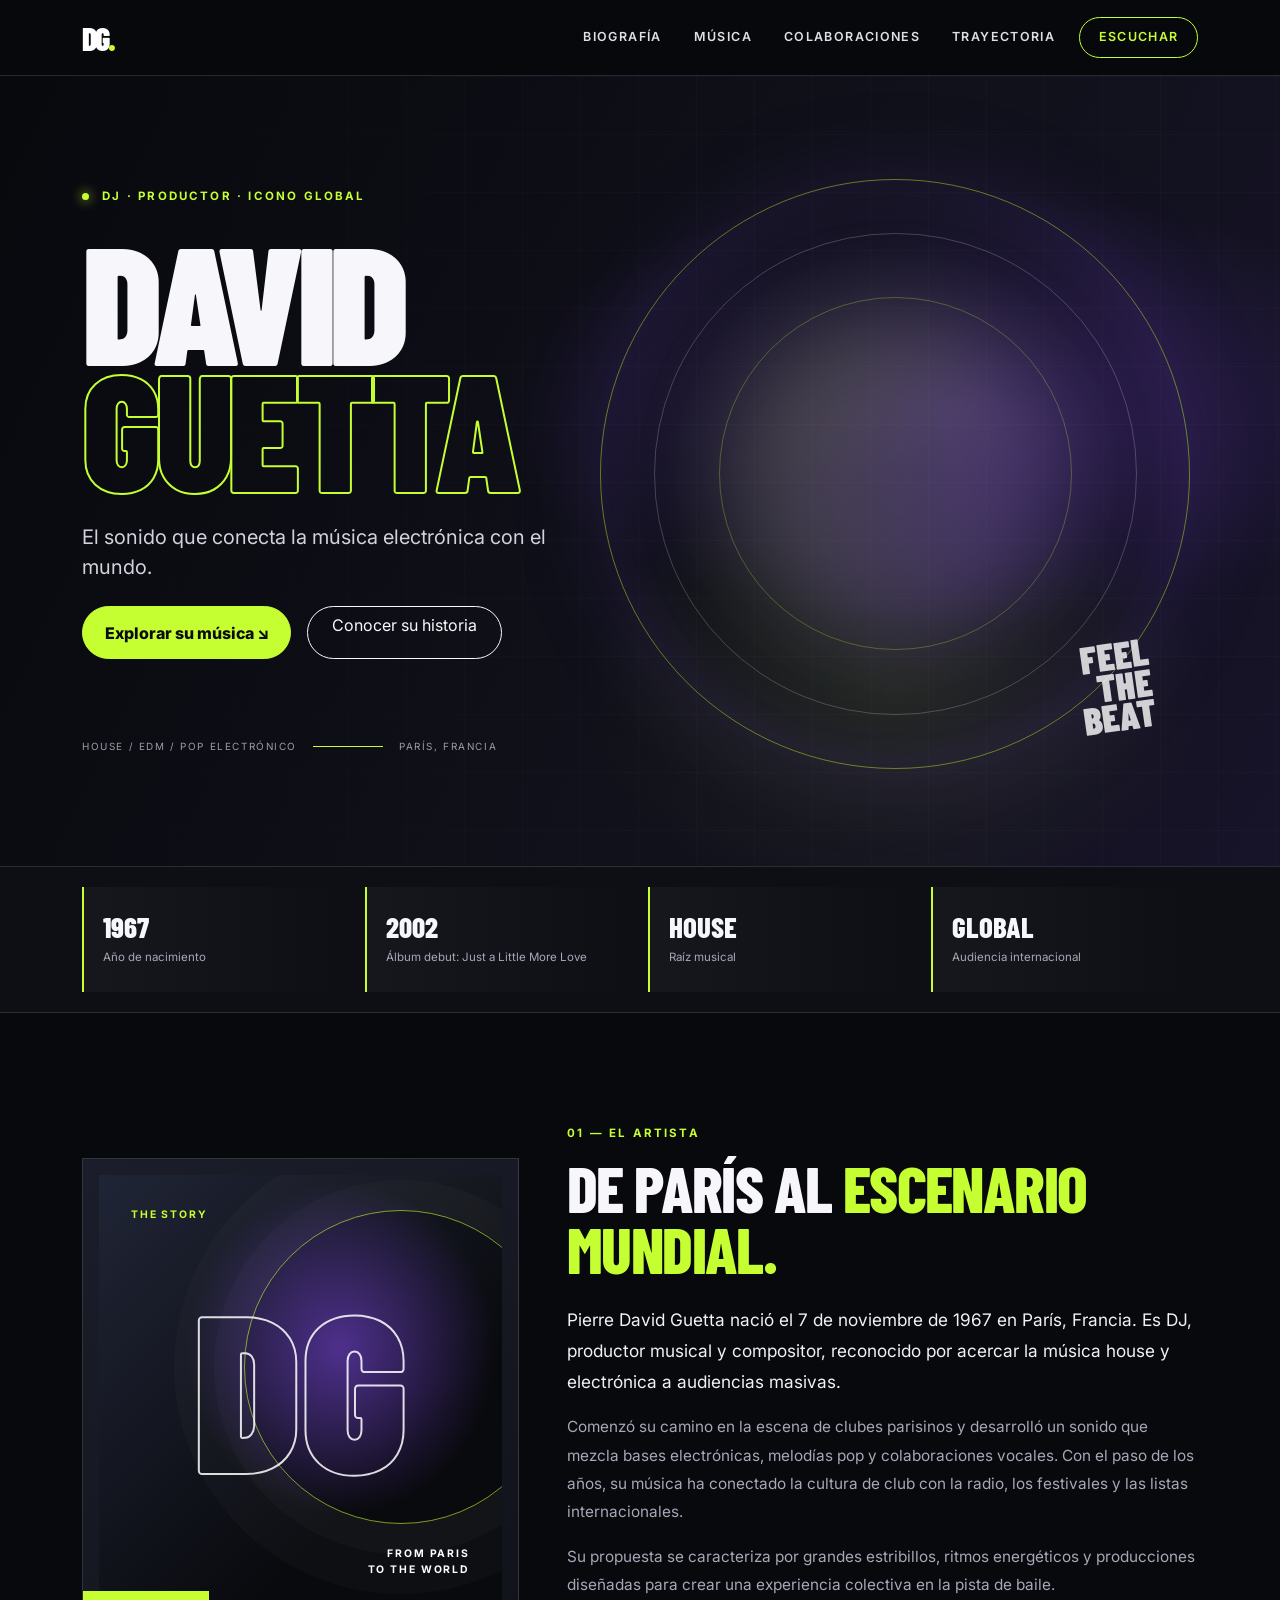
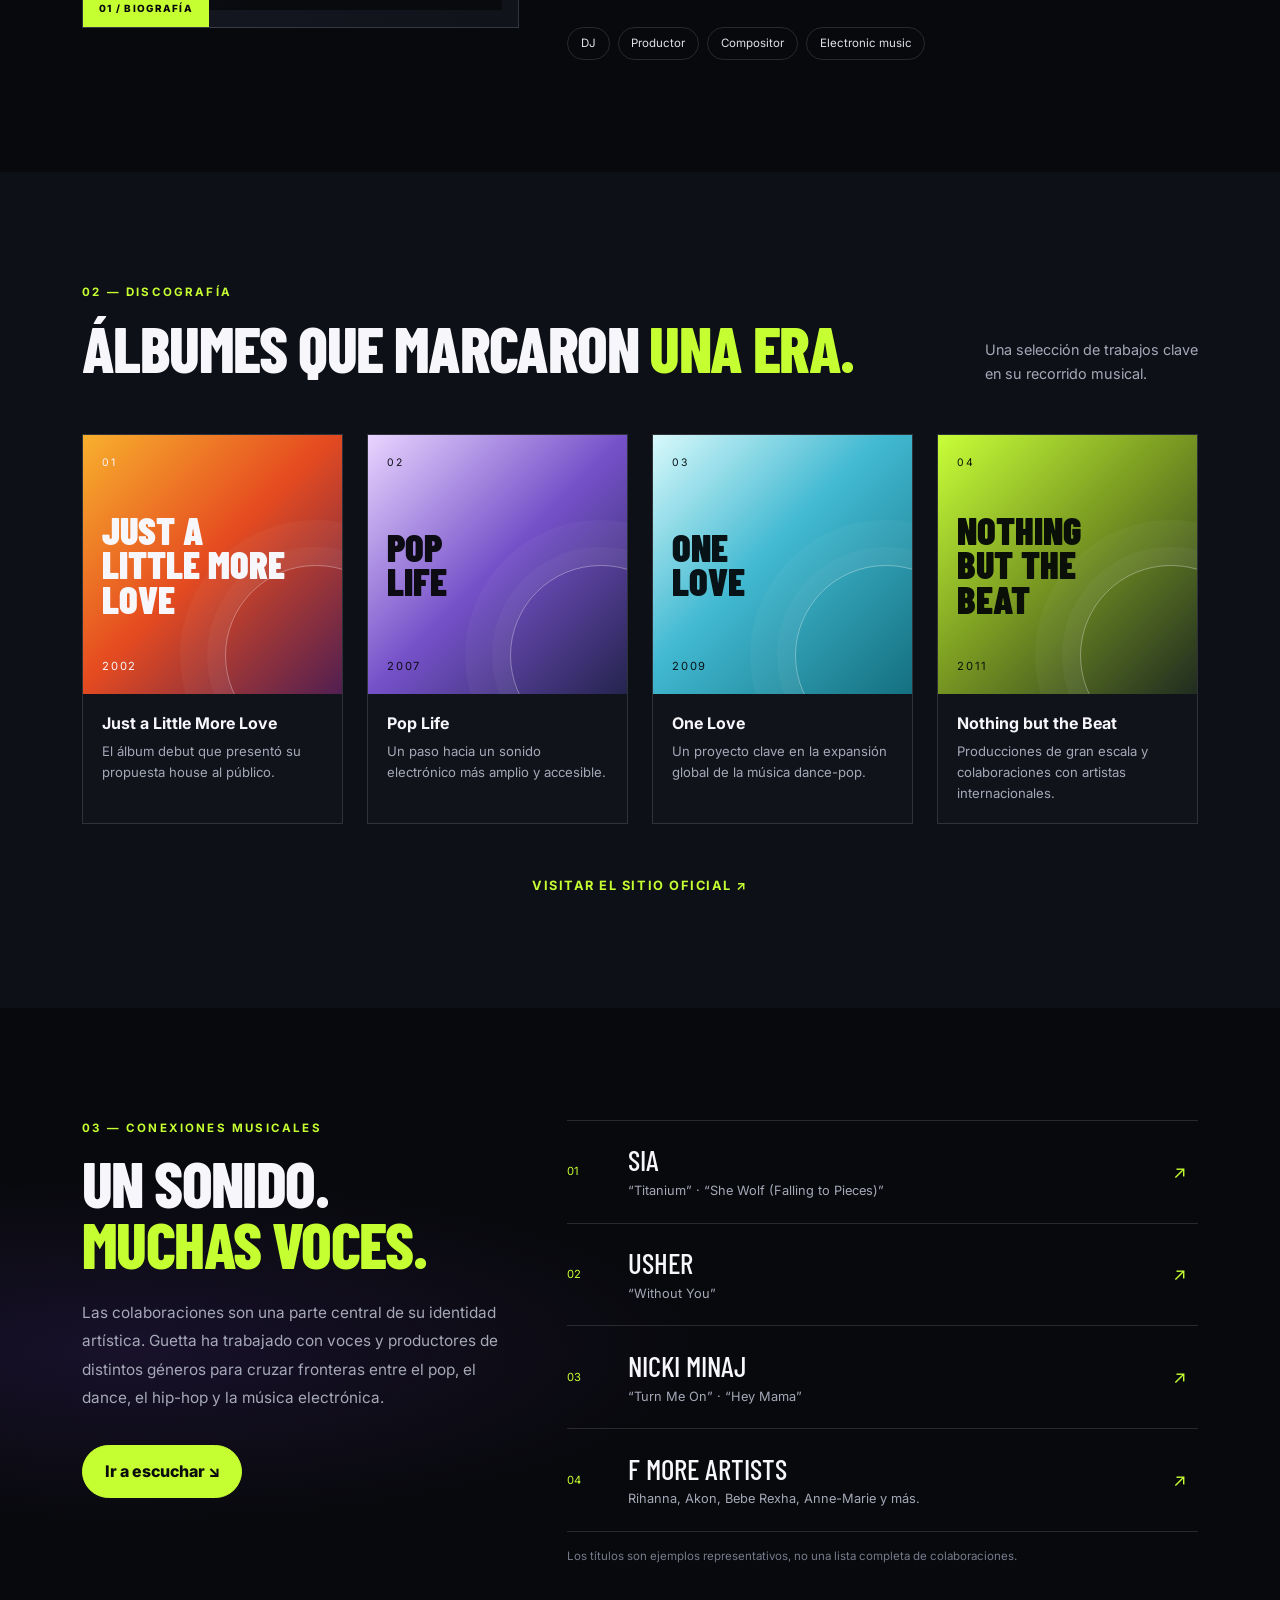
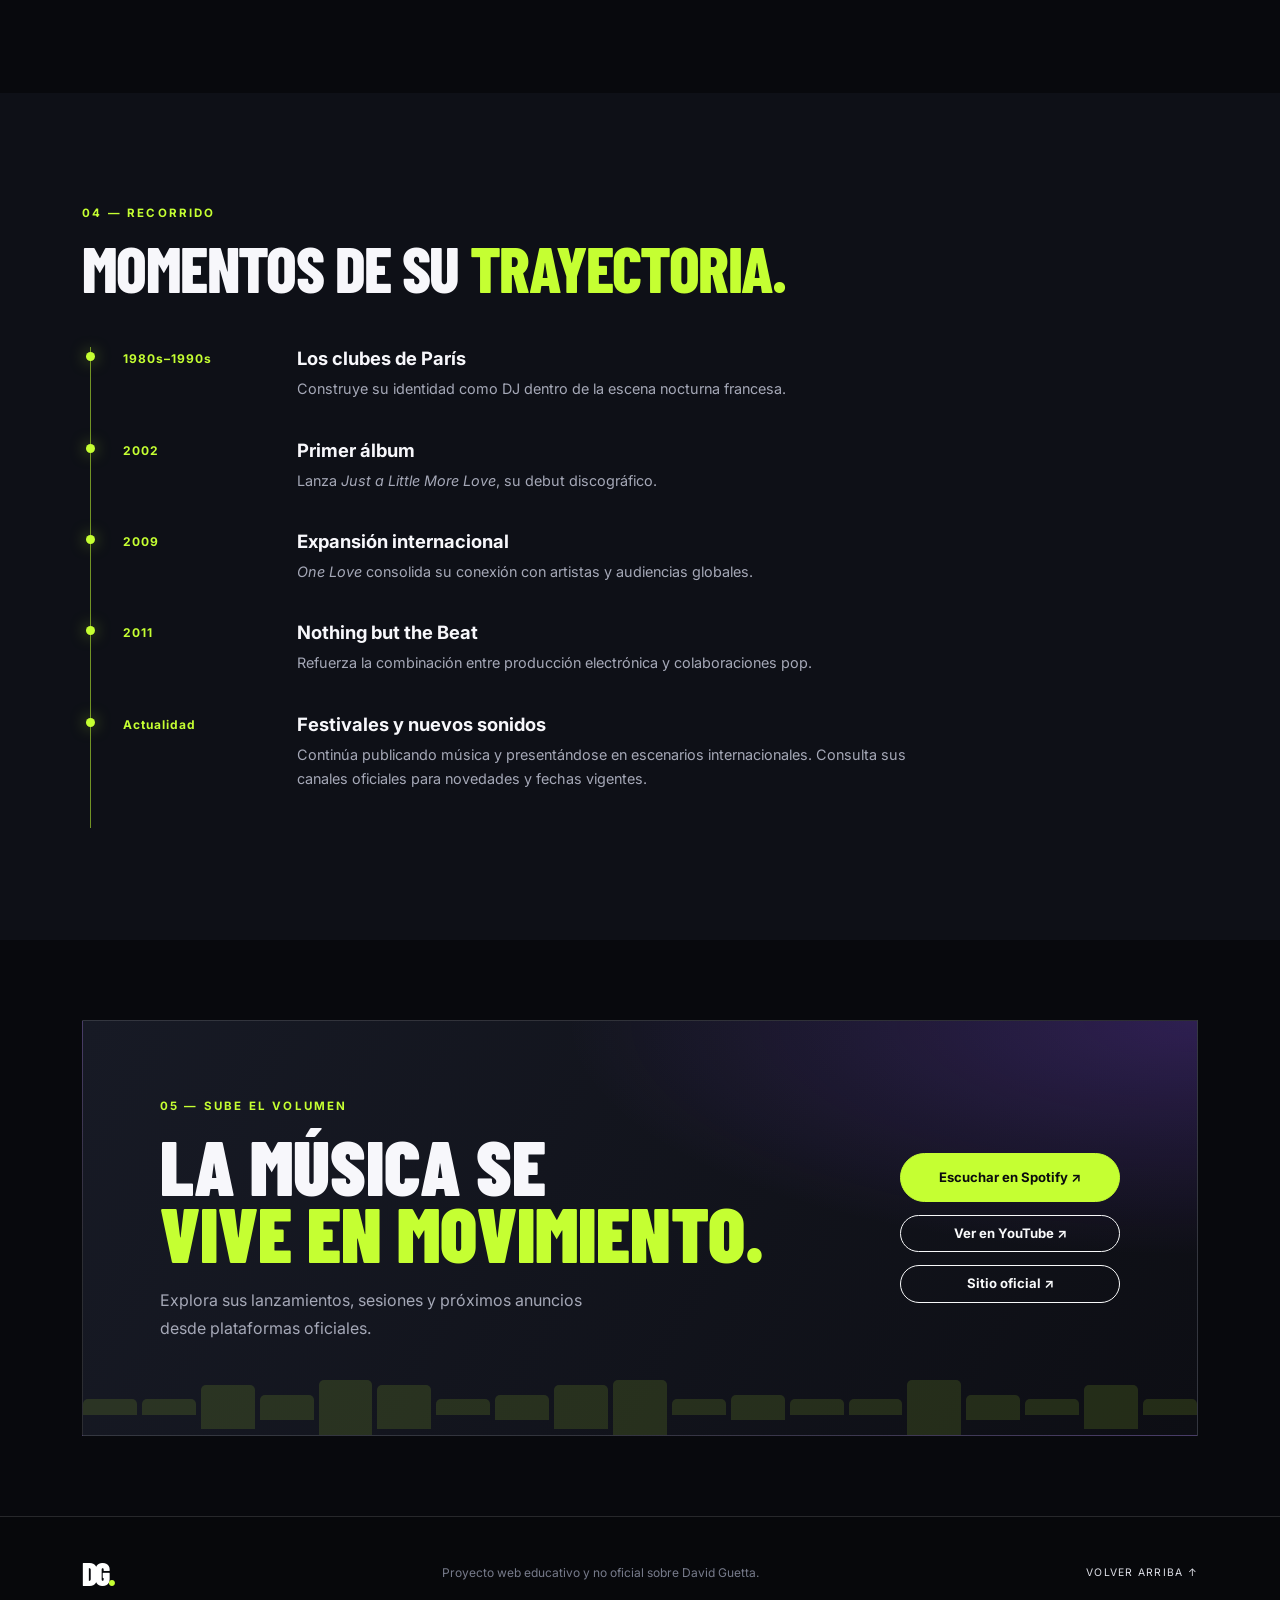
==== index.html @ 43171182 "estrutura inicial" ====
<!doctype html>
<html lang="es">
<head>
  <meta charset="utf-8">
  <meta name="viewport" content="width=device-width, initial-scale=1">
  <meta name="description" content="Sitio web informativo sobre David Guetta: biografía, música, colaboraciones y trayectoria.">
  <title>David Guetta | Música, trayectoria y universo electrónico</title>

  <!-- Bootstrap 5: framework responsive -->
  <link href="https://cdn.jsdelivr.net/npm/bootstrap@5.3.3/dist/css/bootstrap.min.css" rel="stylesheet">
  <!-- Tipografías -->
  <link rel="preconnect" href="https://fonts.googleapis.com">
  <link rel="preconnect" href="https://fonts.gstatic.com" crossorigin>
  <link href="https://fonts.googleapis.com/css2?family=Barlow+Condensed:wght@500;600;700;800;900&family=Inter:wght@300;400;500;600;700&display=swap" rel="stylesheet">
  <link rel="stylesheet" href="css/styles.css">
</head>
<body>
  <!-- Navegación Bootstrap: se convierte en menú hamburguesa en pantallas pequeñas -->
  <nav class="navbar navbar-expand-lg navbar-dark site-nav sticky-top">
    <div class="container">
      <a class="navbar-brand brand-mark" href="#inicio" aria-label="David Guetta, inicio">DG<span>.</span></a>
      <button class="navbar-toggler" type="button" data-bs-toggle="collapse" data-bs-target="#mainNav"
        aria-controls="mainNav" aria-expanded="false" aria-label="Abrir o cerrar navegación">
        <span class="navbar-toggler-icon"></span>
      </button>
      <div class="collapse navbar-collapse" id="mainNav">
        <ul class="navbar-nav ms-auto align-items-lg-center gap-lg-3">
          <li class="nav-item"><a class="nav-link" href="#biografia">Biografía</a></li>
          <li class="nav-item"><a class="nav-link" href="#musica">Música</a></li>
          <li class="nav-item"><a class="nav-link" href="#colaboraciones">Colaboraciones</a></li>
          <li class="nav-item"><a class="nav-link" href="#trayectoria">Trayectoria</a></li>
          <li class="nav-item"><a class="nav-link nav-cta" href="#escuchar">Escuchar</a></li>
        </ul>
      </div>
    </div>
  </nav>

  <main>
    <!-- HERO / PORTADA -->
    <header class="hero-section" id="inicio">
      <div class="hero-grid"></div>
      <div class="container hero-content">
        <p class="eyebrow"><span class="pulse-dot"></span> DJ · PRODUCTOR · ICONO GLOBAL</p>
        <h1>DAVID<br><span>GUETTA</span></h1>
        <p class="hero-copy">El sonido que conecta la música electrónica con el mundo.</p>
        <div class="d-flex flex-wrap gap-3 mt-4">
          <a class="btn btn-neon" href="#musica">Explorar su música <span aria-hidden="true">↘</span></a>
          <a class="btn btn-outline-light rounded-pill px-4" href="#biografia">Conocer su historia</a>
        </div>
        <div class="hero-bottom">
          <span>HOUSE / EDM / POP ELECTRÓNICO</span>
          <span class="hero-line"></span>
          <span>PARÍS, FRANCIA</span>
        </div>
      </div>
      <div class="hero-orb orb-one"></div>
      <div class="hero-orb orb-two"></div>
      <div class="hero-stamp">FEEL<br>THE<br>BEAT</div>
    </header>

    <!-- DATOS DESTACADOS: cards y grid de Bootstrap -->
    <section class="stats-section" aria-label="Datos destacados">
      <div class="container">
        <div class="row g-3">
          <div class="col-6 col-lg-3">
            <div class="stat-card"><span class="stat-number">1967</span><span class="stat-label">Año de nacimiento</span></div>
          </div>
          <div class="col-6 col-lg-3">
            <div class="stat-card"><span class="stat-number">2002</span><span class="stat-label">Álbum debut: Just a Little More Love</span></div>
          </div>
          <div class="col-6 col-lg-3">
            <div class="stat-card"><span class="stat-number">HOUSE</span><span class="stat-label">Raíz musical</span></div>
          </div>
          <div class="col-6 col-lg-3">
            <div class="stat-card"><span class="stat-number">GLOBAL</span><span class="stat-label">Audiencia internacional</span></div>
          </div>
        </div>
      </div>
    </section>

    <!-- BIOGRAFÍA -->
    <section class="section-pad" id="biografia">
      <div class="container">
        <div class="row align-items-center g-5">
          <div class="col-lg-5">
            <div class="portrait-panel">
              <div class="portrait-placeholder">
                <span class="portrait-kicker">THE STORY</span>
                <span class="portrait-initials">DG</span>
                <span class="portrait-caption">FROM PARIS<br>TO THE WORLD</span>
              </div>
              <div class="portrait-note">01 / BIOGRAFÍA</div>
            </div>
          </div>
          <div class="col-lg-7">
            <p class="eyebrow">01 — EL ARTISTA</p>
            <h2 class="section-title">De París al <span>escenario mundial.</span></h2>
            <p class="lead-copy">Pierre David Guetta nació el 7 de noviembre de 1967 en París, Francia. Es DJ, productor musical y compositor, reconocido por acercar la música house y electrónica a audiencias masivas.</p>
            <p class="body-copy">Comenzó su camino en la escena de clubes parisinos y desarrolló un sonido que mezcla bases electrónicas, melodías pop y colaboraciones vocales. Con el paso de los años, su música ha conectado la cultura de club con la radio, los festivales y las listas internacionales.</p>
            <p class="body-copy">Su propuesta se caracteriza por grandes estribillos, ritmos energéticos y producciones diseñadas para crear una experiencia colectiva en la pista de baile.</p>
            <div class="bio-tags">
              <span>DJ</span><span>Productor</span><span>Compositor</span><span>Electronic music</span>
            </div>
          </div>
        </div>
      </div>
    </section>

    <!-- MÚSICA / DISCOS -->
    <section class="section-pad music-section" id="musica">
      <div class="container">
        <div class="section-heading d-flex flex-column flex-md-row justify-content-between align-items-md-end gap-3">
          <div>
            <p class="eyebrow">02 — DISCOGRAFÍA</p>
            <h2 class="section-title">Álbumes que marcaron <span>una era.</span></h2>
          </div>
          <p class="section-aside">Una selección de trabajos clave<br>en su recorrido musical.</p>
        </div>

        <div class="row row-cols-1 row-cols-sm-2 row-cols-xl-4 g-4 mt-2">
          <div class="col">
            <article class="album-card h-100">
              <div class="album-art art-one"><span>01</span><strong>JUST A<br>LITTLE MORE<br>LOVE</strong><small>2002</small></div>
              <div class="album-info"><h3>Just a Little More Love</h3><p>El álbum debut que presentó su propuesta house al público.</p></div>
            </article>
          </div>
          <div class="col">
            <article class="album-card h-100">
              <div class="album-art art-two"><span>02</span><strong>POP<br>LIFE</strong><small>2007</small></div>
              <div class="album-info"><h3>Pop Life</h3><p>Un paso hacia un sonido electrónico más amplio y accesible.</p></div>
            </article>
          </div>
          <div class="col">
            <article class="album-card h-100">
              <div class="album-art art-three"><span>03</span><strong>ONE<br>LOVE</strong><small>2009</small></div>
              <div class="album-info"><h3>One Love</h3><p>Un proyecto clave en la expansión global de la música dance-pop.</p></div>
            </article>
          </div>
          <div class="col">
            <article class="album-card h-100">
              <div class="album-art art-four"><span>04</span><strong>NOTHING<br>BUT THE<br>BEAT</strong><small>2011</small></div>
              <div class="album-info"><h3>Nothing but the Beat</h3><p>Producciones de gran escala y colaboraciones con artistas internacionales.</p></div>
            </article>
          </div>
        </div>
        <div class="text-center mt-5">
          <a class="text-link" href="https://www.davidguetta.com/" target="_blank" rel="noopener noreferrer">Visitar el sitio oficial <span aria-hidden="true">↗</span></a>
        </div>
      </div>
    </section>

    <!-- COLABORACIONES -->
    <section class="section-pad collab-section" id="colaboraciones">
      <div class="container">
        <div class="row g-5 align-items-start">
          <div class="col-lg-5">
            <p class="eyebrow">03 — CONEXIONES MUSICALES</p>
            <h2 class="section-title">Un sonido.<br><span>Muchas voces.</span></h2>
            <p class="body-copy">Las colaboraciones son una parte central de su identidad artística. Guetta ha trabajado con voces y productores de distintos géneros para cruzar fronteras entre el pop, el dance, el hip-hop y la música electrónica.</p>
            <a class="btn btn-neon mt-3" href="#escuchar">Ir a escuchar <span aria-hidden="true">↘</span></a>
          </div>
          <div class="col-lg-7">
            <div class="collab-list">
              <div class="collab-row"><span class="collab-index">01</span><div><h3>Sia</h3><p>“Titanium” · “She Wolf (Falling to Pieces)”</p></div><span class="collab-arrow">↗</span></div>
              <div class="collab-row"><span class="collab-index">02</span><div><h3>Usher</h3><p>“Without You”</p></div><span class="collab-arrow">↗</span></div>
              <div class="collab-row"><span class="collab-index">03</span><div><h3>Nicki Minaj</h3><p>“Turn Me On” · “Hey Mama”</p></div><span class="collab-arrow">↗</span></div>
              <div class="collab-row"><span class="collab-index">04</span><div><h3>F more artists</h3><p>Rihanna, Akon, Bebe Rexha, Anne-Marie y más.</p></div><span class="collab-arrow">↗</span></div>
            </div>
            <p class="small-note">Los títulos son ejemplos representativos, no una lista completa de colaboraciones.</p>
          </div>
        </div>
      </div>
    </section>

    <!-- TRAYECTORIA -->
    <section class="section-pad timeline-section" id="trayectoria">
      <div class="container">
        <p class="eyebrow">04 — RECORRIDO</p>
        <h2 class="section-title">Momentos de su <span>trayectoria.</span></h2>
        <div class="timeline mt-5">
          <div class="timeline-item"><span class="timeline-year">1980s–1990s</span><div><h3>Los clubes de París</h3><p>Construye su identidad como DJ dentro de la escena nocturna francesa.</p></div></div>
          <div class="timeline-item"><span class="timeline-year">2002</span><div><h3>Primer álbum</h3><p>Lanza <em>Just a Little More Love</em>, su debut discográfico.</p></div></div>
          <div class="timeline-item"><span class="timeline-year">2009</span><div><h3>Expansión internacional</h3><p><em>One Love</em> consolida su conexión con artistas y audiencias globales.</p></div></div>
          <div class="timeline-item"><span class="timeline-year">2011</span><div><h3>Nothing but the Beat</h3><p>Refuerza la combinación entre producción electrónica y colaboraciones pop.</p></div></div>
          <div class="timeline-item"><span class="timeline-year">Actualidad</span><div><h3>Festivales y nuevos sonidos</h3><p>Continúa publicando música y presentándose en escenarios internacionales. Consulta sus canales oficiales para novedades y fechas vigentes.</p></div></div>
        </div>
      </div>
    </section>

    <!-- ESCUCHAR / CTA -->
    <section class="listen-section" id="escuchar">
      <div class="container">
        <div class="listen-panel">
          <div>
            <p class="eyebrow">05 — SUBE EL VOLUMEN</p>
            <h2>La música se<br><span>vive en movimiento.</span></h2>
            <p>Explora sus lanzamientos, sesiones y próximos anuncios desde plataformas oficiales.</p>
          </div>
          <div class="listen-actions">
            <a class="btn btn-neon btn-lg" href="https://open.spotify.com/search/David%20Guetta" target="_blank" rel="noopener noreferrer">Escuchar en Spotify ↗</a>
            <a class="btn btn-outline-light btn-lg" href="https://www.youtube.com/@davidguetta" target="_blank" rel="noopener noreferrer">Ver en YouTube ↗</a>
            <a class="btn btn-outline-light btn-lg" href="https://www.davidguetta.com/" target="_blank" rel="noopener noreferrer">Sitio oficial ↗</a>
          </div>
          <div class="sound-wave" aria-hidden="true"><i></i><i></i><i></i><i></i><i></i><i></i><i></i><i></i><i></i><i></i><i></i><i></i><i></i><i></i><i></i><i></i><i></i><i></i><i></i></div>
        </div>
      </div>
    </section>
  </main>

  <footer class="site-footer">
    <div class="container d-flex flex-column flex-md-row justify-content-between align-items-center gap-3">
      <a class="brand-mark" href="#inicio">DG<span>.</span></a>
      <p class="mb-0">Proyecto web educativo y no oficial sobre David Guetta.</p>
      <a href="#inicio" class="back-top">VOLVER ARRIBA ↑</a>
    </div>
  </footer>

  <!-- Bootstrap JavaScript: activa el menú responsive -->
  <script src="https://cdn.jsdelivr.net/npm/bootstrap@5.3.3/dist/js/bootstrap.bundle.min.js"></script>
</body>
</html>
---- css/styles.css ----
/* ==========================================================
   DAVID GUETTA — estilos personalizados
   Bootstrap 5 se encarga de la grilla y componentes responsive.
   ========================================================== */
:root {
  --bg: #08090d;
  --panel: #11131b;
  --panel-2: #171a25;
  --text: #f7f7fb;
  --muted: #a5a8b7;
  --neon: #c5ff32;
  --purple: #8c4dff;
  --line: rgba(255,255,255,.13);
}
* { box-sizing: border-box; }
html { scroll-behavior: smooth; scroll-padding-top: 82px; }
body {
  margin: 0; background: var(--bg); color: var(--text);
  font-family: "Inter", sans-serif; overflow-x: hidden;
}
a { text-decoration: none; }
.site-nav {
  background: rgba(8,9,13,.92); border-bottom: 1px solid var(--line);
  backdrop-filter: blur(14px); min-height: 76px;
}
.brand-mark {
  font-family: "Barlow Condensed", sans-serif; font-size: 2rem; font-weight: 900;
  letter-spacing: -2px; color: white !important;
}
.brand-mark span { color: var(--neon); }
.navbar-nav .nav-link {
  color: #dedfe7; font-size: .78rem; text-transform: uppercase;
  letter-spacing: .11em; font-weight: 600; transition: color .2s ease;
}
.navbar-nav .nav-link:hover, .navbar-nav .nav-link:focus { color: var(--neon); }
.nav-cta { border: 1px solid var(--neon); border-radius: 50px; padding: .65rem 1.15rem !important; color: var(--neon) !important; }
.navbar-toggler { border-color: rgba(255,255,255,.35); }
.navbar-toggler:focus { box-shadow: 0 0 0 .15rem rgba(197,255,50,.3); }

.hero-section {
  min-height: min(790px, calc(100vh - 76px)); position: relative; overflow: hidden;
  display: flex; align-items: center; background:
  radial-gradient(ellipse at 75% 42%, rgba(140,77,255,.24), transparent 34%),
  radial-gradient(ellipse at 70% 78%, rgba(197,255,50,.09), transparent 25%),
  linear-gradient(115deg, #08090d 0%, #10111a 58%, #171329 100%);
}
.hero-grid {
  position: absolute; inset: 0; opacity: .2;
  background-image: linear-gradient(rgba(255,255,255,.09) 1px, transparent 1px), linear-gradient(90deg, rgba(255,255,255,.09) 1px, transparent 1px);
  background-size: 58px 58px; mask-image: linear-gradient(to right, transparent, black 50%, black);
}
.hero-content { position: relative; z-index: 2; padding-top: 5rem; padding-bottom: 5rem; }
.eyebrow { font-size: .72rem; letter-spacing: .19em; text-transform: uppercase; color: var(--neon); font-weight: 700; margin-bottom: 1rem; }
.pulse-dot { display: inline-block; width: 7px; height: 7px; border-radius: 50%; background: var(--neon); margin-right: .5rem; box-shadow: 0 0 12px var(--neon); }
.hero-section h1 {
  font-family: "Barlow Condensed", sans-serif; font-size: clamp(5rem, 13vw, 11rem);
  font-weight: 900; line-height: .76; letter-spacing: -.045em; margin: 2rem 0;
}
.hero-section h1 span { color: transparent; -webkit-text-stroke: 2px var(--neon); }
.hero-copy { color: #d1d2dc; font-size: clamp(1rem, 2vw, 1.25rem); max-width: 480px; }
.btn-neon { background: var(--neon); color: #0b0c0e; border: 1px solid var(--neon); border-radius: 50px; padding: .85rem 1.35rem; font-weight: 800; transition: transform .2s ease, box-shadow .2s ease; }
.btn-neon:hover { background: #d6ff6b; color: #0b0c0e; transform: translateY(-2px); box-shadow: 0 8px 28px rgba(197,255,50,.18); }
.hero-bottom { display: flex; align-items: center; gap: 1rem; margin-top: 5rem; font-size: .62rem; letter-spacing: .16em; color: #9b9dab; flex-wrap: wrap; }
.hero-line { width: 70px; height: 1px; background: var(--neon); }
.hero-orb { position: absolute; border-radius: 50%; pointer-events: none; }
.orb-one { width: min(48vw, 590px); aspect-ratio: 1; right: 7%; top: 13%; border: 1px solid rgba(197,255,50,.45); box-shadow: inset 0 0 80px rgba(140,77,255,.14), 0 0 100px rgba(140,77,255,.13); }
.orb-one::before, .orb-one::after { content: ""; position: absolute; border: 1px solid rgba(255,255,255,.2); border-radius: 50%; inset: 9%; }
.orb-one::after { inset: 20%; border-color: rgba(197,255,50,.28); }
.orb-two { width: 26vw; aspect-ratio: 1; right: 17%; top: 30%; background: linear-gradient(135deg, rgba(197,255,50,.22), rgba(140,77,255,.32)); filter: blur(45px); }
.hero-stamp { position: absolute; right: 10%; bottom: 17%; z-index: 1; font-family: "Barlow Condensed", sans-serif; font-weight: 900; font-size: clamp(1.2rem, 3vw, 2.6rem); line-height: .8; color: rgba(255,255,255,.8); transform: rotate(-8deg); text-align: right; }

.stats-section { padding: 1.25rem 0; background: #0d0f15; border-top: 1px solid var(--line); border-bottom: 1px solid var(--line); }
.stat-card { min-height: 105px; display: flex; flex-direction: column; justify-content: center; padding: 1rem 1.2rem; border-left: 2px solid var(--neon); background: linear-gradient(90deg, rgba(255,255,255,.035), transparent); }
.stat-number { font-family: "Barlow Condensed", sans-serif; font-size: 1.8rem; line-height: 1; font-weight: 800; }
.stat-label { color: var(--muted); font-size: .72rem; margin-top: .45rem; line-height: 1.45; }
.section-pad { padding: 7rem 0; }
.section-title { font-family: "Barlow Condensed", sans-serif; font-size: clamp(2.7rem, 5vw, 4.7rem); font-weight: 800; line-height: .95; letter-spacing: -.025em; margin-bottom: 1.5rem; text-transform: uppercase; }
.section-title span, .listen-panel h2 span { color: var(--neon); }
.lead-copy { font-size: 1.08rem; line-height: 1.8; color: #f1f1f5; }
.body-copy { color: var(--muted); line-height: 1.85; font-size: .96rem; }
.portrait-panel { min-height: 470px; position: relative; padding: 1rem; background: linear-gradient(145deg, #1b1e2a, #11131b); border: 1px solid var(--line); overflow: hidden; }
.portrait-placeholder { min-height: 435px; display: flex; flex-direction: column; justify-content: space-between; padding: 2rem; position: relative; overflow: hidden; background: radial-gradient(ellipse at 60% 40%, rgba(140,77,255,.5), transparent 45%), linear-gradient(135deg, #202536, #090a0e 70%); }
.portrait-placeholder::before { content: ""; position: absolute; width: 78%; aspect-ratio: 1; border: 1px solid rgba(197,255,50,.6); border-radius: 50%; right: -14%; top: 8%; box-shadow: 0 0 0 30px rgba(255,255,255,.02), 0 0 0 70px rgba(255,255,255,.02); }
.portrait-kicker, .portrait-caption { position: relative; z-index: 1; color: var(--neon); font-size: .65rem; letter-spacing: .18em; font-weight: 700; }
.portrait-initials { position: relative; z-index: 1; font-family: "Barlow Condensed", sans-serif; font-size: clamp(8rem, 19vw, 14rem); line-height: .8; font-weight: 900; color: transparent; -webkit-text-stroke: 2px rgba(255,255,255,.85); align-self: center; }
.portrait-caption { align-self: flex-end; text-align: right; color: white; line-height: 1.5; }
.portrait-note { position: absolute; bottom: 0; left: 0; background: var(--neon); color: #08090d; font-size: .62rem; font-weight: 800; letter-spacing: .13em; padding: .65rem 1rem; }
.bio-tags { display: flex; flex-wrap: wrap; gap: .5rem; margin-top: 1.7rem; }
.bio-tags span { border: 1px solid var(--line); border-radius: 50px; padding: .45rem .8rem; color: #dfe0e8; font-size: .72rem; }

.music-section { background: #0e1017; }
.section-aside { color: var(--muted); line-height: 1.7; font-size: .9rem; }
.album-card { background: var(--panel); border: 1px solid var(--line); transition: transform .25s ease, border-color .25s ease; }
.album-card:hover { transform: translateY(-6px); border-color: rgba(197,255,50,.65); }
.album-art { aspect-ratio: 1 / 1; padding: 1.2rem; display: flex; flex-direction: column; justify-content: space-between; position: relative; overflow: hidden; }
.album-art::after { content: ""; position: absolute; width: 70%; aspect-ratio: 1; border-radius: 50%; right: -25%; bottom: -20%; border: 1px solid rgba(255,255,255,.35); box-shadow: 0 0 0 18px rgba(255,255,255,.035), 0 0 0 45px rgba(255,255,255,.035); }
.album-art span, .album-art strong, .album-art small { position: relative; z-index: 1; }
.album-art span { font-size: .65rem; letter-spacing: .15em; }
.album-art strong { font-family: "Barlow Condensed", sans-serif; font-size: clamp(1.7rem, 3vw, 2.6rem); line-height: .9; font-weight: 900; }
.album-art small { font-size: .7rem; letter-spacing: .15em; }
.art-one { background: linear-gradient(135deg, #f8b02d, #e54b20 48%, #511f51); }
.art-two { background: linear-gradient(135deg, #e9d5ff, #7551c9 50%, #25244e); color: #0d0c15; }
.art-three { background: linear-gradient(135deg, #d8f9fb, #41b9d1 45%, #147080); color: #081317; }
.art-four { background: linear-gradient(135deg, #c8ff38, #7d9e22 45%, #202c20); color: #0a1007; }
.album-info { padding: 1.2rem; }
.album-info h3 { font-size: 1rem; font-weight: 700; }
.album-info p { font-size: .82rem; color: var(--muted); line-height: 1.6; margin-bottom: 0; }
.text-link { color: var(--neon); font-size: .8rem; text-transform: uppercase; letter-spacing: .12em; font-weight: 700; }
.text-link:hover { color: white; }

.collab-section { background: radial-gradient(ellipse at 10% 50%, rgba(140,77,255,.12), transparent 35%), var(--bg); }
.collab-list { border-top: 1px solid var(--line); }
.collab-row { display: grid; grid-template-columns: 45px 1fr 25px; align-items: center; gap: 1rem; padding: 1.4rem 0; border-bottom: 1px solid var(--line); }
.collab-index { font-size: .7rem; color: var(--neon); }
.collab-row h3 { font-family: "Barlow Condensed", sans-serif; font-size: 1.8rem; text-transform: uppercase; margin: 0; }
.collab-row p { color: var(--muted); font-size: .8rem; margin: .2rem 0 0; }
.collab-arrow { color: var(--neon); font-size: 1.1rem; }
.small-note { font-size: .72rem; color: #777b8b; margin-top: 1rem; }

.timeline-section { background: #0e1017; }
.timeline { max-width: 850px; border-left: 1px solid rgba(197,255,50,.55); margin-left: .5rem; }
.timeline-item { position: relative; display: grid; grid-template-columns: 150px 1fr; gap: 1.5rem; padding: 0 0 2.3rem 2rem; }
.timeline-item::before { content: ""; position: absolute; width: 9px; height: 9px; background: var(--neon); border-radius: 50%; left: -5px; top: 5px; box-shadow: 0 0 15px rgba(197,255,50,.5); }
.timeline-year { color: var(--neon); font-size: .75rem; letter-spacing: .08em; font-weight: 700; padding-top: .2rem; }
.timeline-item h3 { font-size: 1.15rem; font-weight: 700; margin-bottom: .5rem; }
.timeline-item p { color: var(--muted); line-height: 1.7; margin: 0; font-size: .9rem; }

.listen-section { padding: 5rem 0; }
.listen-panel { position: relative; overflow: hidden; padding: clamp(2rem, 6vw, 5rem); background: radial-gradient(ellipse at 100% 0%, rgba(140,77,255,.25), transparent 40%), linear-gradient(120deg, #171a25, #0d0e14); border: 1px solid var(--line); display: grid; grid-template-columns: 1fr auto; gap: 2rem; align-items: center; }
.listen-panel h2 { font-family: "Barlow Condensed", sans-serif; text-transform: uppercase; font-weight: 900; font-size: clamp(3rem, 6vw, 5.5rem); line-height: .88; margin-bottom: 1.3rem; }
.listen-panel p:not(.eyebrow) { color: var(--muted); max-width: 450px; line-height: 1.7; }
.listen-actions { display: flex; flex-direction: column; gap: .8rem; min-width: 220px; position: relative; z-index: 2; }
.listen-actions .btn { border-radius: 50px; font-size: .82rem; font-weight: 700; }
.sound-wave { display: flex; gap: 5px; align-items: center; height: 55px; position: absolute; bottom: 0; left: 0; right: 0; opacity: .12; }
.sound-wave i { display: block; width: 5.5%; height: 30%; background: var(--neon); border-radius: 5px 5px 0 0; }
.sound-wave i:nth-child(3n) { height: 80%; }.sound-wave i:nth-child(4n) { height: 45%; }.sound-wave i:nth-child(5n) { height: 100%; }
.site-footer { padding: 2rem 0; border-top: 1px solid var(--line); background: #07080b; }
.site-footer p { color: #777b8b; font-size: .75rem; text-align: center; }
.back-top { color: #dfe0e8; font-size: .65rem; letter-spacing: .12em; }
.back-top:hover { color: var(--neon); }

/* Tablet */
@media (max-width: 991.98px) {
  .hero-section { min-height: 680px; }
  .orb-one { right: -18%; width: 58vw; opacity: .65; }
  .hero-stamp { right: 7%; bottom: 13%; }
  .section-pad { padding: 5rem 0; }
  .listen-panel { grid-template-columns: 1fr; }
  .listen-actions { flex-direction: row; flex-wrap: wrap; }
}
/* Mobile */
@media (max-width: 575.98px) {
  .site-nav { min-height: 66px; }
  .hero-section { min-height: 650px; }
  .hero-content { padding-top: 4rem; padding-bottom: 3rem; }
  .hero-section h1 { font-size: clamp(4.8rem, 22vw, 7rem); margin: 1.7rem 0; }
  .hero-grid { background-size: 38px 38px; }
  .orb-one { width: 85vw; right: -45%; top: 19%; opacity: .5; }
  .orb-two { width: 60vw; right: -10%; top: 37%; }
  .hero-stamp { right: 7%; bottom: 10%; font-size: 1.2rem; }
  .hero-bottom { margin-top: 3.5rem; font-size: .55rem; }
  .hero-line { width: 35px; }
  .stat-card { padding: .9rem; min-height: 95px; }
  .stat-number { font-size: 1.45rem; }
  .stat-label { font-size: .65rem; }
  .section-pad { padding: 4rem 0; }
  .portrait-panel { min-height: 340px; }
  .portrait-placeholder { min-height: 315px; padding: 1.3rem; }
  .portrait-initials { font-size: 8rem; }
  .section-title { font-size: 3rem; }
  .timeline-item { grid-template-columns: 1fr; gap: .5rem; padding-left: 1.3rem; }
  .timeline-year { margin-bottom: .2rem; }
  .collab-row { grid-template-columns: 30px 1fr 18px; gap: .7rem; }
  .collab-row h3 { font-size: 1.5rem; }
  .listen-actions { flex-direction: column; }
  .listen-actions .btn { width: 100%; }
  .site-footer .container { text-align: center; }
}
@media (prefers-reduced-motion: reduce) {
  html { scroll-behavior: auto; }
  *, *::before, *::after { transition-duration: .01ms !important; animation-duration: .01ms !important; }
}
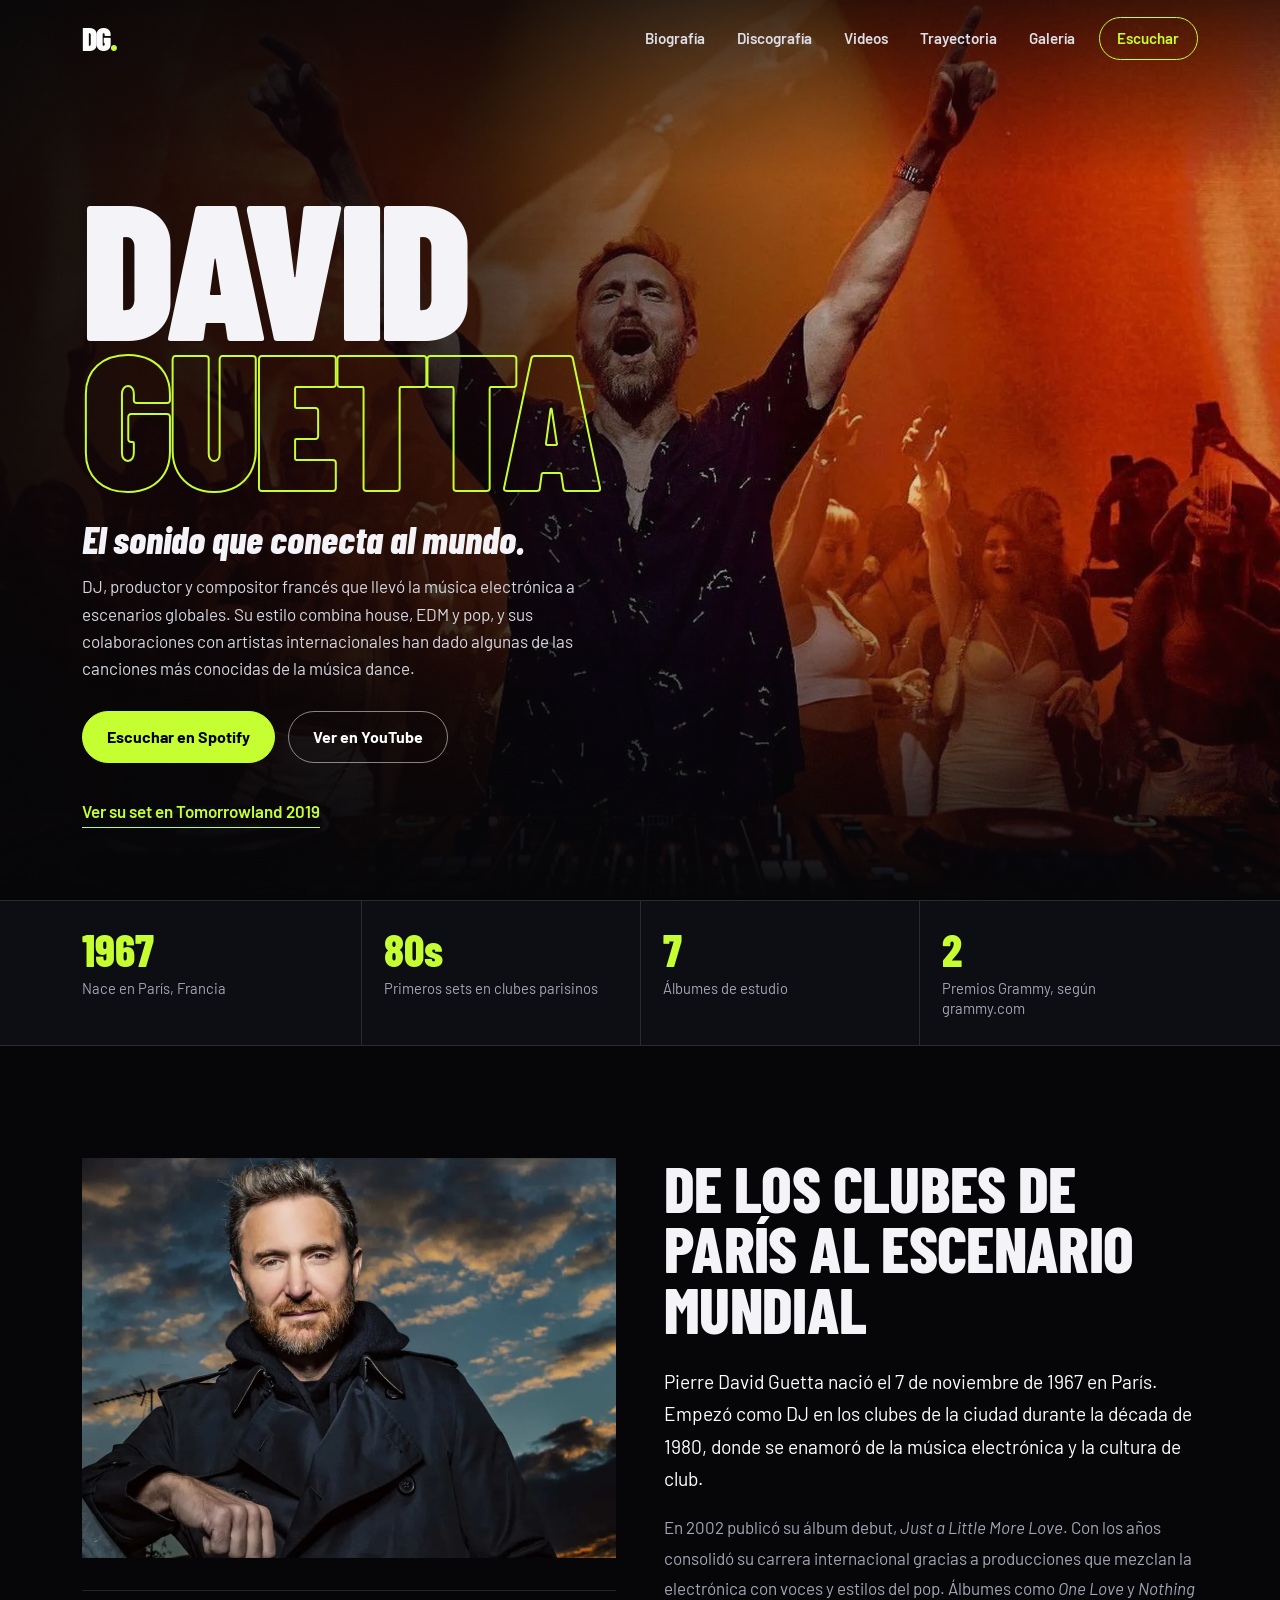
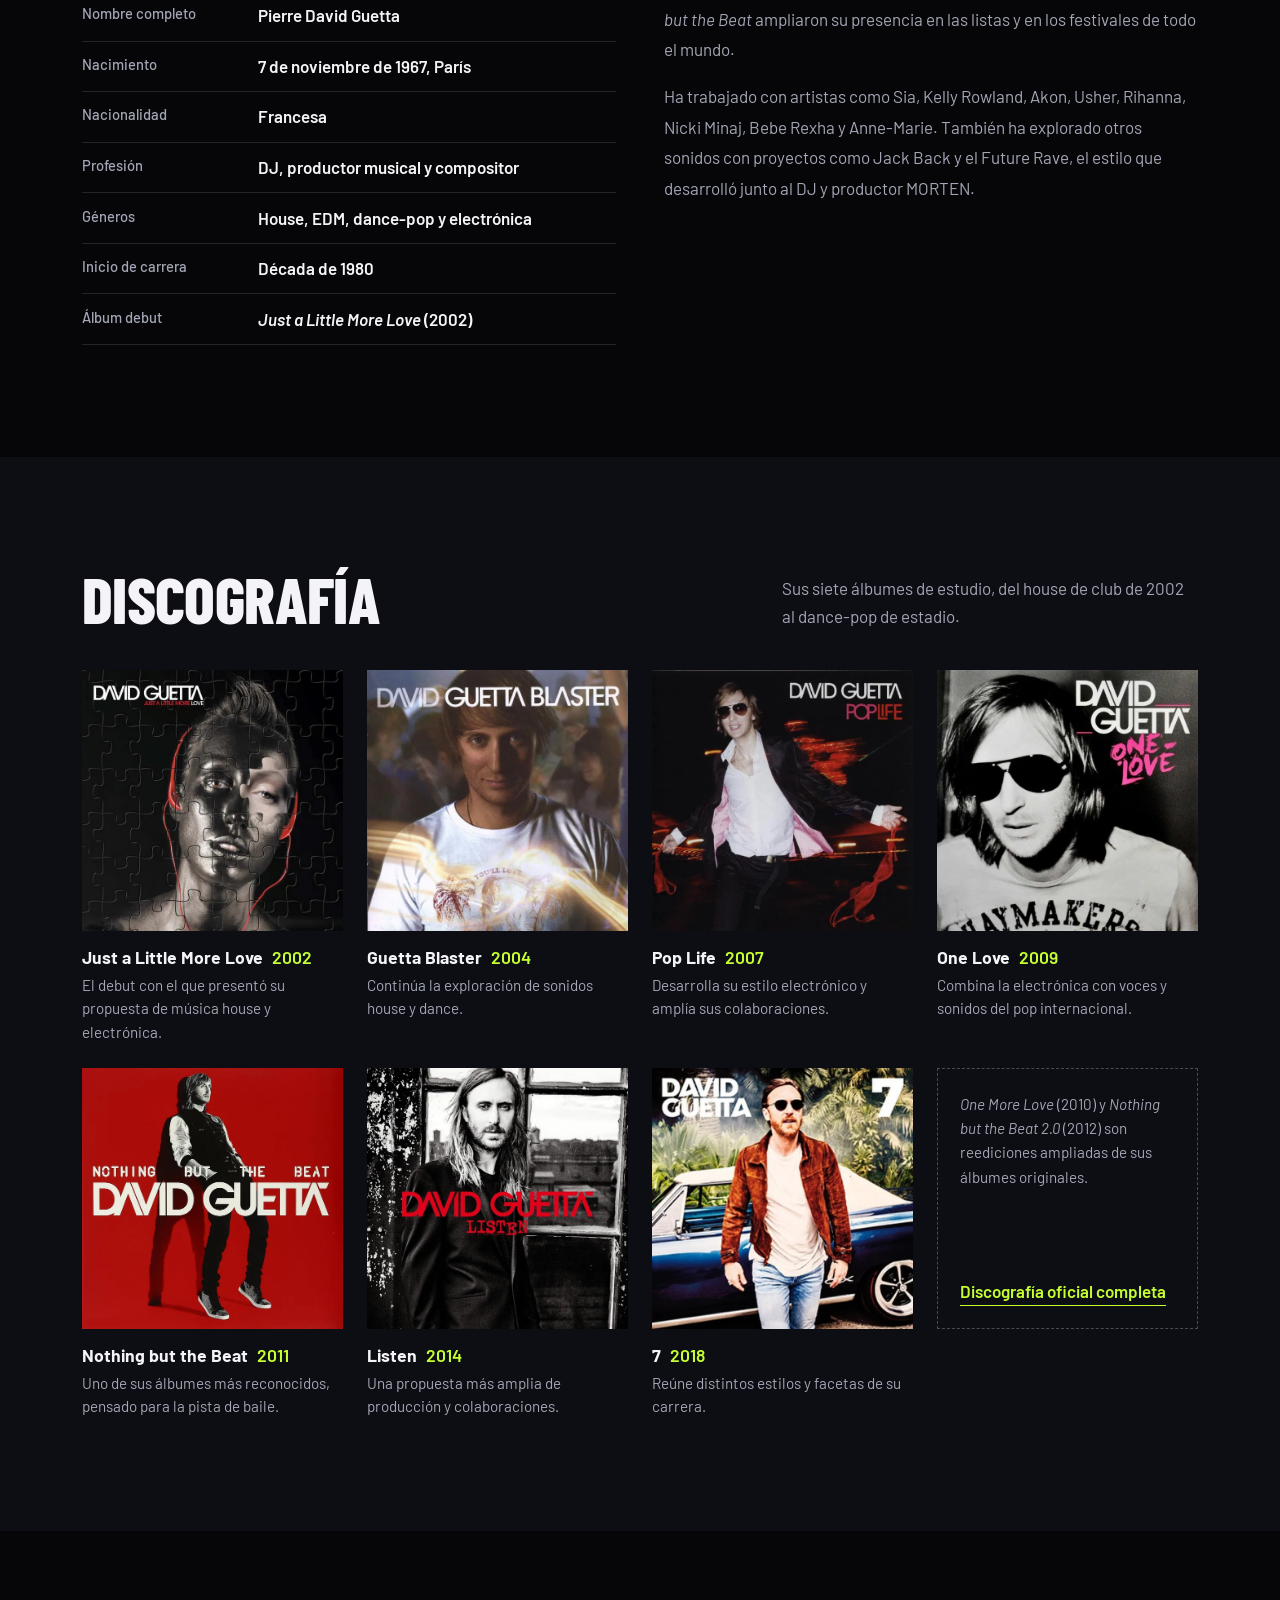
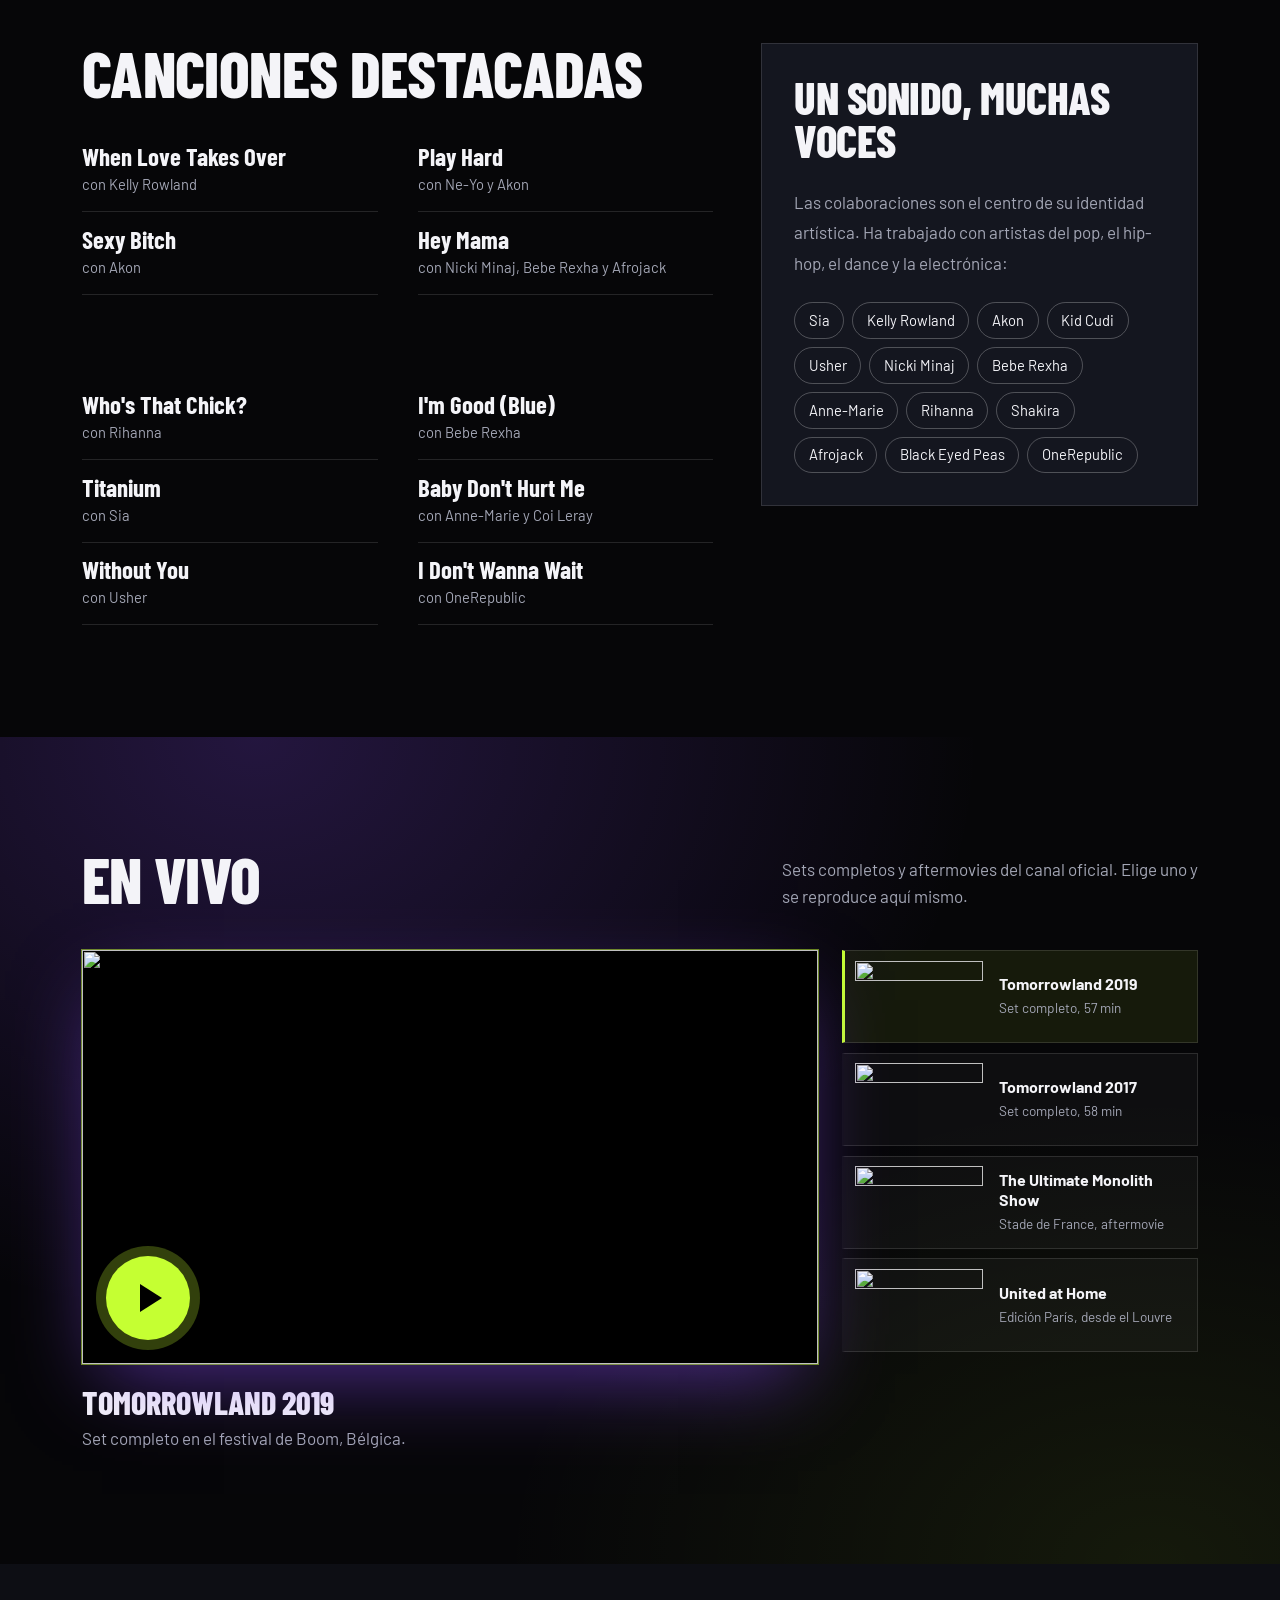
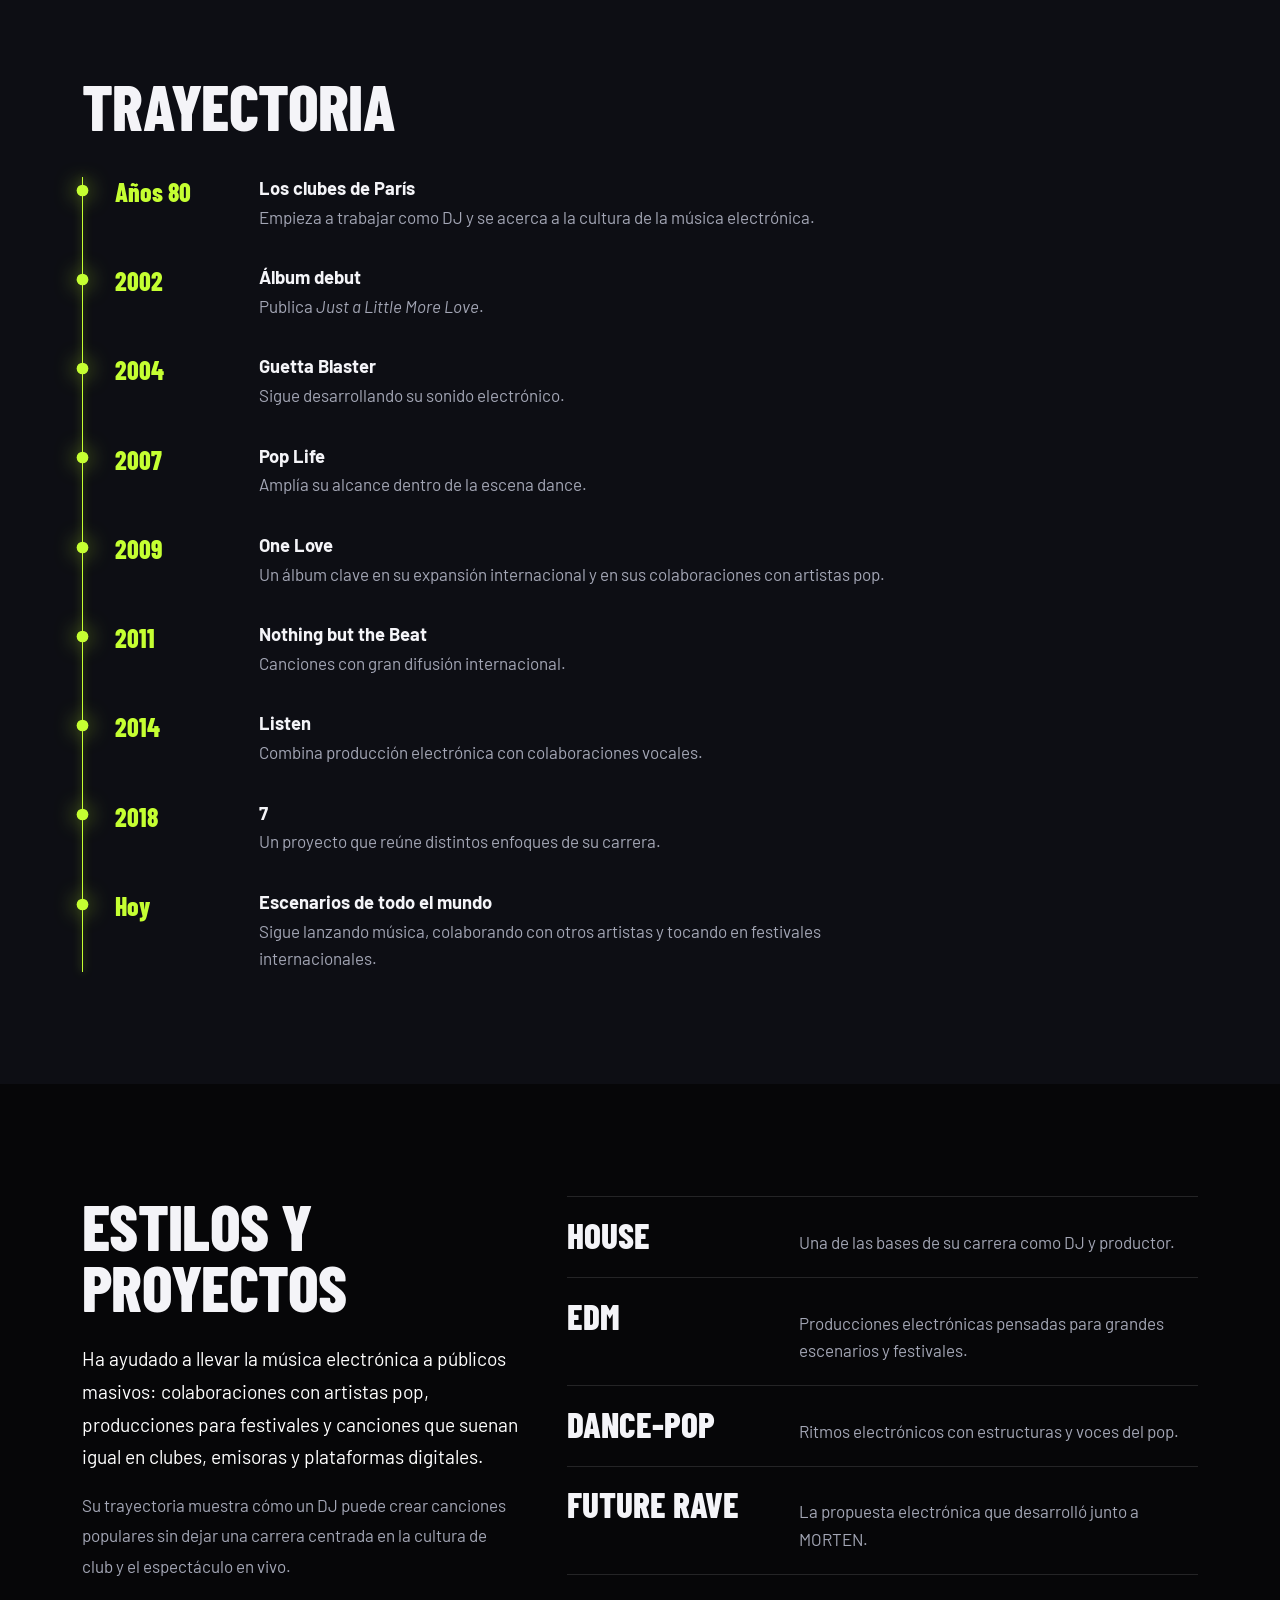
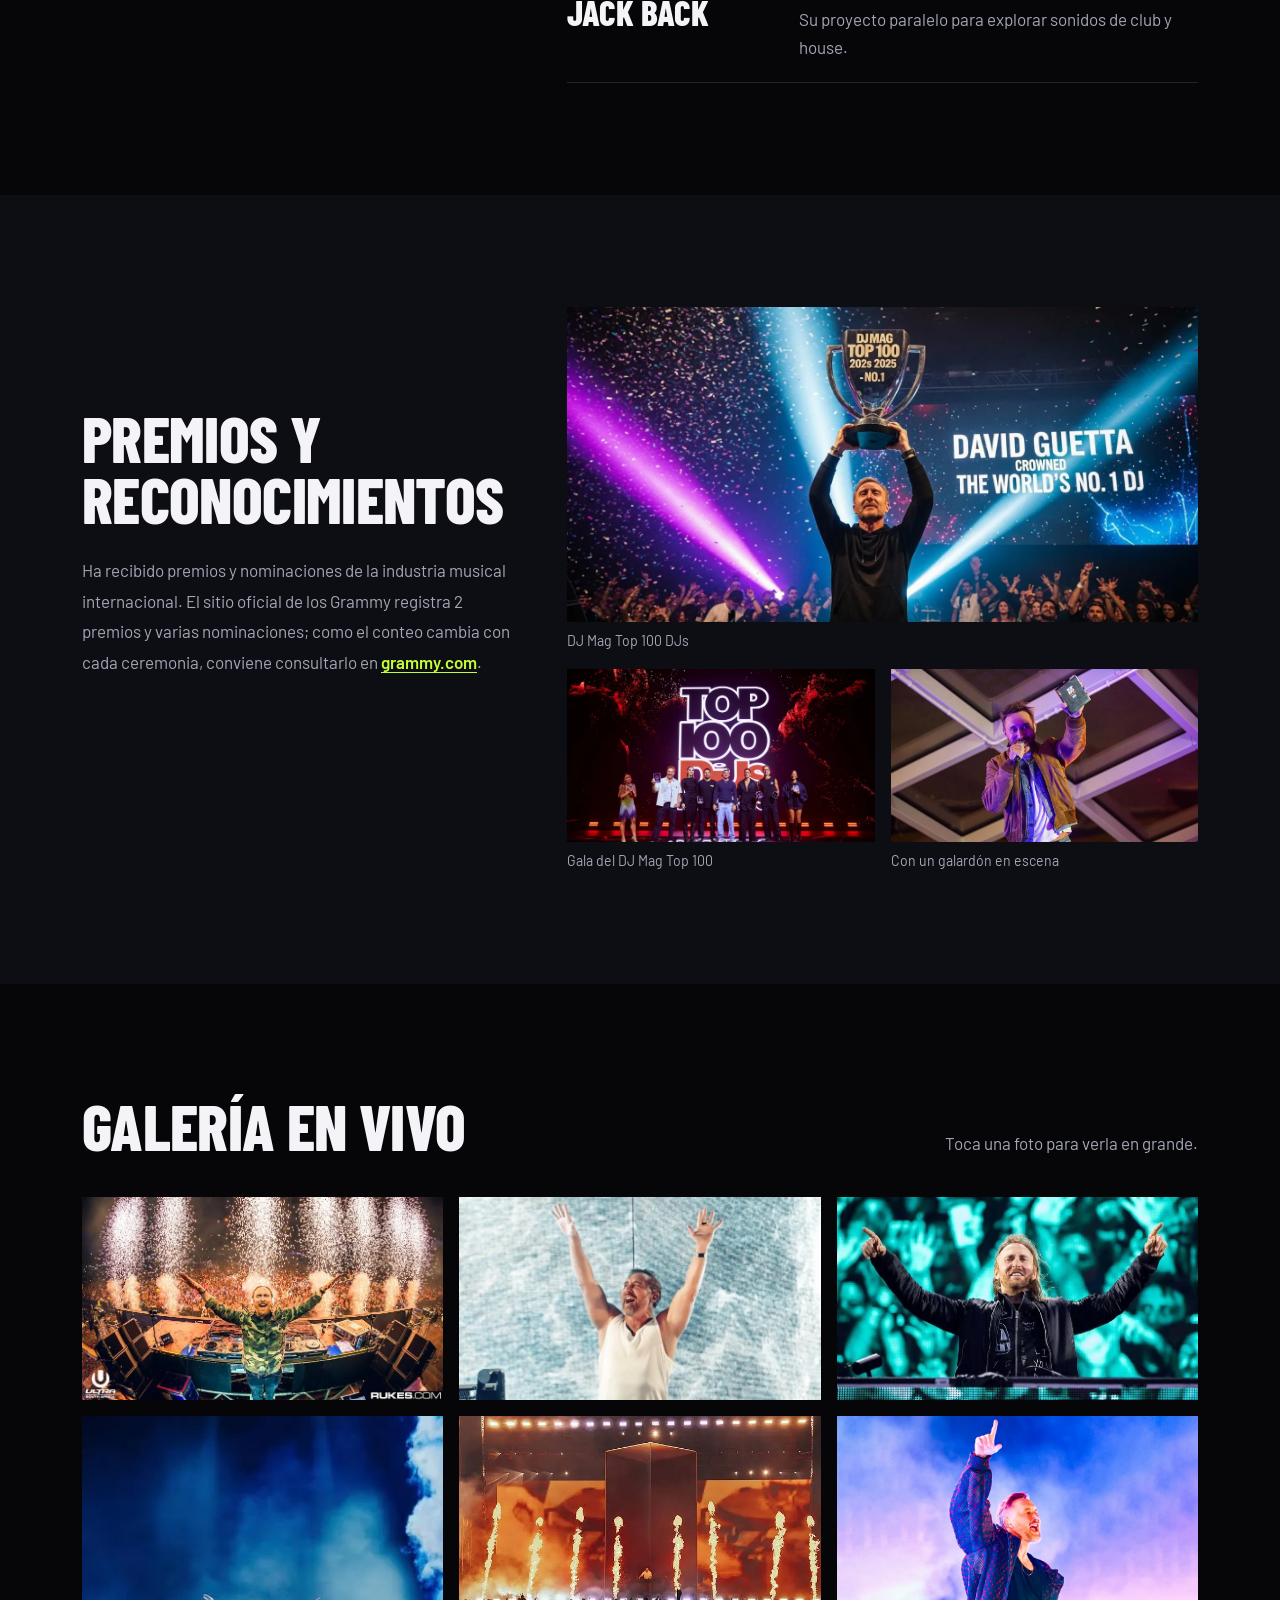
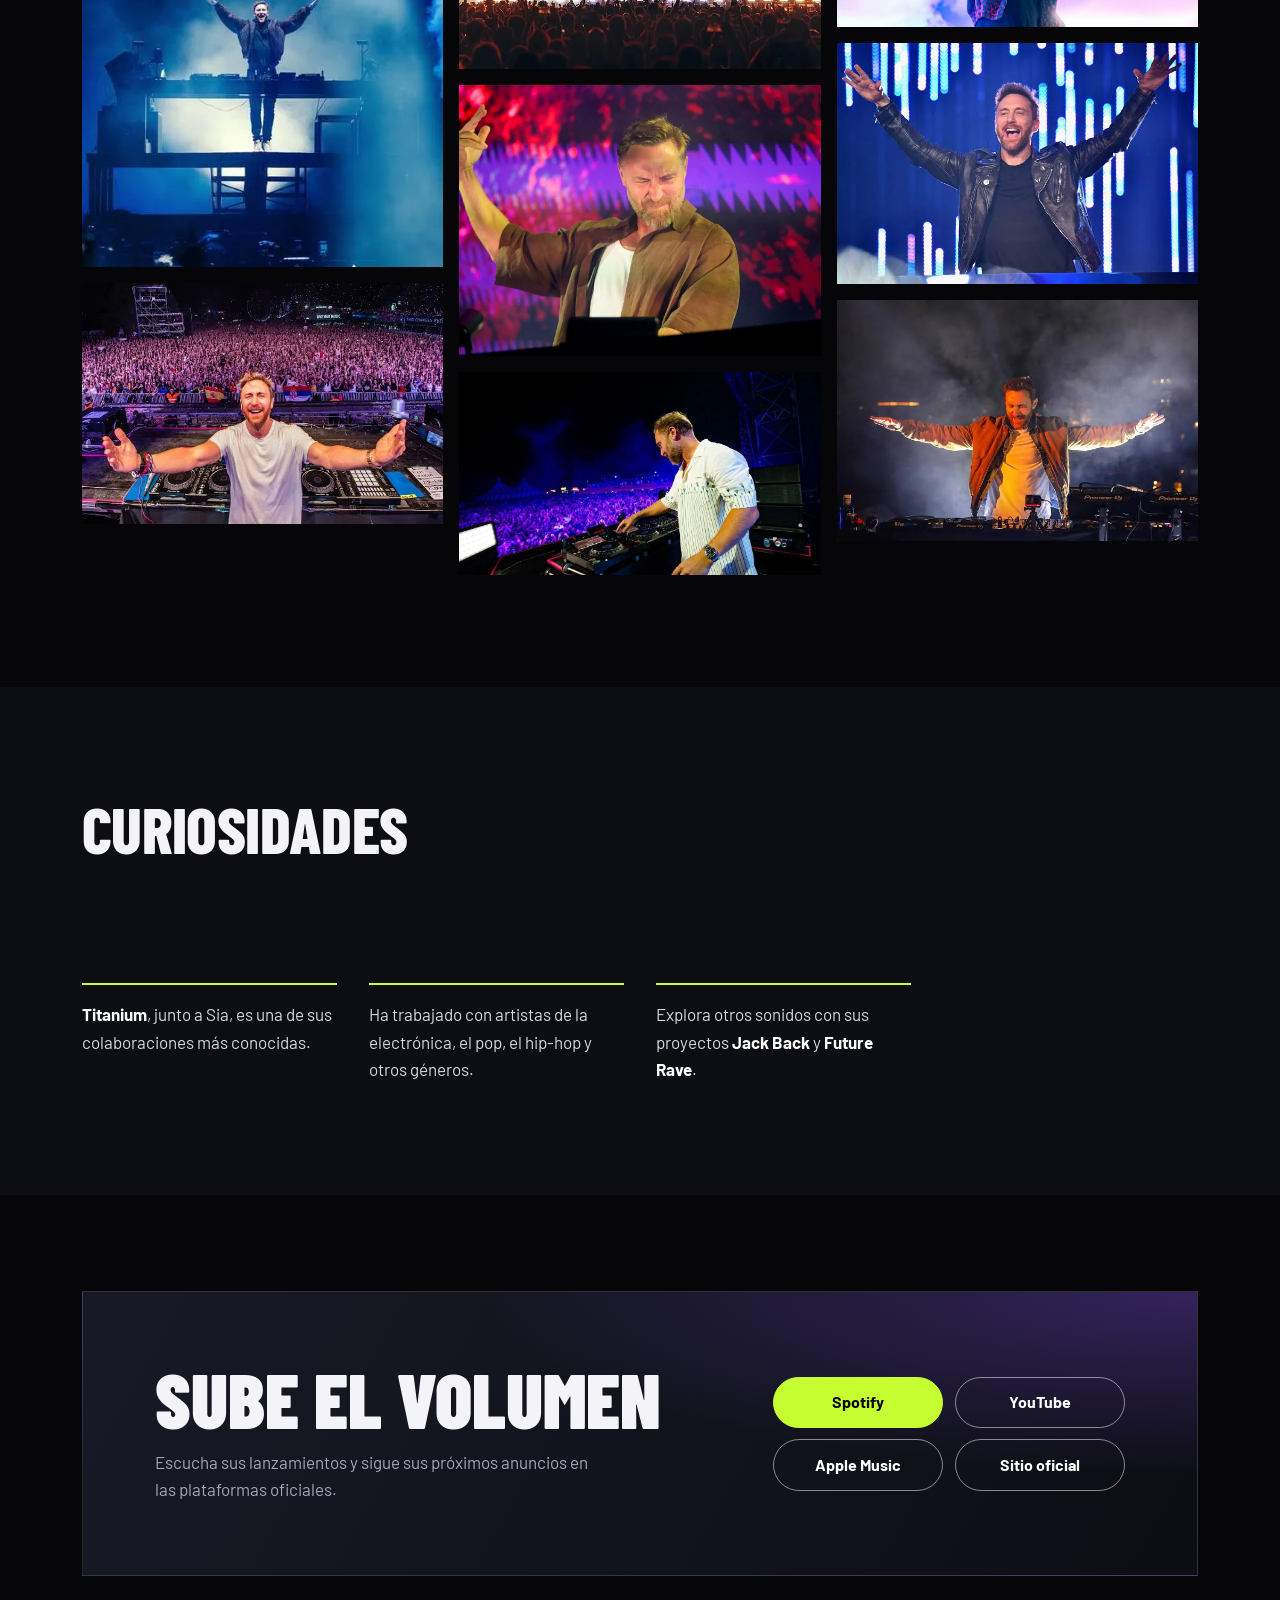
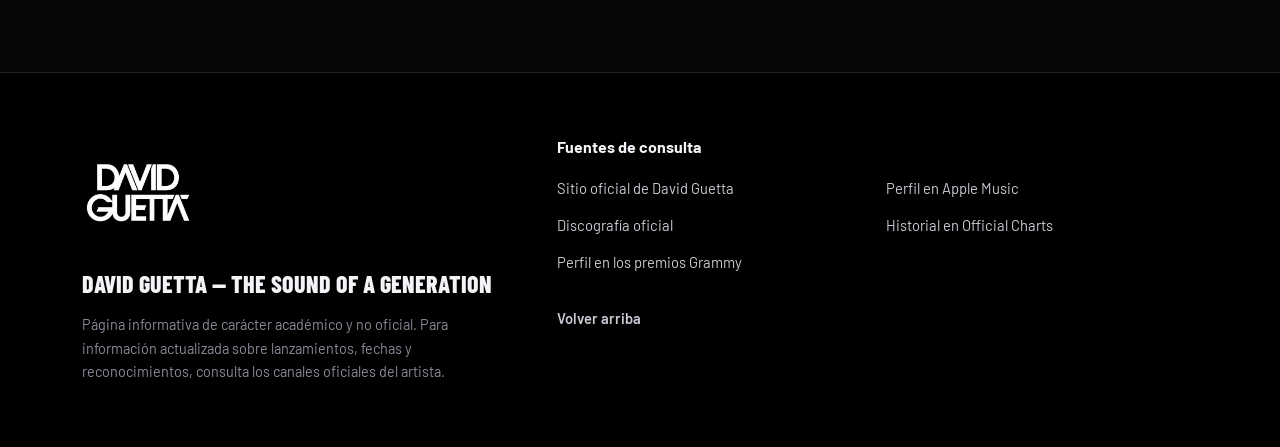
==== commit f6b42195: "add de contenido txt y multimedia, mejoras de estructura y animaciones" ====
--- a/index.html
+++ b/index.html
@@ -3,20 +3,39 @@
 <head>
   <meta charset="utf-8">
   <meta name="viewport" content="width=device-width, initial-scale=1">
-  <meta name="description" content="Sitio web informativo sobre David Guetta: biografía, música, colaboraciones y trayectoria.">
-  <title>David Guetta | Música, trayectoria y universo electrónico</title>
-
-  <!-- Bootstrap 5: framework responsive -->
+  <meta name="description" content="Página informativa sobre David Guetta: biografía, discografía, canciones, colaboraciones, videos de Tomorrowland, trayectoria y premios.">
+  <meta name="theme-color" content="#060608">
+  <meta property="og:type" content="website">
+  <meta property="og:title" content="David Guetta | El sonido que conecta al mundo">
+  <meta property="og:description" content="Biografía, discografía, videos en vivo y trayectoria del DJ y productor francés.">
+  <title>David Guetta | El sonido que conecta al mundo</title>
+  <link rel="icon" href="favicon.svg" type="image/svg+xml">
+
+  <!-- Bootstrap 5: grilla, navbar responsive y modal de la galería -->
   <link href="https://cdn.jsdelivr.net/npm/bootstrap@5.3.3/dist/css/bootstrap.min.css" rel="stylesheet">
   <!-- Tipografías -->
   <link rel="preconnect" href="https://fonts.googleapis.com">
   <link rel="preconnect" href="https://fonts.gstatic.com" crossorigin>
-  <link href="https://fonts.googleapis.com/css2?family=Barlow+Condensed:wght@500;600;700;800;900&family=Inter:wght@300;400;500;600;700&display=swap" rel="stylesheet">
+  <link href="https://fonts.googleapis.com/css2?family=Barlow+Condensed:ital,wght@0,500;0,700;0,800;0,900;1,800&family=Barlow:wght@400;500;600;700&display=swap" rel="stylesheet">
+  <link rel="preload" as="image" href="img/hero/guetta-hero.webp">
   <link rel="stylesheet" href="css/styles.css">
+  <!-- Activa las animaciones antes de pintar la página (así no hay parpadeo).
+       Si la persona pidió "reducir movimiento" en su sistema, no se activan.
+       Si main.js no llega a cargar, a los 3 s se desactivan para que nada quede oculto. -->
+  <script>
+    document.documentElement.classList.add('js');
+    if (!window.matchMedia('(prefers-reduced-motion: reduce)').matches) {
+      document.documentElement.classList.add('motion');
+      setTimeout(function () { if (!window.__fxReady) document.documentElement.classList.remove('motion'); }, 3000);
+    }
+  </script>
 </head>
 <body>
+  <a class="skip-link" href="#contenido">Saltar al contenido</a>
+  <div class="scroll-progress" aria-hidden="true"></div>
+
   <!-- Navegación Bootstrap: se convierte en menú hamburguesa en pantallas pequeñas -->
-  <nav class="navbar navbar-expand-lg navbar-dark site-nav sticky-top">
+  <nav class="navbar navbar-expand-lg navbar-dark site-nav fixed-top" aria-label="Principal">
     <div class="container">
       <a class="navbar-brand brand-mark" href="#inicio" aria-label="David Guetta, inicio">DG<span>.</span></a>
       <button class="navbar-toggler" type="button" data-bs-toggle="collapse" data-bs-target="#mainNav"
@@ -26,196 +45,398 @@
       <div class="collapse navbar-collapse" id="mainNav">
         <ul class="navbar-nav ms-auto align-items-lg-center gap-lg-3">
           <li class="nav-item"><a class="nav-link" href="#biografia">Biografía</a></li>
-          <li class="nav-item"><a class="nav-link" href="#musica">Música</a></li>
-          <li class="nav-item"><a class="nav-link" href="#colaboraciones">Colaboraciones</a></li>
+          <li class="nav-item"><a class="nav-link" href="#discografia">Discografía</a></li>
+          <li class="nav-item"><a class="nav-link" href="#videos">Videos</a></li>
           <li class="nav-item"><a class="nav-link" href="#trayectoria">Trayectoria</a></li>
+          <li class="nav-item"><a class="nav-link" href="#galeria">Galería</a></li>
           <li class="nav-item"><a class="nav-link nav-cta" href="#escuchar">Escuchar</a></li>
         </ul>
       </div>
     </div>
   </nav>
 
-  <main>
-    <!-- HERO / PORTADA -->
-    <header class="hero-section" id="inicio">
-      <div class="hero-grid"></div>
+  <main id="contenido">
+    <!-- PORTADA -->
+    <header class="hero" id="inicio">
+      <img class="hero-photo" src="img/hero/guetta-hero.webp" alt="David Guetta con los brazos en alto frente al público, en la cabina de DJ" width="1600" height="1067" fetchpriority="high">
       <div class="container hero-content">
-        <p class="eyebrow"><span class="pulse-dot"></span> DJ · PRODUCTOR · ICONO GLOBAL</p>
-        <h1>DAVID<br><span>GUETTA</span></h1>
-        <p class="hero-copy">El sonido que conecta la música electrónica con el mundo.</p>
-        <div class="d-flex flex-wrap gap-3 mt-4">
-          <a class="btn btn-neon" href="#musica">Explorar su música <span aria-hidden="true">↘</span></a>
-          <a class="btn btn-outline-light rounded-pill px-4" href="#biografia">Conocer su historia</a>
-        </div>
-        <div class="hero-bottom">
-          <span>HOUSE / EDM / POP ELECTRÓNICO</span>
-          <span class="hero-line"></span>
-          <span>PARÍS, FRANCIA</span>
-        </div>
-      </div>
-      <div class="hero-orb orb-one"></div>
-      <div class="hero-orb orb-two"></div>
-      <div class="hero-stamp">FEEL<br>THE<br>BEAT</div>
+        <h1 class="hero-title">
+          <span class="hero-line-1">David</span>
+          <span class="hero-line-2">Guetta</span>
+        </h1>
+        <p class="hero-claim">El sonido que conecta al mundo.</p>
+        <p class="hero-copy">DJ, productor y compositor francés que llevó la música electrónica a escenarios globales. Su estilo combina house, EDM y pop, y sus colaboraciones con artistas internacionales han dado algunas de las canciones más conocidas de la música dance.</p>
+        <div class="hero-actions">
+          <a class="btn btn-neon" href="https://open.spotify.com/search/David%20Guetta" target="_blank" rel="noopener noreferrer">Escuchar en Spotify</a>
+          <a class="btn btn-ghost" href="https://www.youtube.com/@davidguetta" target="_blank" rel="noopener noreferrer">Ver en YouTube</a>
+        </div>
+        <a class="hero-next" href="#videos">Ver su set en Tomorrowland 2019</a>
+      </div>
     </header>
 
-    <!-- DATOS DESTACADOS: cards y grid de Bootstrap -->
-    <section class="stats-section" aria-label="Datos destacados">
-      <div class="container">
-        <div class="row g-3">
-          <div class="col-6 col-lg-3">
-            <div class="stat-card"><span class="stat-number">1967</span><span class="stat-label">Año de nacimiento</span></div>
-          </div>
-          <div class="col-6 col-lg-3">
-            <div class="stat-card"><span class="stat-number">2002</span><span class="stat-label">Álbum debut: Just a Little More Love</span></div>
-          </div>
-          <div class="col-6 col-lg-3">
-            <div class="stat-card"><span class="stat-number">HOUSE</span><span class="stat-label">Raíz musical</span></div>
-          </div>
-          <div class="col-6 col-lg-3">
-            <div class="stat-card"><span class="stat-number">GLOBAL</span><span class="stat-label">Audiencia internacional</span></div>
-          </div>
-        </div>
+    <!-- DATOS CLAVE -->
+    <section class="facts" aria-label="Datos clave">
+      <div class="container">
+        <dl class="facts-row">
+          <div><dt>1967</dt><dd>Nace en París, Francia</dd></div>
+          <div><dt>80s</dt><dd>Primeros sets en clubes parisinos</dd></div>
+          <div><dt>7</dt><dd>Álbumes de estudio</dd></div>
+          <div><dt>2</dt><dd>Premios Grammy, según grammy.com</dd></div>
+        </dl>
       </div>
     </section>
 
     <!-- BIOGRAFÍA -->
     <section class="section-pad" id="biografia">
       <div class="container">
-        <div class="row align-items-center g-5">
+        <div class="row g-4 g-lg-5 align-items-start">
+          <div class="col-lg-6">
+            <figure class="portrait">
+              <img src="img/bio/guetta-retrato.webp" alt="Retrato de David Guetta con abrigo oscuro bajo un cielo de atardecer" width="1400" height="788" loading="lazy">
+            </figure>
+            <dl class="profile">
+              <div><dt>Nombre completo</dt><dd>Pierre David Guetta</dd></div>
+              <div><dt>Nacimiento</dt><dd>7 de noviembre de 1967, París</dd></div>
+              <div><dt>Nacionalidad</dt><dd>Francesa</dd></div>
+              <div><dt>Profesión</dt><dd>DJ, productor musical y compositor</dd></div>
+              <div><dt>Géneros</dt><dd>House, EDM, dance-pop y electrónica</dd></div>
+              <div><dt>Inicio de carrera</dt><dd>Década de 1980</dd></div>
+              <div><dt>Álbum debut</dt><dd><cite>Just a Little More Love</cite> (2002)</dd></div>
+            </dl>
+          </div>
+          <div class="col-lg-6">
+            <h2 class="section-title">De los clubes de París al escenario mundial</h2>
+            <p class="lead-copy">Pierre David Guetta nació el 7 de noviembre de 1967 en París. Empezó como DJ en los clubes de la ciudad durante la década de 1980, donde se enamoró de la música electrónica y la cultura de club.</p>
+            <p class="body-copy">En 2002 publicó su álbum debut, <cite>Just a Little More Love</cite>. Con los años consolidó su carrera internacional gracias a producciones que mezclan la electrónica con voces y estilos del pop. Álbumes como <cite>One Love</cite> y <cite>Nothing but the Beat</cite> ampliaron su presencia en las listas y en los festivales de todo el mundo.</p>
+            <p class="body-copy">Ha trabajado con artistas como Sia, Kelly Rowland, Akon, Usher, Rihanna, Nicki Minaj, Bebe Rexha y Anne-Marie. También ha explorado otros sonidos con proyectos como Jack Back y el Future Rave, el estilo que desarrolló junto al DJ y productor MORTEN.</p>
+          </div>
+        </div>
+      </div>
+    </section>
+
+    <!-- DISCOGRAFÍA -->
+    <section class="section-pad section-alt" id="discografia">
+      <div class="container">
+        <div class="section-head">
+          <h2 class="section-title">Discografía</h2>
+          <p class="section-intro">Sus siete álbumes de estudio, del house de club de 2002 al dance-pop de estadio.</p>
+        </div>
+
+        <div class="row row-cols-2 row-cols-md-3 row-cols-xl-4 g-3 g-md-4">
+          <div class="col">
+            <article class="album">
+              <img src="img/albums/just-a-little-more-love.webp" alt="Portada del álbum Just a Little More Love" width="640" height="640" loading="lazy">
+              <h3>Just a Little More Love <span>2002</span></h3>
+              <p>El debut con el que presentó su propuesta de música house y electrónica.</p>
+            </article>
+          </div>
+          <div class="col">
+            <article class="album">
+              <img src="img/albums/guetta-blaster.webp" alt="Portada del álbum Guetta Blaster" width="600" height="600" loading="lazy">
+              <h3>Guetta Blaster <span>2004</span></h3>
+              <p>Continúa la exploración de sonidos house y dance.</p>
+            </article>
+          </div>
+          <div class="col">
+            <article class="album">
+              <img src="img/albums/pop-life.webp" alt="Portada del álbum Pop Life" width="640" height="640" loading="lazy">
+              <h3>Pop Life <span>2007</span></h3>
+              <p>Desarrolla su estilo electrónico y amplía sus colaboraciones.</p>
+            </article>
+          </div>
+          <div class="col">
+            <article class="album">
+              <img src="img/albums/one-love.webp" alt="Portada del álbum One Love" width="640" height="640" loading="lazy">
+              <h3>One Love <span>2009</span></h3>
+              <p>Combina la electrónica con voces y sonidos del pop internacional.</p>
+            </article>
+          </div>
+          <div class="col">
+            <article class="album">
+              <img src="img/albums/nothing-but-the-beat.webp" alt="Portada del álbum Nothing but the Beat" width="628" height="640" loading="lazy">
+              <h3>Nothing but the Beat <span>2011</span></h3>
+              <p>Uno de sus álbumes más reconocidos, pensado para la pista de baile.</p>
+            </article>
+          </div>
+          <div class="col">
+            <article class="album">
+              <img src="img/albums/listen.webp" alt="Portada del álbum Listen" width="640" height="640" loading="lazy">
+              <h3>Listen <span>2014</span></h3>
+              <p>Una propuesta más amplia de producción y colaboraciones.</p>
+            </article>
+          </div>
+          <div class="col">
+            <article class="album">
+              <img src="img/albums/7.webp" alt="Portada del álbum 7" width="640" height="640" loading="lazy">
+              <h3>7 <span>2018</span></h3>
+              <p>Reúne distintos estilos y facetas de su carrera.</p>
+            </article>
+          </div>
+          <div class="col">
+            <aside class="album-note">
+              <p><cite>One More Love</cite> (2010) y <cite>Nothing but the Beat 2.0</cite> (2012) son reediciones ampliadas de sus álbumes originales.</p>
+              <a class="text-link" href="https://davidguetta.com/discography/" target="_blank" rel="noopener noreferrer">Discografía oficial completa</a>
+            </aside>
+          </div>
+        </div>
+      </div>
+    </section>
+
+    <!-- CANCIONES Y COLABORACIONES -->
+    <section class="section-pad" id="canciones">
+      <div class="container">
+        <div class="row g-4 g-lg-5">
+          <div class="col-lg-7">
+            <h2 class="section-title">Canciones destacadas</h2>
+            <ul class="songs">
+              <li><strong>When Love Takes Over</strong><span>con Kelly Rowland</span></li>
+              <li><strong>Sexy Bitch</strong><span>con Akon</span></li>
+              <li><strong>Memories</strong><span>con Kid Cudi</span></li>
+              <li><strong>Who's That Chick?</strong><span>con Rihanna</span></li>
+              <li><strong>Titanium</strong><span>con Sia</span></li>
+              <li><strong>Without You</strong><span>con Usher</span></li>
+              <li><strong>Play Hard</strong><span>con Ne-Yo y Akon</span></li>
+              <li><strong>Hey Mama</strong><span>con Nicki Minaj, Bebe Rexha y Afrojack</span></li>
+              <li><strong>Don't You Worry</strong><span>con Black Eyed Peas y Shakira</span></li>
+              <li><strong>I'm Good (Blue)</strong><span>con Bebe Rexha</span></li>
+              <li><strong>Baby Don't Hurt Me</strong><span>con Anne-Marie y Coi Leray</span></li>
+              <li><strong>I Don't Wanna Wait</strong><span>con OneRepublic</span></li>
+            </ul>
+          </div>
           <div class="col-lg-5">
-            <div class="portrait-panel">
-              <div class="portrait-placeholder">
-                <span class="portrait-kicker">THE STORY</span>
-                <span class="portrait-initials">DG</span>
-                <span class="portrait-caption">FROM PARIS<br>TO THE WORLD</span>
-              </div>
-              <div class="portrait-note">01 / BIOGRAFÍA</div>
+            <div class="collabs">
+              <h2 class="section-title">Un sonido, muchas voces</h2>
+              <p class="body-copy">Las colaboraciones son el centro de su identidad artística. Ha trabajado con artistas del pop, el hip-hop, el dance y la electrónica:</p>
+              <ul class="chips">
+                <li>Sia</li><li>Kelly Rowland</li><li>Akon</li><li>Kid Cudi</li><li>Usher</li><li>Nicki Minaj</li><li>Bebe Rexha</li><li>Anne-Marie</li><li>Rihanna</li><li>Shakira</li><li>Afrojack</li><li>Black Eyed Peas</li><li>OneRepublic</li>
+              </ul>
             </div>
           </div>
+        </div>
+      </div>
+    </section>
+
+    <!-- VIDEOS: el reproductor carga YouTube solo cuando la persona hace clic -->
+    <section class="section-pad videos" id="videos">
+      <div class="container">
+        <div class="section-head">
+          <h2 class="section-title">En vivo</h2>
+          <p class="section-intro">Sets completos y aftermovies del canal oficial. Elige uno y se reproduce aquí mismo.</p>
+        </div>
+
+        <div class="row g-4">
+          <div class="col-lg-8">
+            <div class="video-stage" id="videoStage">
+              <a class="video-facade" href="https://www.youtube.com/watch?v=rbMv6o1_3gA" target="_blank" rel="noopener noreferrer" data-video-id="rbMv6o1_3gA">
+                <img src="https://i.ytimg.com/vi/rbMv6o1_3gA/maxresdefault.jpg" alt="" width="1280" height="720">
+                <span class="play-btn" aria-hidden="true"></span>
+                <span class="visually-hidden">Reproducir: David Guetta en vivo en Tomorrowland 2019</span>
+              </a>
+            </div>
+            <div class="video-caption" id="videoCaption">
+              <h3>Tomorrowland 2019</h3>
+              <p>Set completo en el festival de Boom, Bélgica.</p>
+            </div>
+          </div>
+          <div class="col-lg-4">
+            <ul class="playlist" aria-label="Lista de videos">
+              <li>
+                <button type="button" class="playlist-item" aria-current="true" data-video-id="rbMv6o1_3gA" data-title="Tomorrowland 2019" data-desc="Set completo en el festival de Boom, Bélgica.">
+                  <img src="https://i.ytimg.com/vi/rbMv6o1_3gA/mqdefault.jpg" alt="" width="320" height="180" loading="lazy">
+                  <span><strong>Tomorrowland 2019</strong><small>Set completo, 57 min</small></span>
+                </button>
+              </li>
+              <li>
+                <button type="button" class="playlist-item" data-video-id="sSX9YlNuUpc" data-title="Tomorrowland 2017" data-desc="Set completo en el festival de Boom, Bélgica.">
+                  <img src="https://i.ytimg.com/vi/sSX9YlNuUpc/mqdefault.jpg" alt="" width="320" height="180" loading="lazy">
+                  <span><strong>Tomorrowland 2017</strong><small>Set completo, 58 min</small></span>
+                </button>
+              </li>
+              <li>
+                <button type="button" class="playlist-item" data-video-id="rYi4CwFTxM4" data-title="The Ultimate Monolith Show" data-desc="Aftermovie oficial del show en el Stade de France, París.">
+                  <img src="https://i.ytimg.com/vi/rYi4CwFTxM4/mqdefault.jpg" alt="" width="320" height="180" loading="lazy">
+                  <span><strong>The Ultimate Monolith Show</strong><small>Stade de France, aftermovie</small></span>
+                </button>
+              </li>
+              <li>
+                <button type="button" class="playlist-item" data-video-id="9X6hH-Z1Tyw" data-title="United at Home desde el Louvre" data-desc="Set benéfico transmitido desde el Museo del Louvre, en París.">
+                  <img src="https://i.ytimg.com/vi/9X6hH-Z1Tyw/mqdefault.jpg" alt="" width="320" height="180" loading="lazy">
+                  <span><strong>United at Home</strong><small>Edición París, desde el Louvre</small></span>
+                </button>
+              </li>
+            </ul>
+          </div>
+        </div>
+      </div>
+    </section>
+
+    <!-- TRAYECTORIA -->
+    <section class="section-pad section-alt" id="trayectoria">
+      <div class="container">
+        <h2 class="section-title">Trayectoria</h2>
+        <ol class="timeline">
+          <li><span class="timeline-year">Años 80</span><div><h3>Los clubes de París</h3><p>Empieza a trabajar como DJ y se acerca a la cultura de la música electrónica.</p></div></li>
+          <li><span class="timeline-year">2002</span><div><h3>Álbum debut</h3><p>Publica <cite>Just a Little More Love</cite>.</p></div></li>
+          <li><span class="timeline-year">2004</span><div><h3>Guetta Blaster</h3><p>Sigue desarrollando su sonido electrónico.</p></div></li>
+          <li><span class="timeline-year">2007</span><div><h3>Pop Life</h3><p>Amplía su alcance dentro de la escena dance.</p></div></li>
+          <li><span class="timeline-year">2009</span><div><h3>One Love</h3><p>Un álbum clave en su expansión internacional y en sus colaboraciones con artistas pop.</p></div></li>
+          <li><span class="timeline-year">2011</span><div><h3>Nothing but the Beat</h3><p>Canciones con gran difusión internacional.</p></div></li>
+          <li><span class="timeline-year">2014</span><div><h3>Listen</h3><p>Combina producción electrónica con colaboraciones vocales.</p></div></li>
+          <li><span class="timeline-year">2018</span><div><h3>7</h3><p>Un proyecto que reúne distintos enfoques de su carrera.</p></div></li>
+          <li><span class="timeline-year">Hoy</span><div><h3>Escenarios de todo el mundo</h3><p>Sigue lanzando música, colaborando con otros artistas y tocando en festivales internacionales.</p></div></li>
+        </ol>
+      </div>
+    </section>
+
+    <!-- ESTILOS, PROYECTOS E INFLUENCIA -->
+    <section class="section-pad" id="estilos">
+      <div class="container">
+        <div class="row g-4 g-lg-5">
+          <div class="col-lg-5">
+            <h2 class="section-title">Estilos y proyectos</h2>
+            <p class="lead-copy">Ha ayudado a llevar la música electrónica a públicos masivos: colaboraciones con artistas pop, producciones para festivales y canciones que suenan igual en clubes, emisoras y plataformas digitales.</p>
+            <p class="body-copy">Su trayectoria muestra cómo un DJ puede crear canciones populares sin dejar una carrera centrada en la cultura de club y el espectáculo en vivo.</p>
+          </div>
           <div class="col-lg-7">
-            <p class="eyebrow">01 — EL ARTISTA</p>
-            <h2 class="section-title">De París al <span>escenario mundial.</span></h2>
-            <p class="lead-copy">Pierre David Guetta nació el 7 de noviembre de 1967 en París, Francia. Es DJ, productor musical y compositor, reconocido por acercar la música house y electrónica a audiencias masivas.</p>
-            <p class="body-copy">Comenzó su camino en la escena de clubes parisinos y desarrolló un sonido que mezcla bases electrónicas, melodías pop y colaboraciones vocales. Con el paso de los años, su música ha conectado la cultura de club con la radio, los festivales y las listas internacionales.</p>
-            <p class="body-copy">Su propuesta se caracteriza por grandes estribillos, ritmos energéticos y producciones diseñadas para crear una experiencia colectiva en la pista de baile.</p>
-            <div class="bio-tags">
-              <span>DJ</span><span>Productor</span><span>Compositor</span><span>Electronic music</span>
+            <dl class="styles-list">
+              <div><dt>House</dt><dd>Una de las bases de su carrera como DJ y productor.</dd></div>
+              <div><dt>EDM</dt><dd>Producciones electrónicas pensadas para grandes escenarios y festivales.</dd></div>
+              <div><dt>Dance-pop</dt><dd>Ritmos electrónicos con estructuras y voces del pop.</dd></div>
+              <div><dt>Future Rave</dt><dd>La propuesta electrónica que desarrolló junto a MORTEN.</dd></div>
+              <div><dt>Jack Back</dt><dd>Su proyecto paralelo para explorar sonidos de club y house.</dd></div>
+            </dl>
+          </div>
+        </div>
+      </div>
+    </section>
+
+    <!-- PREMIOS -->
+    <section class="section-pad section-alt" id="premios">
+      <div class="container">
+        <div class="row g-4 g-lg-5 align-items-center">
+          <div class="col-lg-5">
+            <h2 class="section-title">Premios y reconocimientos</h2>
+            <p class="body-copy">Ha recibido premios y nominaciones de la industria musical internacional. El sitio oficial de los Grammy registra 2 premios y varias nominaciones; como el conteo cambia con cada ceremonia, conviene consultarlo en <a class="inline-link" href="https://www.grammy.com/artists/david-guetta/12848/" target="_blank" rel="noopener noreferrer">grammy.com</a>.</p>
+            <p class="body-copy">También ha ocupado posiciones destacadas en el ranking DJ Mag Top 100 DJs en varias ediciones.</p>
+          </div>
+          <div class="col-lg-7">
+            <div class="awards-grid">
+              <figure class="awards-main">
+                <img src="img/premios/dj-mag-top-100-trofeo.webp" alt="David Guetta levanta un trofeo del DJ Mag Top 100 en un escenario con luces" width="1400" height="764" loading="lazy">
+                <figcaption>DJ Mag Top 100 DJs</figcaption>
+              </figure>
+              <figure>
+                <img src="img/premios/dj-mag-top-100-escenario.webp" alt="Varios DJ en el escenario de la gala DJ Mag Top 100" width="1400" height="934" loading="lazy">
+                <figcaption>Gala del DJ Mag Top 100</figcaption>
+              </figure>
+              <figure>
+                <img src="img/premios/premio-escenario.webp" alt="David Guetta con un micrófono y un galardón en la mano" width="961" height="540" loading="lazy">
+                <figcaption>Con un galardón en escena</figcaption>
+              </figure>
             </div>
           </div>
         </div>
       </div>
     </section>
 
-    <!-- MÚSICA / DISCOS -->
-    <section class="section-pad music-section" id="musica">
-      <div class="container">
-        <div class="section-heading d-flex flex-column flex-md-row justify-content-between align-items-md-end gap-3">
-          <div>
-            <p class="eyebrow">02 — DISCOGRAFÍA</p>
-            <h2 class="section-title">Álbumes que marcaron <span>una era.</span></h2>
-          </div>
-          <p class="section-aside">Una selección de trabajos clave<br>en su recorrido musical.</p>
-        </div>
-
-        <div class="row row-cols-1 row-cols-sm-2 row-cols-xl-4 g-4 mt-2">
-          <div class="col">
-            <article class="album-card h-100">
-              <div class="album-art art-one"><span>01</span><strong>JUST A<br>LITTLE MORE<br>LOVE</strong><small>2002</small></div>
-              <div class="album-info"><h3>Just a Little More Love</h3><p>El álbum debut que presentó su propuesta house al público.</p></div>
-            </article>
-          </div>
-          <div class="col">
-            <article class="album-card h-100">
-              <div class="album-art art-two"><span>02</span><strong>POP<br>LIFE</strong><small>2007</small></div>
-              <div class="album-info"><h3>Pop Life</h3><p>Un paso hacia un sonido electrónico más amplio y accesible.</p></div>
-            </article>
-          </div>
-          <div class="col">
-            <article class="album-card h-100">
-              <div class="album-art art-three"><span>03</span><strong>ONE<br>LOVE</strong><small>2009</small></div>
-              <div class="album-info"><h3>One Love</h3><p>Un proyecto clave en la expansión global de la música dance-pop.</p></div>
-            </article>
-          </div>
-          <div class="col">
-            <article class="album-card h-100">
-              <div class="album-art art-four"><span>04</span><strong>NOTHING<br>BUT THE<br>BEAT</strong><small>2011</small></div>
-              <div class="album-info"><h3>Nothing but the Beat</h3><p>Producciones de gran escala y colaboraciones con artistas internacionales.</p></div>
-            </article>
-          </div>
-        </div>
-        <div class="text-center mt-5">
-          <a class="text-link" href="https://www.davidguetta.com/" target="_blank" rel="noopener noreferrer">Visitar el sitio oficial <span aria-hidden="true">↗</span></a>
-        </div>
-      </div>
-    </section>
-
-    <!-- COLABORACIONES -->
-    <section class="section-pad collab-section" id="colaboraciones">
-      <div class="container">
-        <div class="row g-5 align-items-start">
-          <div class="col-lg-5">
-            <p class="eyebrow">03 — CONEXIONES MUSICALES</p>
-            <h2 class="section-title">Un sonido.<br><span>Muchas voces.</span></h2>
-            <p class="body-copy">Las colaboraciones son una parte central de su identidad artística. Guetta ha trabajado con voces y productores de distintos géneros para cruzar fronteras entre el pop, el dance, el hip-hop y la música electrónica.</p>
-            <a class="btn btn-neon mt-3" href="#escuchar">Ir a escuchar <span aria-hidden="true">↘</span></a>
-          </div>
-          <div class="col-lg-7">
-            <div class="collab-list">
-              <div class="collab-row"><span class="collab-index">01</span><div><h3>Sia</h3><p>“Titanium” · “She Wolf (Falling to Pieces)”</p></div><span class="collab-arrow">↗</span></div>
-              <div class="collab-row"><span class="collab-index">02</span><div><h3>Usher</h3><p>“Without You”</p></div><span class="collab-arrow">↗</span></div>
-              <div class="collab-row"><span class="collab-index">03</span><div><h3>Nicki Minaj</h3><p>“Turn Me On” · “Hey Mama”</p></div><span class="collab-arrow">↗</span></div>
-              <div class="collab-row"><span class="collab-index">04</span><div><h3>F more artists</h3><p>Rihanna, Akon, Bebe Rexha, Anne-Marie y más.</p></div><span class="collab-arrow">↗</span></div>
-            </div>
-            <p class="small-note">Los títulos son ejemplos representativos, no una lista completa de colaboraciones.</p>
-          </div>
-        </div>
-      </div>
-    </section>
-
-    <!-- TRAYECTORIA -->
-    <section class="section-pad timeline-section" id="trayectoria">
-      <div class="container">
-        <p class="eyebrow">04 — RECORRIDO</p>
-        <h2 class="section-title">Momentos de su <span>trayectoria.</span></h2>
-        <div class="timeline mt-5">
-          <div class="timeline-item"><span class="timeline-year">1980s–1990s</span><div><h3>Los clubes de París</h3><p>Construye su identidad como DJ dentro de la escena nocturna francesa.</p></div></div>
-          <div class="timeline-item"><span class="timeline-year">2002</span><div><h3>Primer álbum</h3><p>Lanza <em>Just a Little More Love</em>, su debut discográfico.</p></div></div>
-          <div class="timeline-item"><span class="timeline-year">2009</span><div><h3>Expansión internacional</h3><p><em>One Love</em> consolida su conexión con artistas y audiencias globales.</p></div></div>
-          <div class="timeline-item"><span class="timeline-year">2011</span><div><h3>Nothing but the Beat</h3><p>Refuerza la combinación entre producción electrónica y colaboraciones pop.</p></div></div>
-          <div class="timeline-item"><span class="timeline-year">Actualidad</span><div><h3>Festivales y nuevos sonidos</h3><p>Continúa publicando música y presentándose en escenarios internacionales. Consulta sus canales oficiales para novedades y fechas vigentes.</p></div></div>
-        </div>
-      </div>
-    </section>
-
-    <!-- ESCUCHAR / CTA -->
-    <section class="listen-section" id="escuchar">
+    <!-- GALERÍA: cada foto abre una vista ampliada (modal de Bootstrap) -->
+    <section class="section-pad" id="galeria">
+      <div class="container">
+        <div class="section-head">
+          <h2 class="section-title">Galería en vivo</h2>
+          <p class="section-intro">Toca una foto para verla en grande.</p>
+        </div>
+        <div class="gallery">
+          <a href="img/galeria/ultra-chispas.webp" class="gallery-item"><img src="img/galeria/ultra-chispas.webp" alt="Guetta en la cabina entre columnas de chispas en el festival Ultra" width="739" height="415" loading="lazy"></a>
+          <a href="img/galeria/escenario-azul.webp" class="gallery-item"><img src="img/galeria/escenario-azul.webp" alt="Guetta de pie sobre la cabina en un escenario iluminado de azul" width="440" height="550" loading="lazy"></a>
+          <a href="img/galeria/frente-al-publico.webp" class="gallery-item"><img src="img/galeria/frente-al-publico.webp" alt="Guetta sonríe con los brazos abiertos frente a una multitud en un festival" width="678" height="452" loading="lazy"></a>
+          <a href="img/galeria/brazos-arriba.webp" class="gallery-item"><img src="img/galeria/brazos-arriba.webp" alt="Guetta con camiseta blanca y los brazos en alto frente a una pantalla" width="860" height="484" loading="lazy"></a>
+          <a href="img/galeria/monolito-fuego.webp" class="gallery-item"><img src="img/galeria/monolito-fuego.webp" alt="Escenario con un gran monolito y columnas de fuego ante el público" width="662" height="463" loading="lazy"></a>
+          <a href="img/galeria/luces-rojas.webp" class="gallery-item"><img src="img/galeria/luces-rojas.webp" alt="Guetta señala hacia arriba bajo luces rojas y moradas" width="1200" height="900" loading="lazy"></a>
+          <a href="img/galeria/cabina-noche.webp" class="gallery-item"><img src="img/galeria/cabina-noche.webp" alt="Guetta mezclando de noche ante un estadio iluminado de morado" width="1200" height="675" loading="lazy"></a>
+          <a href="img/galeria/escenario-turquesa.webp" class="gallery-item"><img src="img/galeria/escenario-turquesa.webp" alt="Guetta con los brazos abiertos frente a una pantalla turquesa" width="739" height="415" loading="lazy"></a>
+          <a href="img/galeria/lima-2025.webp" class="gallery-item"><img src="img/galeria/lima-2025.webp" alt="Guetta señala al cielo entre humo y luces en su show de Lima 2025" width="1024" height="600" loading="lazy"></a>
+          <a href="img/galeria/chaqueta-cuero.webp" class="gallery-item"><img src="img/galeria/chaqueta-cuero.webp" alt="Guetta con chaqueta de cuero celebrando ante luces azules" width="678" height="452" loading="lazy"></a>
+          <a href="img/galeria/humo-escenario.webp" class="gallery-item"><img src="img/galeria/humo-escenario.webp" alt="Guetta con los brazos extendidos entre humo y luces cálidas" width="678" height="452" loading="lazy"></a>
+        </div>
+      </div>
+    </section>
+
+    <!-- CURIOSIDADES -->
+    <section class="section-pad section-alt" id="curiosidades">
+      <div class="container">
+        <h2 class="section-title">Curiosidades</h2>
+        <ul class="trivia">
+          <li>Su nombre completo es <strong>Pierre David Guetta</strong>.</li>
+          <li>Nació en <strong>París</strong>, Francia.</li>
+          <li>Empezó como DJ en clubes durante la <strong>década de 1980</strong>.</li>
+          <li>Su álbum debut, <cite>Just a Little More Love</cite>, salió en <strong>2002</strong>.</li>
+          <li><strong>Titanium</strong>, junto a Sia, es una de sus colaboraciones más conocidas.</li>
+          <li>Ha trabajado con artistas de la electrónica, el pop, el hip-hop y otros géneros.</li>
+          <li>Explora otros sonidos con sus proyectos <strong>Jack Back</strong> y <strong>Future Rave</strong>.</li>
+        </ul>
+      </div>
+    </section>
+
+    <!-- ESCUCHAR -->
+    <section class="listen" id="escuchar">
       <div class="container">
         <div class="listen-panel">
           <div>
-            <p class="eyebrow">05 — SUBE EL VOLUMEN</p>
-            <h2>La música se<br><span>vive en movimiento.</span></h2>
-            <p>Explora sus lanzamientos, sesiones y próximos anuncios desde plataformas oficiales.</p>
+            <h2>Sube el volumen</h2>
+            <p>Escucha sus lanzamientos y sigue sus próximos anuncios en las plataformas oficiales.</p>
           </div>
           <div class="listen-actions">
-            <a class="btn btn-neon btn-lg" href="https://open.spotify.com/search/David%20Guetta" target="_blank" rel="noopener noreferrer">Escuchar en Spotify ↗</a>
-            <a class="btn btn-outline-light btn-lg" href="https://www.youtube.com/@davidguetta" target="_blank" rel="noopener noreferrer">Ver en YouTube ↗</a>
-            <a class="btn btn-outline-light btn-lg" href="https://www.davidguetta.com/" target="_blank" rel="noopener noreferrer">Sitio oficial ↗</a>
-          </div>
-          <div class="sound-wave" aria-hidden="true"><i></i><i></i><i></i><i></i><i></i><i></i><i></i><i></i><i></i><i></i><i></i><i></i><i></i><i></i><i></i><i></i><i></i><i></i><i></i></div>
+            <a class="btn btn-neon btn-lg" href="https://open.spotify.com/search/David%20Guetta" target="_blank" rel="noopener noreferrer">Spotify</a>
+            <a class="btn btn-ghost btn-lg" href="https://www.youtube.com/@davidguetta" target="_blank" rel="noopener noreferrer">YouTube</a>
+            <a class="btn btn-ghost btn-lg" href="https://music.apple.com/us/artist/david-guetta/5557599" target="_blank" rel="noopener noreferrer">Apple Music</a>
+            <a class="btn btn-ghost btn-lg" href="https://davidguetta.com/" target="_blank" rel="noopener noreferrer">Sitio oficial</a>
+          </div>
         </div>
       </div>
     </section>
   </main>
 
   <footer class="site-footer">
-    <div class="container d-flex flex-column flex-md-row justify-content-between align-items-center gap-3">
-      <a class="brand-mark" href="#inicio">DG<span>.</span></a>
-      <p class="mb-0">Proyecto web educativo y no oficial sobre David Guetta.</p>
-      <a href="#inicio" class="back-top">VOLVER ARRIBA ↑</a>
+    <div class="container">
+      <div class="row g-4 align-items-start">
+        <div class="col-md-5">
+          <img class="footer-logo" src="img/brand/logo.webp" alt="Logo de David Guetta" width="400" height="400" loading="lazy">
+          <p class="footer-tagline">David Guetta — The sound of a generation</p>
+          <p class="footer-note">Página informativa de carácter académico y no oficial. Para información actualizada sobre lanzamientos, fechas y reconocimientos, consulta los canales oficiales del artista.</p>
+        </div>
+        <div class="col-md-7">
+          <h2 class="footer-heading">Fuentes de consulta</h2>
+          <ul class="sources">
+            <li><a href="https://davidguetta.com/" target="_blank" rel="noopener noreferrer">Sitio oficial de David Guetta</a></li>
+            <li><a href="https://davidguetta.com/discography/" target="_blank" rel="noopener noreferrer">Discografía oficial</a></li>
+            <li><a href="https://www.grammy.com/artists/david-guetta/12848/" target="_blank" rel="noopener noreferrer">Perfil en los premios Grammy</a></li>
+            <li><a href="https://music.apple.com/us/artist/david-guetta/5557599" target="_blank" rel="noopener noreferrer">Perfil en Apple Music</a></li>
+            <li><a href="https://www.officialcharts.com/artist/816/david-guetta/" target="_blank" rel="noopener noreferrer">Historial en Official Charts</a></li>
+          </ul>
+          <a href="#inicio" class="back-top">Volver arriba</a>
+        </div>
+      </div>
     </div>
   </footer>
 
-  <!-- Bootstrap JavaScript: activa el menú responsive -->
+  <!-- Vista ampliada de la galería -->
+  <div class="modal fade lightbox" id="lightbox" tabindex="-1" aria-label="Foto ampliada" aria-hidden="true">
+    <div class="modal-dialog modal-dialog-centered modal-xl">
+      <div class="modal-content">
+        <button type="button" class="lightbox-close" data-bs-dismiss="modal" aria-label="Cerrar"></button>
+        <figure class="mb-0">
+          <img id="lightboxImg" alt="">
+          <figcaption id="lightboxCaption"></figcaption>
+        </figure>
+        <button type="button" class="lightbox-nav lightbox-prev" aria-label="Foto anterior">‹</button>
+        <button type="button" class="lightbox-nav lightbox-next" aria-label="Foto siguiente">›</button>
+      </div>
+    </div>
+  </div>
+
+  <!-- Bootstrap JavaScript: menú responsive y modal -->
   <script src="https://cdn.jsdelivr.net/npm/bootstrap@5.3.3/dist/js/bootstrap.bundle.min.js"></script>
+  <script src="js/main.js"></script>
 </body>
 </html>
--- a/css/styles.css
+++ b/css/styles.css
@@ -1,182 +1,394 @@
 /* ==========================================================
    DAVID GUETTA — estilos personalizados
-   Bootstrap 5 se encarga de la grilla y componentes responsive.
+   Bootstrap 5 se encarga de la grilla, el navbar y el modal.
    ========================================================== */
 :root {
-  --bg: #08090d;
-  --panel: #11131b;
-  --panel-2: #171a25;
-  --text: #f7f7fb;
-  --muted: #a5a8b7;
+  --bg: #060608;
+  --bg-alt: #0d0e14;
+  --panel: #14161f;
+  --text: #f4f4f8;
+  --muted: #a3a6b5;
   --neon: #c5ff32;
   --purple: #8c4dff;
-  --line: rgba(255,255,255,.13);
+  --line: rgba(255, 255, 255, .12);
+  --display: "Barlow Condensed", "Arial Narrow", sans-serif;
+  --body: "Barlow", "Segoe UI", system-ui, sans-serif;
+  --nav-h: 76px;
 }
 * { box-sizing: border-box; }
-html { scroll-behavior: smooth; scroll-padding-top: 82px; }
+html { scroll-behavior: smooth; scroll-padding-top: var(--nav-h); }
 body {
   margin: 0; background: var(--bg); color: var(--text);
-  font-family: "Inter", sans-serif; overflow-x: hidden;
+  font-family: var(--body); font-size: 1.0625rem; line-height: 1.6;
+  overflow-x: hidden;
 }
 a { text-decoration: none; }
+img { max-width: 100%; height: auto; display: block; }
+cite { font-style: italic; }
+:focus-visible { outline: 2px solid var(--neon); outline-offset: 3px; }
+
+.skip-link {
+  position: absolute; left: 1rem; top: -100px; z-index: 2000;
+  background: var(--neon); color: #000; padding: .6rem 1rem; font-weight: 700;
+}
+.skip-link:focus { top: 1rem; }
+
+/* ---------- Navegación ---------- */
+/* Barra fija: sólida por defecto; con JS es transparente sobre la portada
+   y se vuelve vidrio esmerilado al bajar (clase .is-scrolled desde main.js) */
 .site-nav {
-  background: rgba(8,9,13,.92); border-bottom: 1px solid var(--line);
-  backdrop-filter: blur(14px); min-height: 76px;
+  min-height: var(--nav-h); border-bottom: 1px solid var(--line);
+  background: rgba(6, 6, 8, .9); backdrop-filter: blur(14px); -webkit-backdrop-filter: blur(14px);
+  transition: background-color .4s ease, border-color .4s ease, min-height .4s ease, backdrop-filter .4s ease;
+}
+.js .site-nav:not(.is-scrolled) { background: transparent; border-color: transparent; backdrop-filter: none; -webkit-backdrop-filter: none; }
+.js .site-nav.is-scrolled {
+  min-height: 62px; background: rgba(6, 6, 8, .6);
+  backdrop-filter: blur(18px) saturate(160%); -webkit-backdrop-filter: blur(18px) saturate(160%);
+}
+/* Con el menú móvil abierto el fondo siempre es sólido para poder leerlo */
+.js .site-nav:has(.navbar-collapse.show),
+.js .site-nav:has(.navbar-collapse.collapsing) { background: rgba(6, 6, 8, .97); }
+
+.scroll-progress {
+  position: fixed; top: 0; left: 0; right: 0; height: 3px; z-index: 1040;
+  background: var(--neon); box-shadow: 0 0 10px rgba(197, 255, 50, .6);
+  transform: scaleX(0); transform-origin: left center; pointer-events: none;
 }
 .brand-mark {
-  font-family: "Barlow Condensed", sans-serif; font-size: 2rem; font-weight: 900;
-  letter-spacing: -2px; color: white !important;
+  font-family: var(--display); font-size: 2rem; font-weight: 900;
+  letter-spacing: -1px; color: #fff !important;
 }
 .brand-mark span { color: var(--neon); }
 .navbar-nav .nav-link {
-  color: #dedfe7; font-size: .78rem; text-transform: uppercase;
-  letter-spacing: .11em; font-weight: 600; transition: color .2s ease;
-}
-.navbar-nav .nav-link:hover, .navbar-nav .nav-link:focus { color: var(--neon); }
-.nav-cta { border: 1px solid var(--neon); border-radius: 50px; padding: .65rem 1.15rem !important; color: var(--neon) !important; }
-.navbar-toggler { border-color: rgba(255,255,255,.35); }
-.navbar-toggler:focus { box-shadow: 0 0 0 .15rem rgba(197,255,50,.3); }
-
-.hero-section {
-  min-height: min(790px, calc(100vh - 76px)); position: relative; overflow: hidden;
-  display: flex; align-items: center; background:
-  radial-gradient(ellipse at 75% 42%, rgba(140,77,255,.24), transparent 34%),
-  radial-gradient(ellipse at 70% 78%, rgba(197,255,50,.09), transparent 25%),
-  linear-gradient(115deg, #08090d 0%, #10111a 58%, #171329 100%);
-}
-.hero-grid {
-  position: absolute; inset: 0; opacity: .2;
-  background-image: linear-gradient(rgba(255,255,255,.09) 1px, transparent 1px), linear-gradient(90deg, rgba(255,255,255,.09) 1px, transparent 1px);
-  background-size: 58px 58px; mask-image: linear-gradient(to right, transparent, black 50%, black);
-}
-.hero-content { position: relative; z-index: 2; padding-top: 5rem; padding-bottom: 5rem; }
-.eyebrow { font-size: .72rem; letter-spacing: .19em; text-transform: uppercase; color: var(--neon); font-weight: 700; margin-bottom: 1rem; }
-.pulse-dot { display: inline-block; width: 7px; height: 7px; border-radius: 50%; background: var(--neon); margin-right: .5rem; box-shadow: 0 0 12px var(--neon); }
-.hero-section h1 {
-  font-family: "Barlow Condensed", sans-serif; font-size: clamp(5rem, 13vw, 11rem);
-  font-weight: 900; line-height: .76; letter-spacing: -.045em; margin: 2rem 0;
-}
-.hero-section h1 span { color: transparent; -webkit-text-stroke: 2px var(--neon); }
-.hero-copy { color: #d1d2dc; font-size: clamp(1rem, 2vw, 1.25rem); max-width: 480px; }
-.btn-neon { background: var(--neon); color: #0b0c0e; border: 1px solid var(--neon); border-radius: 50px; padding: .85rem 1.35rem; font-weight: 800; transition: transform .2s ease, box-shadow .2s ease; }
-.btn-neon:hover { background: #d6ff6b; color: #0b0c0e; transform: translateY(-2px); box-shadow: 0 8px 28px rgba(197,255,50,.18); }
-.hero-bottom { display: flex; align-items: center; gap: 1rem; margin-top: 5rem; font-size: .62rem; letter-spacing: .16em; color: #9b9dab; flex-wrap: wrap; }
-.hero-line { width: 70px; height: 1px; background: var(--neon); }
-.hero-orb { position: absolute; border-radius: 50%; pointer-events: none; }
-.orb-one { width: min(48vw, 590px); aspect-ratio: 1; right: 7%; top: 13%; border: 1px solid rgba(197,255,50,.45); box-shadow: inset 0 0 80px rgba(140,77,255,.14), 0 0 100px rgba(140,77,255,.13); }
-.orb-one::before, .orb-one::after { content: ""; position: absolute; border: 1px solid rgba(255,255,255,.2); border-radius: 50%; inset: 9%; }
-.orb-one::after { inset: 20%; border-color: rgba(197,255,50,.28); }
-.orb-two { width: 26vw; aspect-ratio: 1; right: 17%; top: 30%; background: linear-gradient(135deg, rgba(197,255,50,.22), rgba(140,77,255,.32)); filter: blur(45px); }
-.hero-stamp { position: absolute; right: 10%; bottom: 17%; z-index: 1; font-family: "Barlow Condensed", sans-serif; font-weight: 900; font-size: clamp(1.2rem, 3vw, 2.6rem); line-height: .8; color: rgba(255,255,255,.8); transform: rotate(-8deg); text-align: right; }
-
-.stats-section { padding: 1.25rem 0; background: #0d0f15; border-top: 1px solid var(--line); border-bottom: 1px solid var(--line); }
-.stat-card { min-height: 105px; display: flex; flex-direction: column; justify-content: center; padding: 1rem 1.2rem; border-left: 2px solid var(--neon); background: linear-gradient(90deg, rgba(255,255,255,.035), transparent); }
-.stat-number { font-family: "Barlow Condensed", sans-serif; font-size: 1.8rem; line-height: 1; font-weight: 800; }
-.stat-label { color: var(--muted); font-size: .72rem; margin-top: .45rem; line-height: 1.45; }
+  color: #dedfe7; font-size: .95rem; font-weight: 600; transition: color .2s ease;
+}
+.navbar-nav .nav-link:hover, .navbar-nav .nav-link:focus-visible { color: var(--neon); }
+.nav-cta {
+  border: 1px solid var(--neon); border-radius: 50px;
+  padding: .5rem 1.1rem !important; color: var(--neon) !important;
+}
+.navbar-toggler { border-color: rgba(255, 255, 255, .35); }
+.navbar-toggler:focus { box-shadow: 0 0 0 .15rem rgba(197, 255, 50, .35); }
+
+/* ---------- Botones ---------- */
+.btn-neon, .btn-ghost {
+  border-radius: 50px; padding: .8rem 1.5rem; font-weight: 700;
+  transition: background-color .2s ease, color .2s ease, border-color .2s ease;
+}
+.btn-neon { background: var(--neon); color: #000; border: 1px solid var(--neon); }
+.btn-neon:hover, .btn-neon:focus-visible { background: #fff; border-color: #fff; color: #000; }
+.btn-ghost { background: transparent; color: #fff; border: 1px solid rgba(255, 255, 255, .5); }
+.btn-ghost:hover, .btn-ghost:focus-visible { background: #fff; color: #000; border-color: #fff; }
+
+/* ---------- Portada ---------- */
+.hero {
+  position: relative; overflow: hidden; isolation: isolate;
+  min-height: 100svh; display: flex; align-items: flex-end;
+  --hp: 0; --hero-blur: 12px;
+}
+/* --hp (0 → 1) lo actualiza main.js según cuánto se ha bajado:
+   la foto se acerca y se desenfoca, el texto sube más rápido (parallax) */
+.hero-photo {
+  position: absolute; inset: 0; z-index: -2;
+  width: 100%; height: 100%; object-fit: cover; object-position: 62% 30%;
+  transform: scale(calc(1 + var(--hp) * .12));
+  filter: blur(calc(var(--hp) * var(--hero-blur)));
+}
+.hero::before {
+  content: ""; position: absolute; inset: 0; z-index: -1;
+  background:
+    linear-gradient(180deg, rgba(6, 6, 8, .7) 0, rgba(6, 6, 8, 0) 180px),
+    linear-gradient(90deg, rgba(6, 6, 8, .94) 0%, rgba(6, 6, 8, .72) 38%, rgba(6, 6, 8, .1) 70%),
+    linear-gradient(0deg, var(--bg) 0%, rgba(6, 6, 8, 0) 40%);
+}
+.hero-content {
+  padding-top: calc(var(--nav-h) + 5rem); padding-bottom: 4.5rem;
+  transform: translateY(calc(var(--hp) * -90px)); opacity: calc(1 - var(--hp) * 1.1);
+}
+.hero-title {
+  font-family: var(--display); font-weight: 900; text-transform: uppercase;
+  font-size: clamp(5rem, 15vw, 13rem); line-height: .78; letter-spacing: -.03em;
+  margin: 0 0 1.8rem;
+}
+.hero-title span { display: block; }
+.hero-line-2 { color: transparent; -webkit-text-stroke: 2px var(--neon); }
+.hero-claim {
+  font-family: var(--display); font-weight: 800; font-style: italic;
+  font-size: clamp(1.6rem, 3.2vw, 2.4rem); line-height: 1.05; margin-bottom: .9rem;
+}
+.hero-copy { color: #d6d7df; max-width: 34rem; margin-bottom: 1.8rem; }
+.hero-actions { display: flex; flex-wrap: wrap; gap: .8rem; }
+.hero-next {
+  display: inline-block; margin-top: 2.2rem; color: var(--neon); font-weight: 600;
+  border-bottom: 1px solid currentColor; padding-bottom: 2px;
+}
+.hero-next:hover { color: #fff; }
+
+/* El nombre entra al cargar la página */
+@keyframes rise { from { transform: translateY(40%); opacity: 0; } to { transform: none; opacity: 1; } }
+.hero-line-1, .hero-line-2 { animation: rise .9s cubic-bezier(.2, .7, .1, 1) both; }
+.hero-line-2 { animation-delay: .12s; }
+
+/* ---------- Datos clave ---------- */
+.facts { border-top: 1px solid var(--line); border-bottom: 1px solid var(--line); background: var(--bg-alt); }
+.facts-row { display: grid; grid-template-columns: repeat(4, 1fr); margin: 0; }
+.facts-row > div { padding: 1.6rem 1.4rem; border-left: 1px solid var(--line); }
+.facts-row > div:first-child { border-left: 0; padding-left: 0; }
+.facts-row dt { font-family: var(--display); font-size: 2.8rem; font-weight: 800; line-height: 1; color: var(--neon); }
+.facts-row dd { margin: .4rem 0 0; color: var(--muted); font-size: .92rem; line-height: 1.4; }
+
+/* ---------- Secciones ---------- */
 .section-pad { padding: 7rem 0; }
-.section-title { font-family: "Barlow Condensed", sans-serif; font-size: clamp(2.7rem, 5vw, 4.7rem); font-weight: 800; line-height: .95; letter-spacing: -.025em; margin-bottom: 1.5rem; text-transform: uppercase; }
-.section-title span, .listen-panel h2 span { color: var(--neon); }
-.lead-copy { font-size: 1.08rem; line-height: 1.8; color: #f1f1f5; }
-.body-copy { color: var(--muted); line-height: 1.85; font-size: .96rem; }
-.portrait-panel { min-height: 470px; position: relative; padding: 1rem; background: linear-gradient(145deg, #1b1e2a, #11131b); border: 1px solid var(--line); overflow: hidden; }
-.portrait-placeholder { min-height: 435px; display: flex; flex-direction: column; justify-content: space-between; padding: 2rem; position: relative; overflow: hidden; background: radial-gradient(ellipse at 60% 40%, rgba(140,77,255,.5), transparent 45%), linear-gradient(135deg, #202536, #090a0e 70%); }
-.portrait-placeholder::before { content: ""; position: absolute; width: 78%; aspect-ratio: 1; border: 1px solid rgba(197,255,50,.6); border-radius: 50%; right: -14%; top: 8%; box-shadow: 0 0 0 30px rgba(255,255,255,.02), 0 0 0 70px rgba(255,255,255,.02); }
-.portrait-kicker, .portrait-caption { position: relative; z-index: 1; color: var(--neon); font-size: .65rem; letter-spacing: .18em; font-weight: 700; }
-.portrait-initials { position: relative; z-index: 1; font-family: "Barlow Condensed", sans-serif; font-size: clamp(8rem, 19vw, 14rem); line-height: .8; font-weight: 900; color: transparent; -webkit-text-stroke: 2px rgba(255,255,255,.85); align-self: center; }
-.portrait-caption { align-self: flex-end; text-align: right; color: white; line-height: 1.5; }
-.portrait-note { position: absolute; bottom: 0; left: 0; background: var(--neon); color: #08090d; font-size: .62rem; font-weight: 800; letter-spacing: .13em; padding: .65rem 1rem; }
-.bio-tags { display: flex; flex-wrap: wrap; gap: .5rem; margin-top: 1.7rem; }
-.bio-tags span { border: 1px solid var(--line); border-radius: 50px; padding: .45rem .8rem; color: #dfe0e8; font-size: .72rem; }
-
-.music-section { background: #0e1017; }
-.section-aside { color: var(--muted); line-height: 1.7; font-size: .9rem; }
-.album-card { background: var(--panel); border: 1px solid var(--line); transition: transform .25s ease, border-color .25s ease; }
-.album-card:hover { transform: translateY(-6px); border-color: rgba(197,255,50,.65); }
-.album-art { aspect-ratio: 1 / 1; padding: 1.2rem; display: flex; flex-direction: column; justify-content: space-between; position: relative; overflow: hidden; }
-.album-art::after { content: ""; position: absolute; width: 70%; aspect-ratio: 1; border-radius: 50%; right: -25%; bottom: -20%; border: 1px solid rgba(255,255,255,.35); box-shadow: 0 0 0 18px rgba(255,255,255,.035), 0 0 0 45px rgba(255,255,255,.035); }
-.album-art span, .album-art strong, .album-art small { position: relative; z-index: 1; }
-.album-art span { font-size: .65rem; letter-spacing: .15em; }
-.album-art strong { font-family: "Barlow Condensed", sans-serif; font-size: clamp(1.7rem, 3vw, 2.6rem); line-height: .9; font-weight: 900; }
-.album-art small { font-size: .7rem; letter-spacing: .15em; }
-.art-one { background: linear-gradient(135deg, #f8b02d, #e54b20 48%, #511f51); }
-.art-two { background: linear-gradient(135deg, #e9d5ff, #7551c9 50%, #25244e); color: #0d0c15; }
-.art-three { background: linear-gradient(135deg, #d8f9fb, #41b9d1 45%, #147080); color: #081317; }
-.art-four { background: linear-gradient(135deg, #c8ff38, #7d9e22 45%, #202c20); color: #0a1007; }
-.album-info { padding: 1.2rem; }
-.album-info h3 { font-size: 1rem; font-weight: 700; }
-.album-info p { font-size: .82rem; color: var(--muted); line-height: 1.6; margin-bottom: 0; }
-.text-link { color: var(--neon); font-size: .8rem; text-transform: uppercase; letter-spacing: .12em; font-weight: 700; }
-.text-link:hover { color: white; }
-
-.collab-section { background: radial-gradient(ellipse at 10% 50%, rgba(140,77,255,.12), transparent 35%), var(--bg); }
-.collab-list { border-top: 1px solid var(--line); }
-.collab-row { display: grid; grid-template-columns: 45px 1fr 25px; align-items: center; gap: 1rem; padding: 1.4rem 0; border-bottom: 1px solid var(--line); }
-.collab-index { font-size: .7rem; color: var(--neon); }
-.collab-row h3 { font-family: "Barlow Condensed", sans-serif; font-size: 1.8rem; text-transform: uppercase; margin: 0; }
-.collab-row p { color: var(--muted); font-size: .8rem; margin: .2rem 0 0; }
-.collab-arrow { color: var(--neon); font-size: 1.1rem; }
-.small-note { font-size: .72rem; color: #777b8b; margin-top: 1rem; }
-
-.timeline-section { background: #0e1017; }
-.timeline { max-width: 850px; border-left: 1px solid rgba(197,255,50,.55); margin-left: .5rem; }
-.timeline-item { position: relative; display: grid; grid-template-columns: 150px 1fr; gap: 1.5rem; padding: 0 0 2.3rem 2rem; }
-.timeline-item::before { content: ""; position: absolute; width: 9px; height: 9px; background: var(--neon); border-radius: 50%; left: -5px; top: 5px; box-shadow: 0 0 15px rgba(197,255,50,.5); }
-.timeline-year { color: var(--neon); font-size: .75rem; letter-spacing: .08em; font-weight: 700; padding-top: .2rem; }
-.timeline-item h3 { font-size: 1.15rem; font-weight: 700; margin-bottom: .5rem; }
-.timeline-item p { color: var(--muted); line-height: 1.7; margin: 0; font-size: .9rem; }
-
-.listen-section { padding: 5rem 0; }
-.listen-panel { position: relative; overflow: hidden; padding: clamp(2rem, 6vw, 5rem); background: radial-gradient(ellipse at 100% 0%, rgba(140,77,255,.25), transparent 40%), linear-gradient(120deg, #171a25, #0d0e14); border: 1px solid var(--line); display: grid; grid-template-columns: 1fr auto; gap: 2rem; align-items: center; }
-.listen-panel h2 { font-family: "Barlow Condensed", sans-serif; text-transform: uppercase; font-weight: 900; font-size: clamp(3rem, 6vw, 5.5rem); line-height: .88; margin-bottom: 1.3rem; }
-.listen-panel p:not(.eyebrow) { color: var(--muted); max-width: 450px; line-height: 1.7; }
-.listen-actions { display: flex; flex-direction: column; gap: .8rem; min-width: 220px; position: relative; z-index: 2; }
-.listen-actions .btn { border-radius: 50px; font-size: .82rem; font-weight: 700; }
-.sound-wave { display: flex; gap: 5px; align-items: center; height: 55px; position: absolute; bottom: 0; left: 0; right: 0; opacity: .12; }
-.sound-wave i { display: block; width: 5.5%; height: 30%; background: var(--neon); border-radius: 5px 5px 0 0; }
-.sound-wave i:nth-child(3n) { height: 80%; }.sound-wave i:nth-child(4n) { height: 45%; }.sound-wave i:nth-child(5n) { height: 100%; }
-.site-footer { padding: 2rem 0; border-top: 1px solid var(--line); background: #07080b; }
-.site-footer p { color: #777b8b; font-size: .75rem; text-align: center; }
-.back-top { color: #dfe0e8; font-size: .65rem; letter-spacing: .12em; }
-.back-top:hover { color: var(--neon); }
-
-/* Tablet */
+.section-alt { background: var(--bg-alt); }
+.section-head { display: flex; flex-wrap: wrap; justify-content: space-between; align-items: flex-end; gap: .5rem 2rem; margin-bottom: 2.5rem; }
+.section-head .section-title { margin-bottom: 0; }
+.section-title {
+  font-family: var(--display); font-weight: 800; text-transform: uppercase;
+  font-size: clamp(2.6rem, 5vw, 4.4rem); line-height: .95; letter-spacing: -.01em;
+  margin-bottom: 1.6rem; overflow-wrap: break-word; hyphens: auto;
+}
+.section-intro { color: var(--muted); max-width: 26rem; margin: 0; }
+.lead-copy { font-size: 1.2rem; line-height: 1.7; color: #fff; max-width: 38rem; }
+.body-copy { color: var(--muted); line-height: 1.8; max-width: 38rem; }
+.text-link, .inline-link { color: var(--neon); font-weight: 600; border-bottom: 1px solid currentColor; }
+.text-link:hover, .inline-link:hover { color: #fff; }
+
+/* ---------- Biografía ---------- */
+.portrait { margin: 0 0 2rem; }
+.portrait img { width: 100%; aspect-ratio: 4 / 3; object-fit: cover; object-position: 55% 35%; }
+.profile { margin: 0; border-top: 1px solid var(--line); }
+.profile > div { display: grid; grid-template-columns: 10rem 1fr; gap: 1rem; padding: .7rem 0; border-bottom: 1px solid var(--line); }
+.profile dt { color: var(--muted); font-weight: 500; font-size: .92rem; }
+.profile dd { margin: 0; font-weight: 600; }
+
+/* ---------- Discografía ---------- */
+.album { height: 100%; }
+.album img { width: 100%; aspect-ratio: 1; object-fit: cover; margin-bottom: 1rem; background: var(--panel); }
+.album h3 { font-size: 1.1rem; font-weight: 700; margin-bottom: .35rem; }
+.album h3 span { color: var(--neon); font-weight: 600; margin-left: .3rem; }
+.album p { color: var(--muted); font-size: .95rem; line-height: 1.55; margin: 0; }
+.album-note {
+  width: 100%; aspect-ratio: 1; padding: 1.4rem; border: 1px dashed rgba(255, 255, 255, .25);
+  display: flex; flex-direction: column; justify-content: space-between; gap: 1rem;
+}
+.album-note p { color: var(--muted); font-size: .95rem; margin: 0; }
+.album-note .text-link { align-self: flex-start; }
+
+/* ---------- Canciones y colaboraciones ---------- */
+.songs { list-style: none; padding: 0; margin: 0; columns: 2; column-gap: 2.5rem; }
+.songs li { break-inside: avoid; padding: .85rem 0; border-bottom: 1px solid var(--line); }
+.songs strong { display: block; font-family: var(--display); font-size: 1.55rem; font-weight: 700; line-height: 1.1; }
+.songs span { color: var(--muted); font-size: .92rem; }
+.collabs { padding: 2rem; background: var(--panel); border: 1px solid var(--line); }
+.collabs .section-title { font-size: clamp(2rem, 3.5vw, 2.8rem); }
+.chips { list-style: none; padding: 0; margin: 1.5rem 0 0; display: flex; flex-wrap: wrap; gap: .5rem; }
+.chips li { border: 1px solid rgba(255, 255, 255, .25); border-radius: 50px; padding: .35rem .85rem; font-size: .92rem; }
+
+/* ---------- Videos ---------- */
+.videos {
+  background:
+    radial-gradient(ellipse at 20% 0%, rgba(140, 77, 255, .22), transparent 50%),
+    radial-gradient(ellipse at 90% 100%, rgba(197, 255, 50, .08), transparent 40%),
+    var(--bg);
+}
+.video-stage {
+  position: relative; aspect-ratio: 16 / 9; background: #000; overflow: hidden;
+  box-shadow: 0 0 0 1px rgba(197, 255, 50, .5), 0 30px 80px -20px rgba(140, 77, 255, .55);
+}
+.video-stage iframe, .video-facade, .video-facade img { position: absolute; inset: 0; width: 100%; height: 100%; border: 0; }
+.video-facade img { object-fit: cover; transition: filter .3s ease; }
+.video-facade:hover img, .video-facade:focus-visible img { filter: brightness(.75); }
+/* El botón va en la esquina para no tapar el título que traen las miniaturas */
+.play-btn {
+  position: absolute; left: 1.5rem; bottom: 1.5rem; width: 84px; height: 84px;
+  border-radius: 50%; background: var(--neon); box-shadow: 0 0 0 10px rgba(197, 255, 50, .25);
+  transition: transform .2s ease;
+}
+.play-btn::before {
+  content: ""; position: absolute; left: 53%; top: 50%; translate: -50% -50%;
+  border-style: solid; border-width: 14px 0 14px 22px; border-color: transparent transparent transparent #000;
+}
+.video-facade:hover .play-btn { transform: scale(1.08); }
+.video-blocked { position: absolute; inset: 0; display: grid; place-items: center; text-align: center; padding: 1.5rem; }
+.video-blocked img { position: absolute; inset: 0; width: 100%; height: 100%; object-fit: cover; filter: blur(6px) brightness(.3); transform: scale(1.05); }
+.video-blocked div { position: relative; max-width: 28rem; }
+.video-blocked p { margin-bottom: 1.2rem; color: #fff; }
+.video-caption { margin-top: 1.2rem; }
+.video-caption h3 { font-family: var(--display); font-size: 2rem; font-weight: 800; text-transform: uppercase; margin: 0; }
+.video-caption p { color: var(--muted); margin: .2rem 0 0; }
+.playlist { list-style: none; padding: 0; margin: 0; display: grid; gap: .6rem; }
+.playlist-item {
+  width: 100%; display: grid; grid-template-columns: 128px 1fr; gap: 1rem; align-items: center;
+  padding: .6rem; text-align: left; color: var(--text); background: rgba(255, 255, 255, .03);
+  border: 1px solid var(--line); border-left: 3px solid transparent; cursor: pointer;
+  transition: background-color .2s ease, border-color .2s ease;
+}
+.playlist-item:hover { background: rgba(255, 255, 255, .07); }
+.playlist-item[aria-current="true"] { border-left-color: var(--neon); background: rgba(197, 255, 50, .08); }
+.playlist-item img { width: 128px; aspect-ratio: 16 / 9; object-fit: cover; }
+.playlist-item strong { display: block; font-size: 1rem; line-height: 1.25; }
+.playlist-item small { display: block; color: var(--muted); font-size: .85rem; margin-top: .2rem; }
+
+/* ---------- Trayectoria ---------- */
+/* La línea neón (::after) crece con --tl (0 → 1) que calcula main.js al hacer scroll.
+   Sin animaciones, --tl vale 1 y todos los puntos se ven encendidos. */
+.timeline {
+  --tl: 1; position: relative; list-style: none; max-width: 52rem; margin: 2.5rem 0 0; padding: 0;
+  border-left: 1px solid rgba(255, 255, 255, .12);
+}
+.timeline::after {
+  content: ""; position: absolute; left: -1px; top: 0; bottom: 0; width: 1px;
+  background: var(--neon); box-shadow: 0 0 8px rgba(197, 255, 50, .7);
+  transform: scaleY(var(--tl)); transform-origin: top;
+}
+.timeline li { position: relative; display: grid; grid-template-columns: 7.5rem 1fr; gap: 1.5rem; padding: 0 0 2.2rem 2rem; }
+.timeline li:last-child { padding-bottom: 0; }
+.timeline li::before {
+  content: ""; position: absolute; left: -5px; top: .55rem; width: 9px; height: 9px; z-index: 1;
+  border-radius: 50%; background: var(--neon); box-shadow: 0 0 14px rgba(197, 255, 50, .6);
+  transition: background-color .4s ease, box-shadow .4s ease, transform .4s ease;
+}
+.motion .timeline { --tl: 0; }
+.motion .timeline li::before { background: #2a2c36; box-shadow: none; }
+.motion .timeline li.is-lit::before { background: var(--neon); box-shadow: 0 0 16px rgba(197, 255, 50, .8); transform: scale(1.3); }
+.motion .timeline-year { transition: color .4s ease; }
+.motion .timeline li:not(.is-lit) .timeline-year { color: #5b5e6c; }
+.timeline-year { font-family: var(--display); font-size: 1.6rem; font-weight: 800; color: var(--neon); line-height: 1.2; }
+.timeline h3 { font-size: 1.15rem; font-weight: 700; margin-bottom: .3rem; }
+.timeline p { color: var(--muted); margin: 0; }
+
+/* ---------- Estilos y proyectos ---------- */
+.styles-list { margin: 0; border-top: 1px solid var(--line); }
+.styles-list > div { display: grid; grid-template-columns: 13rem 1fr; gap: 1.5rem; align-items: baseline; padding: 1.3rem 0; border-bottom: 1px solid var(--line); }
+.styles-list dt { font-family: var(--display); font-size: 2.2rem; font-weight: 800; text-transform: uppercase; line-height: 1; }
+.styles-list dd { margin: 0; color: var(--muted); }
+
+/* ---------- Premios ---------- */
+.awards-grid { display: grid; grid-template-columns: 1fr 1fr; gap: 1rem; }
+.awards-grid figure { margin: 0; }
+.awards-main { grid-column: 1 / -1; }
+.awards-grid img { width: 100%; aspect-ratio: 16 / 9; object-fit: cover; }
+.awards-main img { aspect-ratio: 16 / 8; }
+.awards-grid figcaption { color: var(--muted); font-size: .88rem; margin-top: .5rem; }
+
+/* ---------- Galería ---------- */
+.gallery { columns: 3 18rem; column-gap: 1rem; }
+.gallery-item { display: block; break-inside: avoid; margin-bottom: 1rem; overflow: hidden; background: var(--panel); }
+.gallery-item img { width: 100%; transition: transform .4s ease, filter .3s ease; }
+.gallery-item:hover img, .gallery-item:focus-visible img { transform: scale(1.03); filter: brightness(1.08); }
+
+.lightbox .modal-content { background: transparent; border: 0; position: relative; }
+.lightbox img { max-height: 82vh; width: auto; max-width: 100%; margin: 0 auto; }
+.lightbox figcaption { color: #d6d7df; text-align: center; margin-top: .8rem; font-size: .95rem; }
+.lightbox-close {
+  position: absolute; right: 0; top: -3rem; width: 2.5rem; height: 2.5rem; border: 0; border-radius: 50%;
+  background: rgba(255, 255, 255, .12); color: #fff;
+}
+.lightbox-close::before { content: "×"; font-size: 1.8rem; line-height: 1; }
+.lightbox-nav {
+  position: absolute; top: 45%; translate: 0 -50%; width: 3rem; height: 3rem; border: 0; border-radius: 50%;
+  background: rgba(6, 6, 8, .7); color: #fff; font-size: 2rem; line-height: 1;
+}
+.lightbox-nav:hover, .lightbox-close:hover { background: var(--neon); color: #000; }
+.lightbox-prev { left: .5rem; }
+.lightbox-next { right: .5rem; }
+/* Al abrir una foto, la página de atrás se desenfoca */
+.modal-backdrop { background: rgba(6, 6, 8, .7); backdrop-filter: blur(16px); -webkit-backdrop-filter: blur(16px); }
+.modal-backdrop.show { opacity: 1; }
+.lightbox.fade .modal-dialog { transform: scale(.94); filter: blur(6px); transition: transform .35s ease, filter .35s ease; }
+.lightbox.show .modal-dialog { transform: none; filter: none; }
+
+/* ---------- Curiosidades ---------- */
+.trivia { list-style: none; padding: 0; margin: 2rem 0 0; display: grid; grid-template-columns: repeat(auto-fill, minmax(15rem, 1fr)); gap: 1.2rem 2rem; }
+.trivia li { padding-top: 1rem; border-top: 2px solid var(--neon); color: #d6d7df; }
+.trivia strong { color: #fff; }
+
+/* ---------- Escuchar ---------- */
+.listen { padding: 6rem 0; }
+.listen-panel {
+  padding: clamp(2rem, 6vw, 4.5rem); display: grid; grid-template-columns: 1fr auto; gap: 2rem; align-items: center;
+  background: radial-gradient(ellipse at 100% 0%, rgba(140, 77, 255, .3), transparent 45%), linear-gradient(120deg, #171a25, #0d0e14);
+  border: 1px solid var(--line);
+}
+.listen-panel h2 { font-family: var(--display); text-transform: uppercase; font-weight: 900; font-size: clamp(3rem, 6vw, 5.5rem); line-height: .9; margin-bottom: 1rem; }
+.listen-panel p { color: var(--muted); max-width: 28rem; margin: 0; }
+.listen-actions { display: grid; grid-template-columns: 1fr 1fr; gap: .7rem; min-width: 22rem; }
+.listen-actions .btn { font-size: 1rem; }
+
+/* ---------- Pie de página ---------- */
+.site-footer { padding: 4rem 0 3rem; border-top: 1px solid var(--line); background: #000; }
+.footer-logo { width: 7rem; margin-bottom: 1rem; }
+.footer-tagline { font-family: var(--display); font-size: 1.5rem; font-weight: 800; text-transform: uppercase; margin-bottom: .6rem; }
+.footer-note { color: #8a8d9b; font-size: .9rem; max-width: 26rem; }
+.footer-heading { font-size: 1rem; font-weight: 700; margin-bottom: .8rem; }
+.sources { list-style: none; padding: 0; margin: 0 0 1.5rem; columns: 2 14rem; }
+.sources li { padding: .3rem 0; }
+.sources a, .back-top { color: #c9cad3; font-size: .92rem; }
+.sources a:hover, .back-top:hover { color: var(--neon); }
+.back-top { font-weight: 600; }
+
+/* ---------- Entrada en foco al hacer scroll ----------
+   main.js marca los bloques con [data-reveal] y les pone .is-in cuando
+   aparecen en pantalla. --d escalona los elementos de una misma lista. */
+.motion [data-reveal] {
+  --reveal-blur: 10px;
+  opacity: 0; filter: blur(var(--reveal-blur)); transform: translateY(28px);
+  transition: opacity .8s ease, filter .8s ease, transform .9s cubic-bezier(.2, .7, .1, 1);
+  transition-delay: var(--d, 0ms);
+}
+.motion [data-reveal].is-in { opacity: 1; filter: none; transform: none; }
+
+/* ---------- Tablet ---------- */
 @media (max-width: 991.98px) {
-  .hero-section { min-height: 680px; }
-  .orb-one { right: -18%; width: 58vw; opacity: .65; }
-  .hero-stamp { right: 7%; bottom: 13%; }
   .section-pad { padding: 5rem 0; }
+  .hero::before {
+    background:
+      linear-gradient(180deg, rgba(6, 6, 8, .7) 0, rgba(6, 6, 8, 0) 140px),
+      linear-gradient(0deg, var(--bg) 0%, rgba(6, 6, 8, .82) 45%, rgba(6, 6, 8, .25) 100%);
+  }
+  .facts-row { grid-template-columns: repeat(2, 1fr); }
+  .facts-row > div:nth-child(3) { border-left: 0; padding-left: 0; }
+  .facts-row > div:nth-child(n + 3) { border-top: 1px solid var(--line); }
   .listen-panel { grid-template-columns: 1fr; }
-  .listen-actions { flex-direction: row; flex-wrap: wrap; }
-}
-/* Mobile */
+  .listen-actions { min-width: 0; }
+  .playlist { grid-template-columns: repeat(2, 1fr); }
+}
+
+/* ---------- Móvil ---------- */
 @media (max-width: 575.98px) {
-  .site-nav { min-height: 66px; }
-  .hero-section { min-height: 650px; }
-  .hero-content { padding-top: 4rem; padding-bottom: 3rem; }
-  .hero-section h1 { font-size: clamp(4.8rem, 22vw, 7rem); margin: 1.7rem 0; }
-  .hero-grid { background-size: 38px 38px; }
-  .orb-one { width: 85vw; right: -45%; top: 19%; opacity: .5; }
-  .orb-two { width: 60vw; right: -10%; top: 37%; }
-  .hero-stamp { right: 7%; bottom: 10%; font-size: 1.2rem; }
-  .hero-bottom { margin-top: 3.5rem; font-size: .55rem; }
-  .hero-line { width: 35px; }
-  .stat-card { padding: .9rem; min-height: 95px; }
-  .stat-number { font-size: 1.45rem; }
-  .stat-label { font-size: .65rem; }
+  :root { --nav-h: 66px; }
+  body { font-size: 1rem; }
+  /* Desenfoques más suaves en el celular para que el scroll vaya fluido */
+  .hero { --hero-blur: 5px; }
+  .motion [data-reveal] { --reveal-blur: 5px; }
+  .js .site-nav.is-scrolled { min-height: 58px; }
+  .container { --bs-gutter-x: 2.5rem; }
   .section-pad { padding: 4rem 0; }
-  .portrait-panel { min-height: 340px; }
-  .portrait-placeholder { min-height: 315px; padding: 1.3rem; }
-  .portrait-initials { font-size: 8rem; }
-  .section-title { font-size: 3rem; }
-  .timeline-item { grid-template-columns: 1fr; gap: .5rem; padding-left: 1.3rem; }
-  .timeline-year { margin-bottom: .2rem; }
-  .collab-row { grid-template-columns: 30px 1fr 18px; gap: .7rem; }
-  .collab-row h3 { font-size: 1.5rem; }
-  .listen-actions { flex-direction: column; }
-  .listen-actions .btn { width: 100%; }
-  .site-footer .container { text-align: center; }
-}
+  .hero-content { padding-bottom: 3rem; }
+  .hero-title { font-size: clamp(4.5rem, 24vw, 7rem); }
+  .hero-actions .btn { flex: 1 1 auto; }
+  .facts-row dt { font-size: 2.2rem; }
+  .facts-row > div { padding: 1.2rem .9rem; }
+  .facts-row > div:nth-child(odd) { padding-left: 0; }
+  .profile > div { grid-template-columns: 1fr; gap: .1rem; }
+  .songs { columns: 1; }
+  .collabs { padding: 1.5rem; }
+  .playlist { grid-template-columns: 1fr; }
+  .playlist-item { grid-template-columns: 104px 1fr; }
+  .playlist-item img { width: 104px; }
+  .play-btn { width: 64px; height: 64px; left: 1rem; bottom: 1rem; }
+  .play-btn::before { border-width: 11px 0 11px 17px; }
+  .timeline li { grid-template-columns: 1fr; gap: .2rem; padding-left: 1.4rem; }
+  .styles-list > div { grid-template-columns: 1fr; gap: .3rem; }
+  .styles-list dt { font-size: 1.9rem; }
+  .awards-grid { grid-template-columns: 1fr; }
+  .album-note { aspect-ratio: auto; }
+  .listen-actions { grid-template-columns: 1fr; }
+  .lightbox-nav { top: auto; bottom: -3.5rem; translate: none; }
+}
+
 @media (prefers-reduced-motion: reduce) {
   html { scroll-behavior: auto; }
-  *, *::before, *::after { transition-duration: .01ms !important; animation-duration: .01ms !important; }
-}
+  *, *::before, *::after { transition-duration: .01ms !important; animation-duration: .01ms !important; animation-delay: 0s !important; }
+}
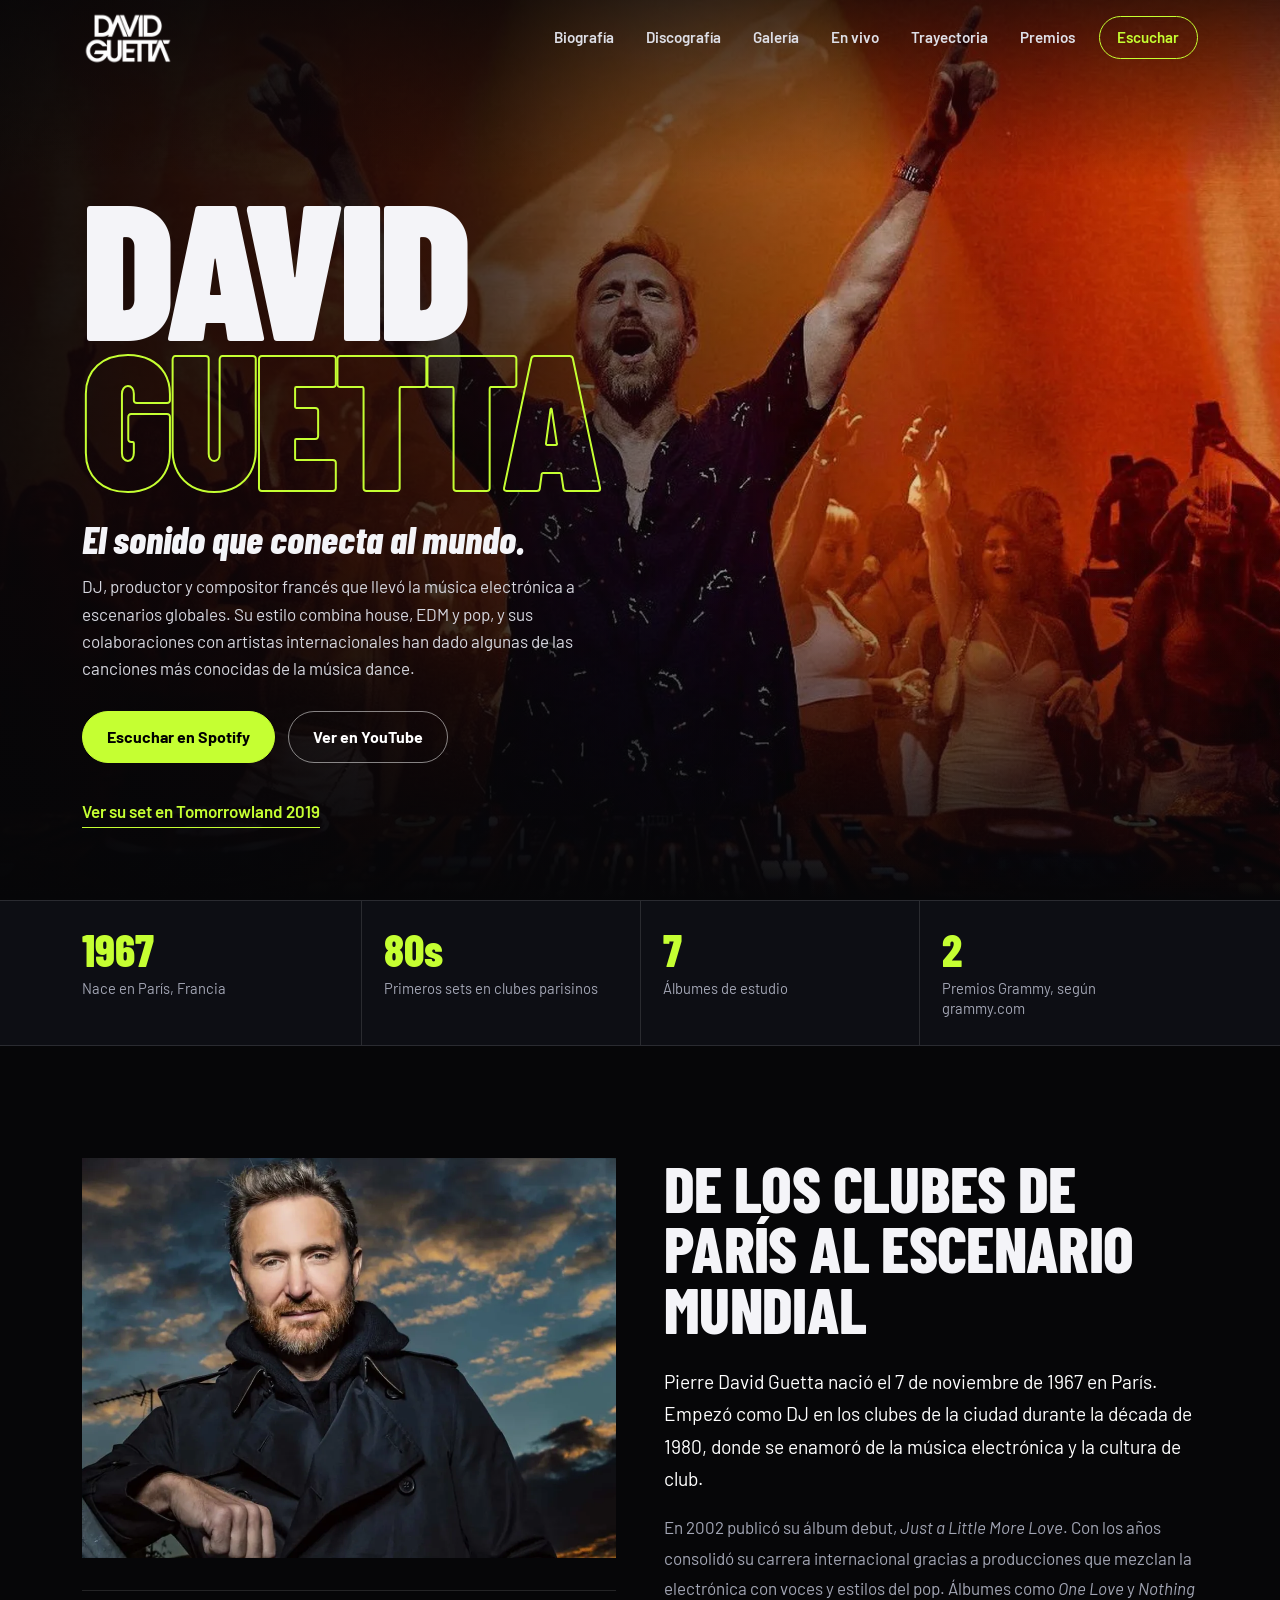
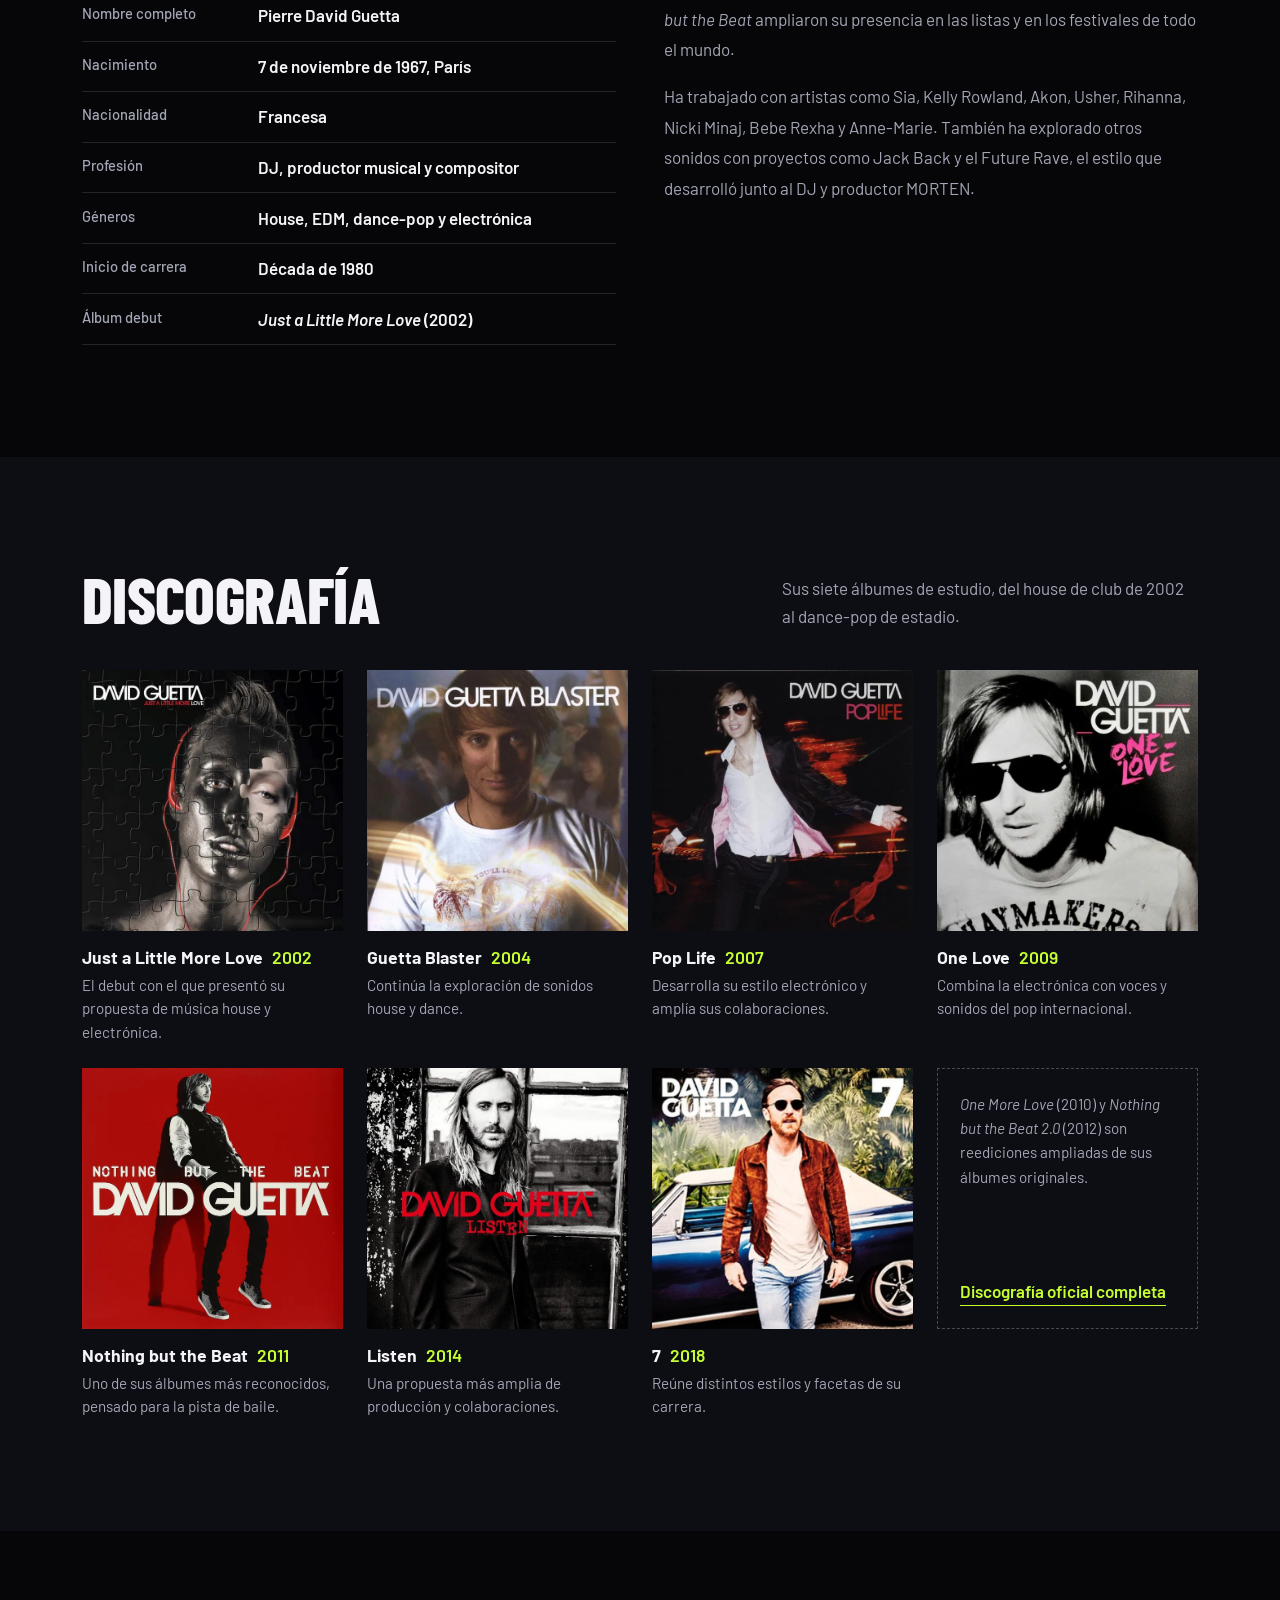
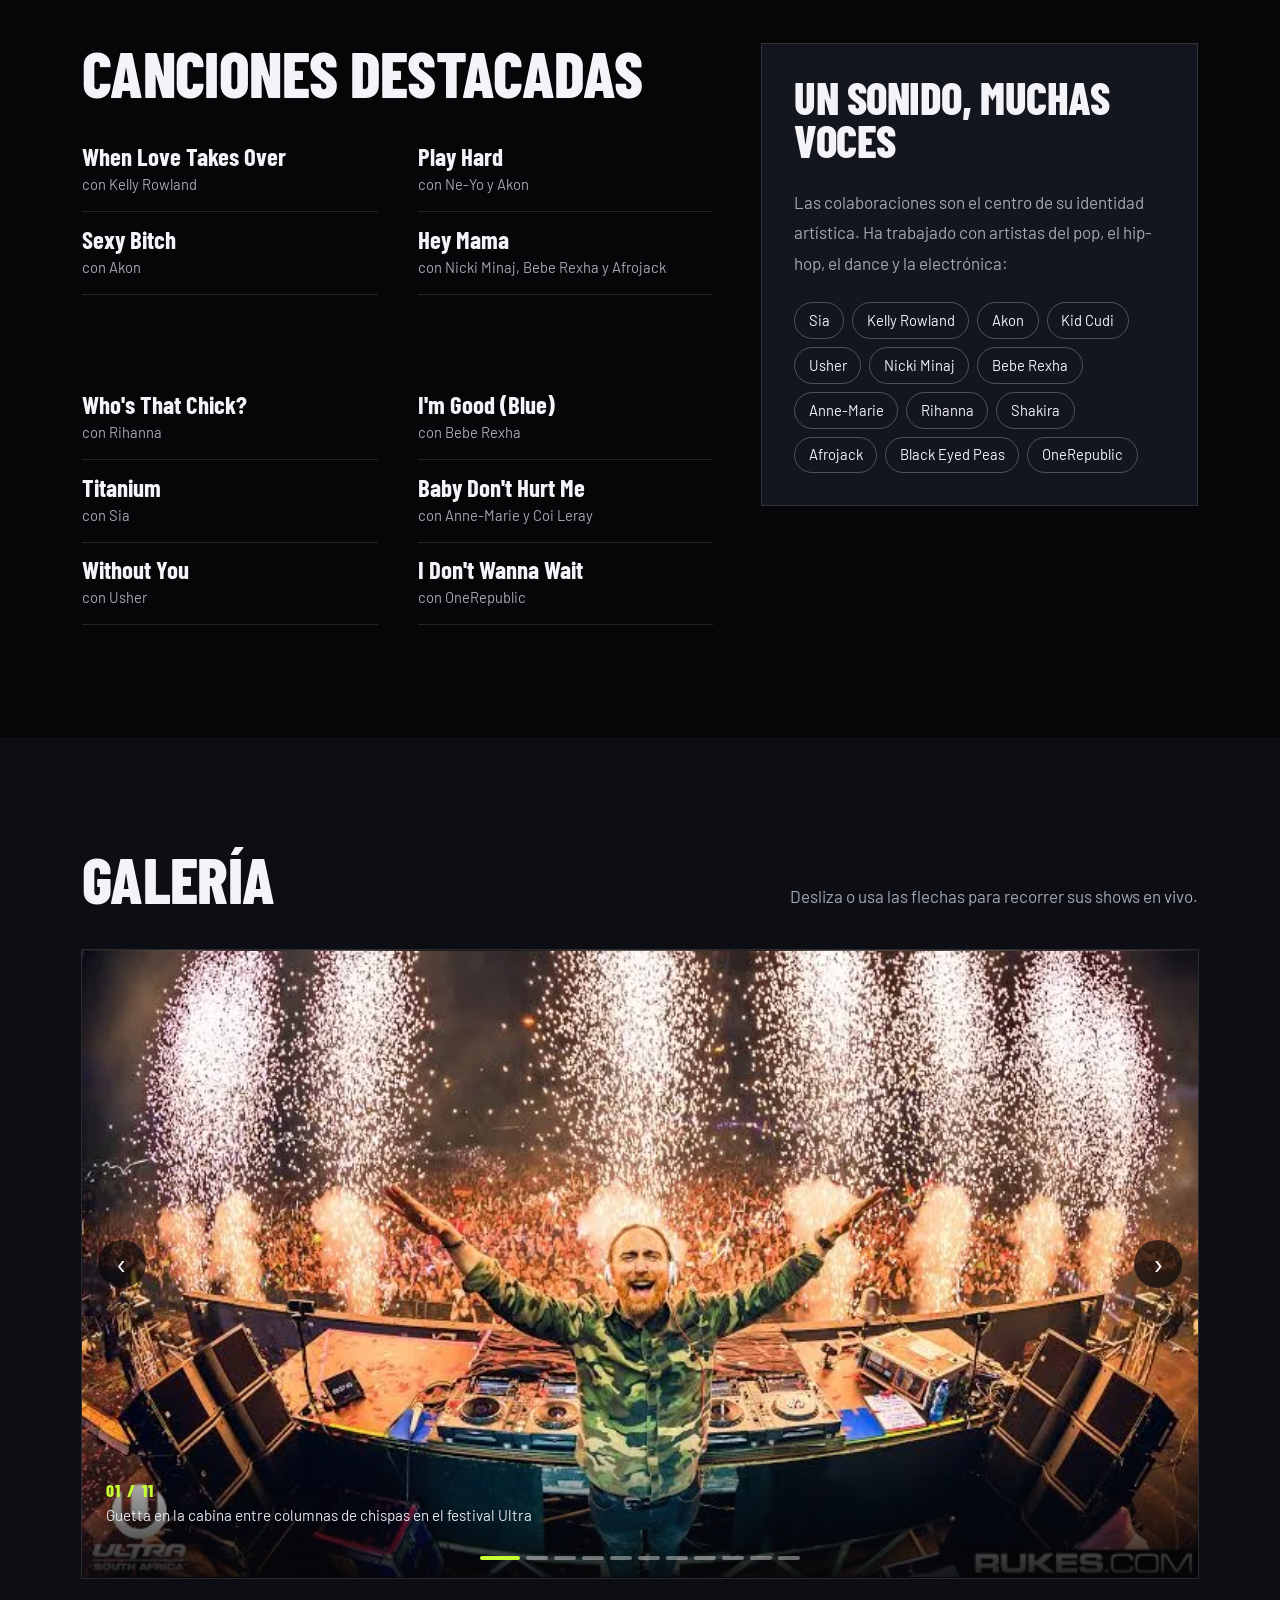
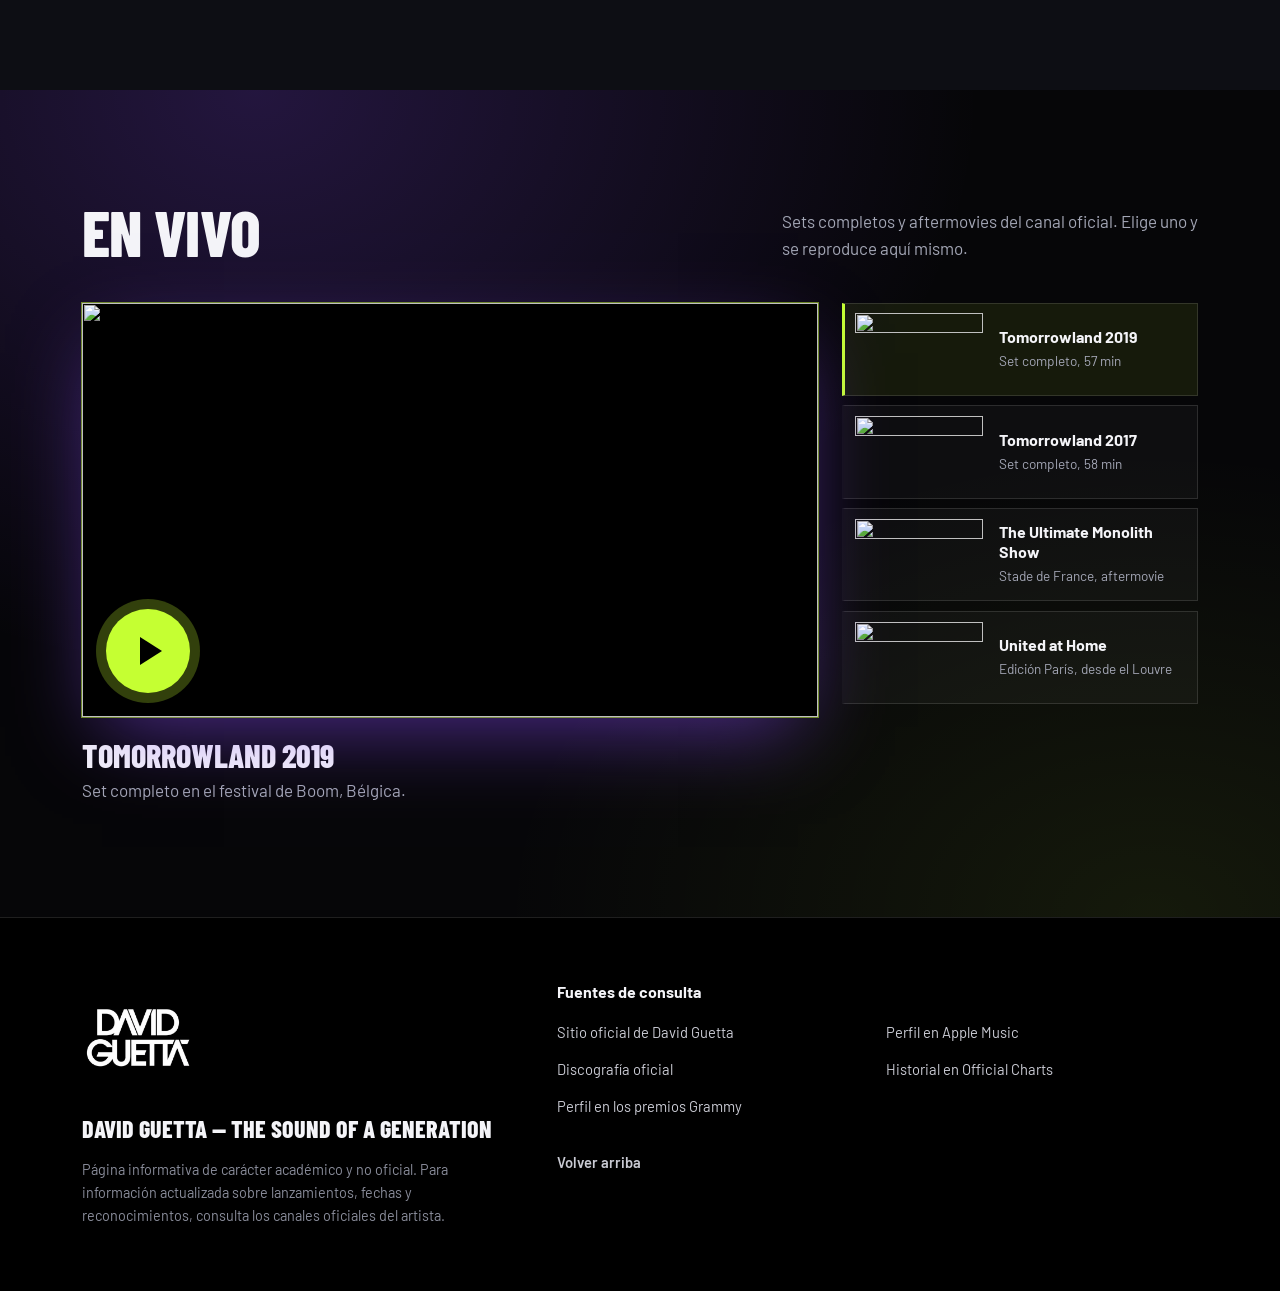
==== commit 8e3e4fc5: "Carrusel de fotos, páginas de trayectoria y premios, logo y responsive - Galería convertida en carru" ====
--- a/index.html
+++ b/index.html
@@ -3,15 +3,15 @@
 <head>
   <meta charset="utf-8">
   <meta name="viewport" content="width=device-width, initial-scale=1">
-  <meta name="description" content="Página informativa sobre David Guetta: biografía, discografía, canciones, colaboraciones, videos de Tomorrowland, trayectoria y premios.">
+  <meta name="description" content="Página informativa sobre David Guetta: biografía, discografía, canciones, colaboraciones, galería y videos de Tomorrowland.">
   <meta name="theme-color" content="#060608">
   <meta property="og:type" content="website">
   <meta property="og:title" content="David Guetta | El sonido que conecta al mundo">
   <meta property="og:description" content="Biografía, discografía, videos en vivo y trayectoria del DJ y productor francés.">
   <title>David Guetta | El sonido que conecta al mundo</title>
-  <link rel="icon" href="favicon.svg" type="image/svg+xml">
-
-  <!-- Bootstrap 5: grilla, navbar responsive y modal de la galería -->
+  <link rel="icon" href="img/brand/logo.webp" type="image/webp">
+
+  <!-- Bootstrap 5: grilla, navbar responsive y carrusel de fotos -->
   <link href="https://cdn.jsdelivr.net/npm/bootstrap@5.3.3/dist/css/bootstrap.min.css" rel="stylesheet">
   <!-- Tipografías -->
   <link rel="preconnect" href="https://fonts.googleapis.com">
@@ -37,7 +37,9 @@
   <!-- Navegación Bootstrap: se convierte en menú hamburguesa en pantallas pequeñas -->
   <nav class="navbar navbar-expand-lg navbar-dark site-nav fixed-top" aria-label="Principal">
     <div class="container">
-      <a class="navbar-brand brand-mark" href="#inicio" aria-label="David Guetta, inicio">DG<span>.</span></a>
+      <a class="navbar-brand brand-mark" href="index.html" aria-label="David Guetta, inicio">
+        <span class="brand-logo" aria-hidden="true"></span>
+      </a>
       <button class="navbar-toggler" type="button" data-bs-toggle="collapse" data-bs-target="#mainNav"
         aria-controls="mainNav" aria-expanded="false" aria-label="Abrir o cerrar navegación">
         <span class="navbar-toggler-icon"></span>
@@ -46,10 +48,11 @@
         <ul class="navbar-nav ms-auto align-items-lg-center gap-lg-3">
           <li class="nav-item"><a class="nav-link" href="#biografia">Biografía</a></li>
           <li class="nav-item"><a class="nav-link" href="#discografia">Discografía</a></li>
-          <li class="nav-item"><a class="nav-link" href="#videos">Videos</a></li>
-          <li class="nav-item"><a class="nav-link" href="#trayectoria">Trayectoria</a></li>
           <li class="nav-item"><a class="nav-link" href="#galeria">Galería</a></li>
-          <li class="nav-item"><a class="nav-link nav-cta" href="#escuchar">Escuchar</a></li>
+          <li class="nav-item"><a class="nav-link" href="#videos">En vivo</a></li>
+          <li class="nav-item"><a class="nav-link" href="trayectoria.html">Trayectoria</a></li>
+          <li class="nav-item"><a class="nav-link" href="premios.html">Premios</a></li>
+          <li class="nav-item"><a class="nav-link nav-cta" href="https://open.spotify.com/search/David%20Guetta" target="_blank" rel="noopener noreferrer">Escuchar</a></li>
         </ul>
       </div>
     </div>
@@ -172,7 +175,7 @@
               <p>Reúne distintos estilos y facetas de su carrera.</p>
             </article>
           </div>
-          <div class="col">
+          <div class="col-12 col-md-4 col-xl-3">
             <aside class="album-note">
               <p><cite>One More Love</cite> (2010) y <cite>Nothing but the Beat 2.0</cite> (2012) son reediciones ampliadas de sus álbumes originales.</p>
               <a class="text-link" href="https://davidguetta.com/discography/" target="_blank" rel="noopener noreferrer">Discografía oficial completa</a>
@@ -212,6 +215,96 @@
               </ul>
             </div>
           </div>
+        </div>
+      </div>
+    </section>
+
+    <!-- GALERÍA: carrusel de Bootstrap (flechas, puntos y deslizar con el dedo) -->
+    <section class="section-pad section-alt" id="galeria">
+      <div class="container">
+        <div class="section-head">
+          <h2 class="section-title">Galería</h2>
+          <p class="section-intro">Desliza o usa las flechas para recorrer sus shows en vivo.</p>
+        </div>
+        <div id="photoCarousel" class="carousel slide photo-carousel" data-bs-ride="carousel" data-bs-interval="5000" data-bs-touch="true" aria-label="Galería de fotos">
+          <div class="carousel-indicators">
+            <button type="button" data-bs-target="#photoCarousel" data-bs-slide-to="0" class="active" aria-current="true" aria-label="Foto 1"></button>
+            <button type="button" data-bs-target="#photoCarousel" data-bs-slide-to="1" aria-label="Foto 2"></button>
+            <button type="button" data-bs-target="#photoCarousel" data-bs-slide-to="2" aria-label="Foto 3"></button>
+            <button type="button" data-bs-target="#photoCarousel" data-bs-slide-to="3" aria-label="Foto 4"></button>
+            <button type="button" data-bs-target="#photoCarousel" data-bs-slide-to="4" aria-label="Foto 5"></button>
+            <button type="button" data-bs-target="#photoCarousel" data-bs-slide-to="5" aria-label="Foto 6"></button>
+            <button type="button" data-bs-target="#photoCarousel" data-bs-slide-to="6" aria-label="Foto 7"></button>
+            <button type="button" data-bs-target="#photoCarousel" data-bs-slide-to="7" aria-label="Foto 8"></button>
+            <button type="button" data-bs-target="#photoCarousel" data-bs-slide-to="8" aria-label="Foto 9"></button>
+            <button type="button" data-bs-target="#photoCarousel" data-bs-slide-to="9" aria-label="Foto 10"></button>
+            <button type="button" data-bs-target="#photoCarousel" data-bs-slide-to="10" aria-label="Foto 11"></button>
+          </div>
+          <div class="carousel-inner">
+            <figure class="carousel-item active">
+              <span class="carousel-bg" style="background-image: url('img/galeria/ultra-chispas.webp')" aria-hidden="true"></span>
+              <img src="img/galeria/ultra-chispas.webp" alt="Guetta en la cabina entre columnas de chispas en el festival Ultra">
+              <figcaption><span>01 / 11</span>Guetta en la cabina entre columnas de chispas en el festival Ultra</figcaption>
+            </figure>
+            <figure class="carousel-item">
+              <span class="carousel-bg" style="background-image: url('img/galeria/escenario-azul.webp')" aria-hidden="true"></span>
+              <img src="img/galeria/escenario-azul.webp" alt="Guetta de pie sobre la cabina en un escenario iluminado de azul" loading="lazy">
+              <figcaption><span>02 / 11</span>Guetta de pie sobre la cabina en un escenario iluminado de azul</figcaption>
+            </figure>
+            <figure class="carousel-item">
+              <span class="carousel-bg" style="background-image: url('img/galeria/frente-al-publico.webp')" aria-hidden="true"></span>
+              <img src="img/galeria/frente-al-publico.webp" alt="Guetta sonríe con los brazos abiertos frente a una multitud en un festival" loading="lazy">
+              <figcaption><span>03 / 11</span>Guetta sonríe con los brazos abiertos frente a una multitud en un festival</figcaption>
+            </figure>
+            <figure class="carousel-item">
+              <span class="carousel-bg" style="background-image: url('img/galeria/brazos-arriba.webp')" aria-hidden="true"></span>
+              <img src="img/galeria/brazos-arriba.webp" alt="Guetta con camiseta blanca y los brazos en alto frente a una pantalla" loading="lazy">
+              <figcaption><span>04 / 11</span>Guetta con camiseta blanca y los brazos en alto frente a una pantalla</figcaption>
+            </figure>
+            <figure class="carousel-item">
+              <span class="carousel-bg" style="background-image: url('img/galeria/monolito-fuego.webp')" aria-hidden="true"></span>
+              <img src="img/galeria/monolito-fuego.webp" alt="Escenario con un gran monolito y columnas de fuego ante el público" loading="lazy">
+              <figcaption><span>05 / 11</span>Escenario con un gran monolito y columnas de fuego ante el público</figcaption>
+            </figure>
+            <figure class="carousel-item">
+              <span class="carousel-bg" style="background-image: url('img/galeria/luces-rojas.webp')" aria-hidden="true"></span>
+              <img src="img/galeria/luces-rojas.webp" alt="Guetta señala hacia arriba bajo luces rojas y moradas" loading="lazy">
+              <figcaption><span>06 / 11</span>Guetta señala hacia arriba bajo luces rojas y moradas</figcaption>
+            </figure>
+            <figure class="carousel-item">
+              <span class="carousel-bg" style="background-image: url('img/galeria/cabina-noche.webp')" aria-hidden="true"></span>
+              <img src="img/galeria/cabina-noche.webp" alt="Guetta mezclando de noche ante un estadio iluminado de morado" loading="lazy">
+              <figcaption><span>07 / 11</span>Guetta mezclando de noche ante un estadio iluminado de morado</figcaption>
+            </figure>
+            <figure class="carousel-item">
+              <span class="carousel-bg" style="background-image: url('img/galeria/escenario-turquesa.webp')" aria-hidden="true"></span>
+              <img src="img/galeria/escenario-turquesa.webp" alt="Guetta con los brazos abiertos frente a una pantalla turquesa" loading="lazy">
+              <figcaption><span>08 / 11</span>Guetta con los brazos abiertos frente a una pantalla turquesa</figcaption>
+            </figure>
+            <figure class="carousel-item">
+              <span class="carousel-bg" style="background-image: url('img/galeria/lima-2025.webp')" aria-hidden="true"></span>
+              <img src="img/galeria/lima-2025.webp" alt="Guetta señala al cielo entre humo y luces en su show de Lima 2025" loading="lazy">
+              <figcaption><span>09 / 11</span>Guetta señala al cielo entre humo y luces en su show de Lima 2025</figcaption>
+            </figure>
+            <figure class="carousel-item">
+              <span class="carousel-bg" style="background-image: url('img/galeria/chaqueta-cuero.webp')" aria-hidden="true"></span>
+              <img src="img/galeria/chaqueta-cuero.webp" alt="Guetta con chaqueta de cuero celebrando ante luces azules" loading="lazy">
+              <figcaption><span>10 / 11</span>Guetta con chaqueta de cuero celebrando ante luces azules</figcaption>
+            </figure>
+            <figure class="carousel-item">
+              <span class="carousel-bg" style="background-image: url('img/galeria/humo-escenario.webp')" aria-hidden="true"></span>
+              <img src="img/galeria/humo-escenario.webp" alt="Guetta con los brazos extendidos entre humo y luces cálidas" loading="lazy">
+              <figcaption><span>11 / 11</span>Guetta con los brazos extendidos entre humo y luces cálidas</figcaption>
+            </figure>
+          </div>
+          <button class="carousel-control-prev" type="button" data-bs-target="#photoCarousel" data-bs-slide="prev">
+            <span class="carousel-arrow" aria-hidden="true">‹</span>
+            <span class="visually-hidden">Foto anterior</span>
+          </button>
+          <button class="carousel-control-next" type="button" data-bs-target="#photoCarousel" data-bs-slide="next">
+            <span class="carousel-arrow" aria-hidden="true">›</span>
+            <span class="visually-hidden">Foto siguiente</span>
+          </button>
         </div>
       </div>
     </section>
@@ -270,131 +363,6 @@
       </div>
     </section>
 
-    <!-- TRAYECTORIA -->
-    <section class="section-pad section-alt" id="trayectoria">
-      <div class="container">
-        <h2 class="section-title">Trayectoria</h2>
-        <ol class="timeline">
-          <li><span class="timeline-year">Años 80</span><div><h3>Los clubes de París</h3><p>Empieza a trabajar como DJ y se acerca a la cultura de la música electrónica.</p></div></li>
-          <li><span class="timeline-year">2002</span><div><h3>Álbum debut</h3><p>Publica <cite>Just a Little More Love</cite>.</p></div></li>
-          <li><span class="timeline-year">2004</span><div><h3>Guetta Blaster</h3><p>Sigue desarrollando su sonido electrónico.</p></div></li>
-          <li><span class="timeline-year">2007</span><div><h3>Pop Life</h3><p>Amplía su alcance dentro de la escena dance.</p></div></li>
-          <li><span class="timeline-year">2009</span><div><h3>One Love</h3><p>Un álbum clave en su expansión internacional y en sus colaboraciones con artistas pop.</p></div></li>
-          <li><span class="timeline-year">2011</span><div><h3>Nothing but the Beat</h3><p>Canciones con gran difusión internacional.</p></div></li>
-          <li><span class="timeline-year">2014</span><div><h3>Listen</h3><p>Combina producción electrónica con colaboraciones vocales.</p></div></li>
-          <li><span class="timeline-year">2018</span><div><h3>7</h3><p>Un proyecto que reúne distintos enfoques de su carrera.</p></div></li>
-          <li><span class="timeline-year">Hoy</span><div><h3>Escenarios de todo el mundo</h3><p>Sigue lanzando música, colaborando con otros artistas y tocando en festivales internacionales.</p></div></li>
-        </ol>
-      </div>
-    </section>
-
-    <!-- ESTILOS, PROYECTOS E INFLUENCIA -->
-    <section class="section-pad" id="estilos">
-      <div class="container">
-        <div class="row g-4 g-lg-5">
-          <div class="col-lg-5">
-            <h2 class="section-title">Estilos y proyectos</h2>
-            <p class="lead-copy">Ha ayudado a llevar la música electrónica a públicos masivos: colaboraciones con artistas pop, producciones para festivales y canciones que suenan igual en clubes, emisoras y plataformas digitales.</p>
-            <p class="body-copy">Su trayectoria muestra cómo un DJ puede crear canciones populares sin dejar una carrera centrada en la cultura de club y el espectáculo en vivo.</p>
-          </div>
-          <div class="col-lg-7">
-            <dl class="styles-list">
-              <div><dt>House</dt><dd>Una de las bases de su carrera como DJ y productor.</dd></div>
-              <div><dt>EDM</dt><dd>Producciones electrónicas pensadas para grandes escenarios y festivales.</dd></div>
-              <div><dt>Dance-pop</dt><dd>Ritmos electrónicos con estructuras y voces del pop.</dd></div>
-              <div><dt>Future Rave</dt><dd>La propuesta electrónica que desarrolló junto a MORTEN.</dd></div>
-              <div><dt>Jack Back</dt><dd>Su proyecto paralelo para explorar sonidos de club y house.</dd></div>
-            </dl>
-          </div>
-        </div>
-      </div>
-    </section>
-
-    <!-- PREMIOS -->
-    <section class="section-pad section-alt" id="premios">
-      <div class="container">
-        <div class="row g-4 g-lg-5 align-items-center">
-          <div class="col-lg-5">
-            <h2 class="section-title">Premios y reconocimientos</h2>
-            <p class="body-copy">Ha recibido premios y nominaciones de la industria musical internacional. El sitio oficial de los Grammy registra 2 premios y varias nominaciones; como el conteo cambia con cada ceremonia, conviene consultarlo en <a class="inline-link" href="https://www.grammy.com/artists/david-guetta/12848/" target="_blank" rel="noopener noreferrer">grammy.com</a>.</p>
-            <p class="body-copy">También ha ocupado posiciones destacadas en el ranking DJ Mag Top 100 DJs en varias ediciones.</p>
-          </div>
-          <div class="col-lg-7">
-            <div class="awards-grid">
-              <figure class="awards-main">
-                <img src="img/premios/dj-mag-top-100-trofeo.webp" alt="David Guetta levanta un trofeo del DJ Mag Top 100 en un escenario con luces" width="1400" height="764" loading="lazy">
-                <figcaption>DJ Mag Top 100 DJs</figcaption>
-              </figure>
-              <figure>
-                <img src="img/premios/dj-mag-top-100-escenario.webp" alt="Varios DJ en el escenario de la gala DJ Mag Top 100" width="1400" height="934" loading="lazy">
-                <figcaption>Gala del DJ Mag Top 100</figcaption>
-              </figure>
-              <figure>
-                <img src="img/premios/premio-escenario.webp" alt="David Guetta con un micrófono y un galardón en la mano" width="961" height="540" loading="lazy">
-                <figcaption>Con un galardón en escena</figcaption>
-              </figure>
-            </div>
-          </div>
-        </div>
-      </div>
-    </section>
-
-    <!-- GALERÍA: cada foto abre una vista ampliada (modal de Bootstrap) -->
-    <section class="section-pad" id="galeria">
-      <div class="container">
-        <div class="section-head">
-          <h2 class="section-title">Galería en vivo</h2>
-          <p class="section-intro">Toca una foto para verla en grande.</p>
-        </div>
-        <div class="gallery">
-          <a href="img/galeria/ultra-chispas.webp" class="gallery-item"><img src="img/galeria/ultra-chispas.webp" alt="Guetta en la cabina entre columnas de chispas en el festival Ultra" width="739" height="415" loading="lazy"></a>
-          <a href="img/galeria/escenario-azul.webp" class="gallery-item"><img src="img/galeria/escenario-azul.webp" alt="Guetta de pie sobre la cabina en un escenario iluminado de azul" width="440" height="550" loading="lazy"></a>
-          <a href="img/galeria/frente-al-publico.webp" class="gallery-item"><img src="img/galeria/frente-al-publico.webp" alt="Guetta sonríe con los brazos abiertos frente a una multitud en un festival" width="678" height="452" loading="lazy"></a>
-          <a href="img/galeria/brazos-arriba.webp" class="gallery-item"><img src="img/galeria/brazos-arriba.webp" alt="Guetta con camiseta blanca y los brazos en alto frente a una pantalla" width="860" height="484" loading="lazy"></a>
-          <a href="img/galeria/monolito-fuego.webp" class="gallery-item"><img src="img/galeria/monolito-fuego.webp" alt="Escenario con un gran monolito y columnas de fuego ante el público" width="662" height="463" loading="lazy"></a>
-          <a href="img/galeria/luces-rojas.webp" class="gallery-item"><img src="img/galeria/luces-rojas.webp" alt="Guetta señala hacia arriba bajo luces rojas y moradas" width="1200" height="900" loading="lazy"></a>
-          <a href="img/galeria/cabina-noche.webp" class="gallery-item"><img src="img/galeria/cabina-noche.webp" alt="Guetta mezclando de noche ante un estadio iluminado de morado" width="1200" height="675" loading="lazy"></a>
-          <a href="img/galeria/escenario-turquesa.webp" class="gallery-item"><img src="img/galeria/escenario-turquesa.webp" alt="Guetta con los brazos abiertos frente a una pantalla turquesa" width="739" height="415" loading="lazy"></a>
-          <a href="img/galeria/lima-2025.webp" class="gallery-item"><img src="img/galeria/lima-2025.webp" alt="Guetta señala al cielo entre humo y luces en su show de Lima 2025" width="1024" height="600" loading="lazy"></a>
-          <a href="img/galeria/chaqueta-cuero.webp" class="gallery-item"><img src="img/galeria/chaqueta-cuero.webp" alt="Guetta con chaqueta de cuero celebrando ante luces azules" width="678" height="452" loading="lazy"></a>
-          <a href="img/galeria/humo-escenario.webp" class="gallery-item"><img src="img/galeria/humo-escenario.webp" alt="Guetta con los brazos extendidos entre humo y luces cálidas" width="678" height="452" loading="lazy"></a>
-        </div>
-      </div>
-    </section>
-
-    <!-- CURIOSIDADES -->
-    <section class="section-pad section-alt" id="curiosidades">
-      <div class="container">
-        <h2 class="section-title">Curiosidades</h2>
-        <ul class="trivia">
-          <li>Su nombre completo es <strong>Pierre David Guetta</strong>.</li>
-          <li>Nació en <strong>París</strong>, Francia.</li>
-          <li>Empezó como DJ en clubes durante la <strong>década de 1980</strong>.</li>
-          <li>Su álbum debut, <cite>Just a Little More Love</cite>, salió en <strong>2002</strong>.</li>
-          <li><strong>Titanium</strong>, junto a Sia, es una de sus colaboraciones más conocidas.</li>
-          <li>Ha trabajado con artistas de la electrónica, el pop, el hip-hop y otros géneros.</li>
-          <li>Explora otros sonidos con sus proyectos <strong>Jack Back</strong> y <strong>Future Rave</strong>.</li>
-        </ul>
-      </div>
-    </section>
-
-    <!-- ESCUCHAR -->
-    <section class="listen" id="escuchar">
-      <div class="container">
-        <div class="listen-panel">
-          <div>
-            <h2>Sube el volumen</h2>
-            <p>Escucha sus lanzamientos y sigue sus próximos anuncios en las plataformas oficiales.</p>
-          </div>
-          <div class="listen-actions">
-            <a class="btn btn-neon btn-lg" href="https://open.spotify.com/search/David%20Guetta" target="_blank" rel="noopener noreferrer">Spotify</a>
-            <a class="btn btn-ghost btn-lg" href="https://www.youtube.com/@davidguetta" target="_blank" rel="noopener noreferrer">YouTube</a>
-            <a class="btn btn-ghost btn-lg" href="https://music.apple.com/us/artist/david-guetta/5557599" target="_blank" rel="noopener noreferrer">Apple Music</a>
-            <a class="btn btn-ghost btn-lg" href="https://davidguetta.com/" target="_blank" rel="noopener noreferrer">Sitio oficial</a>
-          </div>
-        </div>
-      </div>
-    </section>
   </main>
 
   <footer class="site-footer">
@@ -420,22 +388,7 @@
     </div>
   </footer>
 
-  <!-- Vista ampliada de la galería -->
-  <div class="modal fade lightbox" id="lightbox" tabindex="-1" aria-label="Foto ampliada" aria-hidden="true">
-    <div class="modal-dialog modal-dialog-centered modal-xl">
-      <div class="modal-content">
-        <button type="button" class="lightbox-close" data-bs-dismiss="modal" aria-label="Cerrar"></button>
-        <figure class="mb-0">
-          <img id="lightboxImg" alt="">
-          <figcaption id="lightboxCaption"></figcaption>
-        </figure>
-        <button type="button" class="lightbox-nav lightbox-prev" aria-label="Foto anterior">‹</button>
-        <button type="button" class="lightbox-nav lightbox-next" aria-label="Foto siguiente">›</button>
-      </div>
-    </div>
-  </div>
-
-  <!-- Bootstrap JavaScript: menú responsive y modal -->
+  <!-- Bootstrap JavaScript: menú responsive y carrusel -->
   <script src="https://cdn.jsdelivr.net/npm/bootstrap@5.3.3/dist/js/bootstrap.bundle.min.js"></script>
   <script src="js/main.js"></script>
 </body>
--- a/css/styles.css
+++ b/css/styles.css
@@ -55,11 +55,20 @@
   background: var(--neon); box-shadow: 0 0 10px rgba(197, 255, 50, .6);
   transform: scaleX(0); transform-origin: left center; pointer-events: none;
 }
-.brand-mark {
-  font-family: var(--display); font-size: 2rem; font-weight: 900;
-  letter-spacing: -1px; color: #fff !important;
-}
-.brand-mark span { color: var(--neon); }
+/* Logo oficial: la imagen es blanca sobre negro, así que se usa como máscara de
+   luminancia (el negro queda transparente) y se recorta el margen con cover */
+.brand-mark { display: block; padding: 0; margin-right: 1rem; }
+.brand-logo {
+  display: block; width: 92px; height: 54px; background: #fff;
+  -webkit-mask: url("../img/brand/logo.webp") center 48% / cover no-repeat;
+  mask: url("../img/brand/logo.webp") center 48% / cover no-repeat luminance;
+  transition: width .4s ease, height .4s ease;
+}
+/* Navegadores sin máscaras de luminancia: se muestra la imagen tal cual */
+@supports not (mask-mode: luminance) {
+  .brand-logo { -webkit-mask: none; background: url("../img/brand/logo.webp") center 48% / cover no-repeat; }
+}
+.js .site-nav.is-scrolled .brand-logo { width: 80px; height: 46px; }
 .navbar-nav .nav-link {
   color: #dedfe7; font-size: .95rem; font-weight: 600; transition: color .2s ease;
 }
@@ -108,7 +117,7 @@
 }
 .hero-title {
   font-family: var(--display); font-weight: 900; text-transform: uppercase;
-  font-size: clamp(5rem, 15vw, 13rem); line-height: .78; letter-spacing: -.03em;
+  font-size: clamp(3.5rem, 15vw, 13rem); line-height: .78; letter-spacing: -.03em;
   margin: 0 0 1.8rem;
 }
 .hero-title span { display: block; }
@@ -146,7 +155,7 @@
 .section-title {
   font-family: var(--display); font-weight: 800; text-transform: uppercase;
   font-size: clamp(2.6rem, 5vw, 4.4rem); line-height: .95; letter-spacing: -.01em;
-  margin-bottom: 1.6rem; overflow-wrap: break-word; hyphens: auto;
+  margin-bottom: 1.6rem; overflow-wrap: break-word;
 }
 .section-intro { color: var(--muted); max-width: 26rem; margin: 0; }
 .lead-copy { font-size: 1.2rem; line-height: 1.7; color: #fff; max-width: 38rem; }
@@ -272,32 +281,65 @@
 .awards-main img { aspect-ratio: 16 / 8; }
 .awards-grid figcaption { color: var(--muted); font-size: .88rem; margin-top: .5rem; }
 
-/* ---------- Galería ---------- */
-.gallery { columns: 3 18rem; column-gap: 1rem; }
-.gallery-item { display: block; break-inside: avoid; margin-bottom: 1rem; overflow: hidden; background: var(--panel); }
-.gallery-item img { width: 100%; transition: transform .4s ease, filter .3s ease; }
-.gallery-item:hover img, .gallery-item:focus-visible img { transform: scale(1.03); filter: brightness(1.08); }
-
-.lightbox .modal-content { background: transparent; border: 0; position: relative; }
-.lightbox img { max-height: 82vh; width: auto; max-width: 100%; margin: 0 auto; }
-.lightbox figcaption { color: #d6d7df; text-align: center; margin-top: .8rem; font-size: .95rem; }
-.lightbox-close {
-  position: absolute; right: 0; top: -3rem; width: 2.5rem; height: 2.5rem; border: 0; border-radius: 50%;
-  background: rgba(255, 255, 255, .12); color: #fff;
-}
-.lightbox-close::before { content: "×"; font-size: 1.8rem; line-height: 1; }
-.lightbox-nav {
-  position: absolute; top: 45%; translate: 0 -50%; width: 3rem; height: 3rem; border: 0; border-radius: 50%;
-  background: rgba(6, 6, 8, .7); color: #fff; font-size: 2rem; line-height: 1;
-}
-.lightbox-nav:hover, .lightbox-close:hover { background: var(--neon); color: #000; }
-.lightbox-prev { left: .5rem; }
-.lightbox-next { right: .5rem; }
-/* Al abrir una foto, la página de atrás se desenfoca */
-.modal-backdrop { background: rgba(6, 6, 8, .7); backdrop-filter: blur(16px); -webkit-backdrop-filter: blur(16px); }
-.modal-backdrop.show { opacity: 1; }
-.lightbox.fade .modal-dialog { transform: scale(.94); filter: blur(6px); transition: transform .35s ease, filter .35s ease; }
-.lightbox.show .modal-dialog { transform: none; filter: none; }
+/* ---------- Galería (carrusel) ---------- */
+/* Cada foto se muestra completa (contain) sobre una copia desenfocada de sí misma,
+   así las verticales y las horizontales conviven sin recortes */
+.photo-carousel { position: relative; background: #000; box-shadow: 0 0 0 1px var(--line); }
+.photo-carousel .carousel-item { margin: 0; aspect-ratio: 16 / 9; overflow: hidden; isolation: isolate; }
+.carousel-bg {
+  position: absolute; inset: -30px; z-index: -1;
+  background: center / cover no-repeat; filter: blur(24px) brightness(.45);
+}
+.photo-carousel img { width: 100%; height: 100%; object-fit: contain; }
+.photo-carousel figcaption {
+  position: absolute; left: 0; right: 0; bottom: 0; padding: 3rem 1.5rem 3.2rem;
+  background: linear-gradient(0deg, rgba(6, 6, 8, .9), transparent);
+  color: #e4e5ec; font-size: .95rem; line-height: 1.4;
+}
+.photo-carousel figcaption span {
+  display: block; font-family: var(--display); font-weight: 800; font-size: 1.1rem;
+  letter-spacing: .08em; color: var(--neon); margin-bottom: .2rem;
+}
+.photo-carousel .carousel-indicators { margin-bottom: 1.1rem; }
+.photo-carousel .carousel-indicators [data-bs-target] {
+  width: 22px; height: 4px; border: 0; border-radius: 4px; background: #fff; opacity: .4;
+  transition: width .3s ease, opacity .3s ease, background-color .3s ease;
+}
+.photo-carousel .carousel-indicators .active { width: 40px; opacity: 1; background: var(--neon); }
+.photo-carousel .carousel-control-prev, .photo-carousel .carousel-control-next { width: auto; padding: 0 1rem; opacity: 1; }
+.carousel-arrow {
+  display: grid; place-items: center; width: 3rem; height: 3rem; border-radius: 50%;
+  background: rgba(6, 6, 8, .65); color: #fff; font-size: 2rem; line-height: 1; padding-bottom: .2rem;
+  transition: background-color .2s ease, color .2s ease;
+}
+.carousel-control-prev:hover .carousel-arrow, .carousel-control-next:hover .carousel-arrow,
+.carousel-control-prev:focus-visible .carousel-arrow, .carousel-control-next:focus-visible .carousel-arrow { background: var(--neon); color: #000; }
+
+/* ---------- Encabezado de las páginas internas ---------- */
+.page-hero {
+  position: relative; overflow: hidden; isolation: isolate;
+  min-height: 62svh; display: flex; align-items: flex-end;
+}
+.page-hero-photo { position: absolute; inset: 0; z-index: -2; width: 100%; height: 100%; object-fit: cover; object-position: center 35%; }
+.page-hero::before {
+  content: ""; position: absolute; inset: 0; z-index: -1;
+  background:
+    linear-gradient(180deg, rgba(6, 6, 8, .75) 0, rgba(6, 6, 8, 0) 180px),
+    linear-gradient(0deg, var(--bg) 0%, rgba(6, 6, 8, .7) 45%, rgba(6, 6, 8, .2) 100%);
+}
+.page-hero-content { padding-top: calc(var(--nav-h) + 4rem); padding-bottom: 3.5rem; }
+.page-back { display: inline-block; color: var(--muted); font-size: .92rem; font-weight: 600; margin-bottom: 1.4rem; }
+.page-back::before { content: "← "; }
+.page-back:hover { color: var(--neon); }
+.page-kicker { color: var(--neon); font-weight: 700; text-transform: uppercase; letter-spacing: .12em; font-size: .85rem; margin-bottom: .6rem; }
+.page-title {
+  font-family: var(--display); font-weight: 900; text-transform: uppercase;
+  font-size: clamp(2.8rem, 9vw, 8rem); line-height: .88; letter-spacing: -.02em;
+  margin: 0 0 1.2rem; overflow-wrap: break-word;
+  animation: rise .9s cubic-bezier(.2, .7, .1, 1) both;
+}
+.page-intro { color: #d6d7df; max-width: 36rem; margin: 0; }
+.navbar-nav .nav-link[aria-current="page"] { color: var(--neon); }
 
 /* ---------- Curiosidades ---------- */
 .trivia { list-style: none; padding: 0; margin: 2rem 0 0; display: grid; grid-template-columns: repeat(auto-fill, minmax(15rem, 1fr)); gap: 1.2rem 2rem; }
@@ -352,6 +394,7 @@
   .facts-row > div:nth-child(n + 3) { border-top: 1px solid var(--line); }
   .listen-panel { grid-template-columns: 1fr; }
   .listen-actions { min-width: 0; }
+  .photo-carousel .carousel-item { aspect-ratio: 4 / 3; }
   .playlist { grid-template-columns: repeat(2, 1fr); }
 }
 
@@ -366,7 +409,22 @@
   .container { --bs-gutter-x: 2.5rem; }
   .section-pad { padding: 4rem 0; }
   .hero-content { padding-bottom: 3rem; }
-  .hero-title { font-size: clamp(4.5rem, 24vw, 7rem); }
+  /* Títulos: tamaño según el ancho de pantalla para que ninguna palabra se salga */
+  .hero-title { font-size: clamp(3.5rem, 23vw, 7rem); }
+  .hero-claim { font-size: 1.5rem; }
+  .section-title { font-size: clamp(2rem, 10.5vw, 2.6rem); }
+  .collabs .section-title { font-size: clamp(1.8rem, 9vw, 2.2rem); }
+  .page-title { font-size: clamp(2rem, 11vw, 3.6rem); }
+  .listen-panel h2 { font-size: clamp(2.2rem, 12vw, 3rem); }
+  .video-caption h3 { font-size: 1.6rem; }
+  .songs strong { font-size: 1.35rem; }
+  .brand-logo { width: 80px; height: 46px; }
+  .photo-carousel .carousel-item { aspect-ratio: 1; }
+  .photo-carousel figcaption { padding: 2.5rem 1rem 2.6rem; font-size: .88rem; }
+  .photo-carousel .carousel-control-prev, .photo-carousel .carousel-control-next { padding: 0 .4rem; }
+  .carousel-arrow { width: 2.4rem; height: 2.4rem; font-size: 1.6rem; }
+  .page-hero { min-height: 52svh; }
+  .page-hero-content { padding-top: calc(var(--nav-h) + 2.5rem); padding-bottom: 2.5rem; }
   .hero-actions .btn { flex: 1 1 auto; }
   .facts-row dt { font-size: 2.2rem; }
   .facts-row > div { padding: 1.2rem .9rem; }
@@ -385,7 +443,6 @@
   .awards-grid { grid-template-columns: 1fr; }
   .album-note { aspect-ratio: auto; }
   .listen-actions { grid-template-columns: 1fr; }
-  .lightbox-nav { top: auto; bottom: -3.5rem; translate: none; }
 }
 
 @media (prefers-reduced-motion: reduce) {
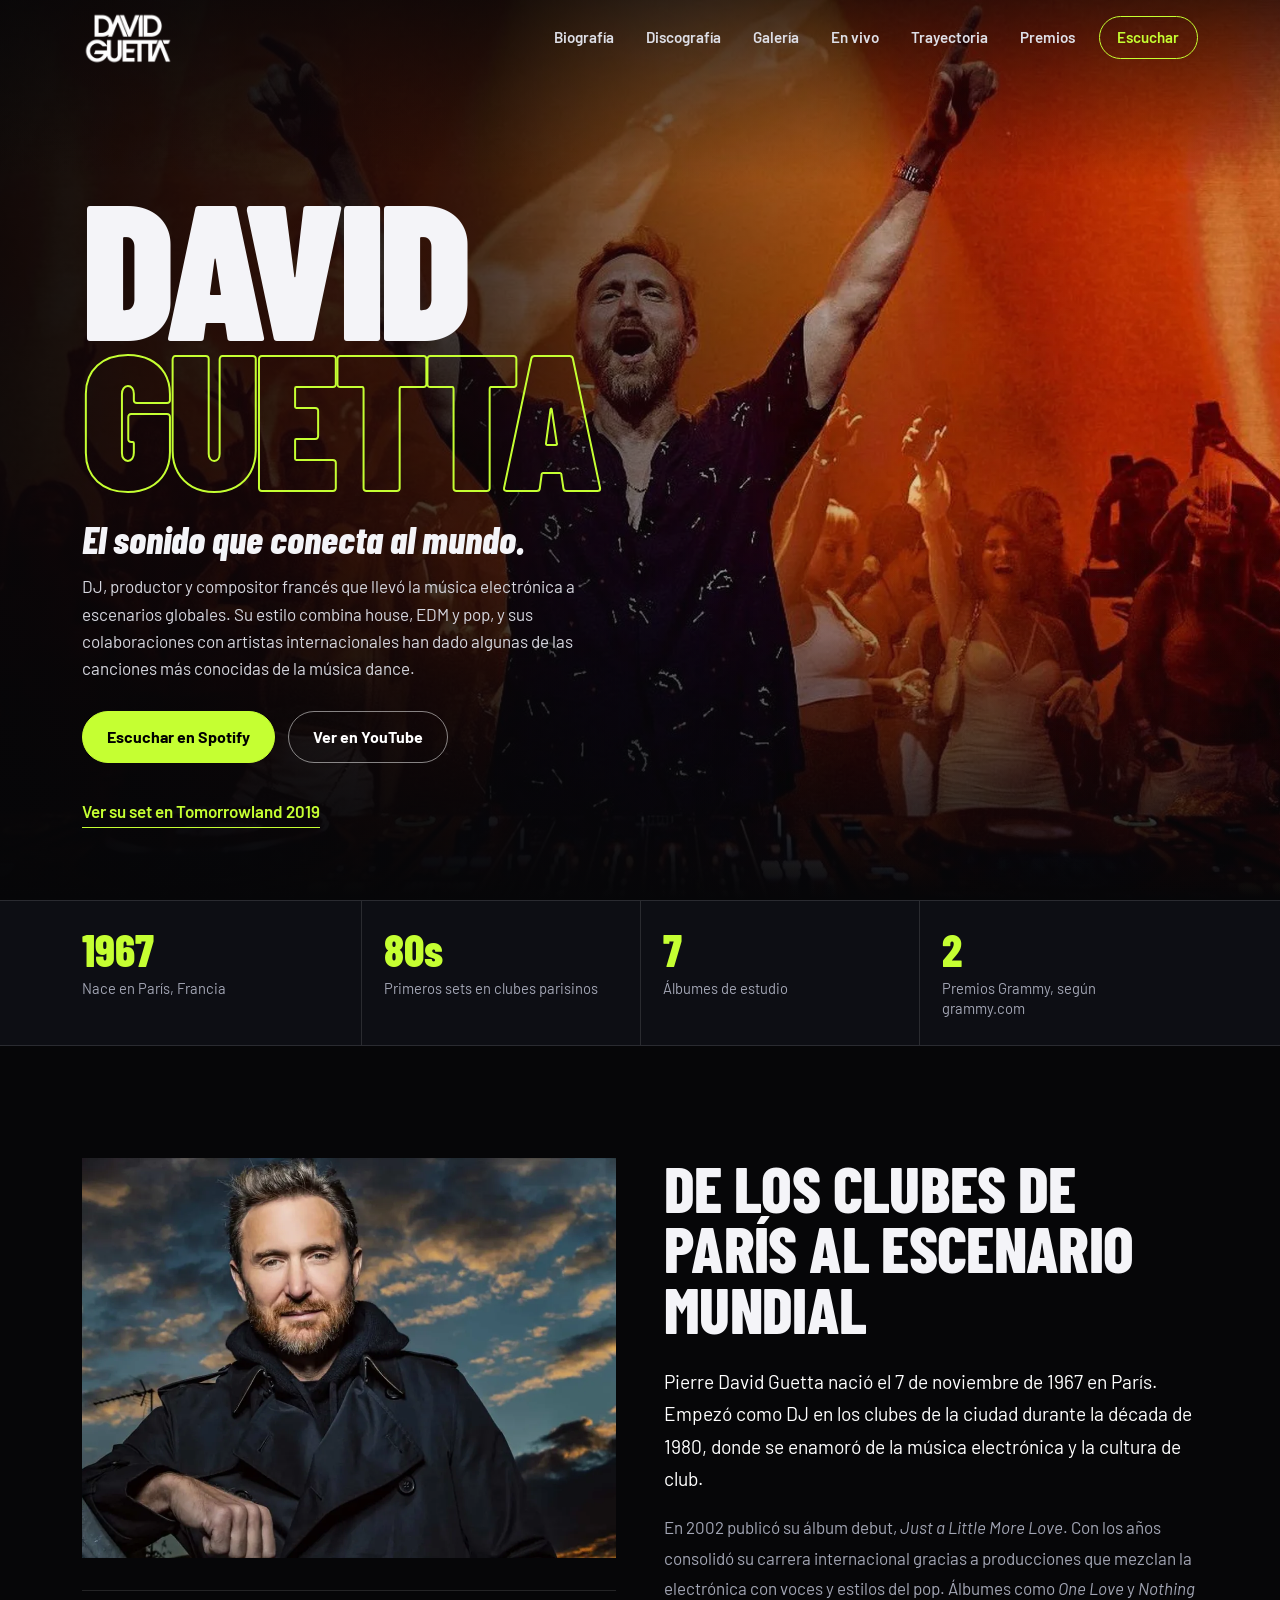
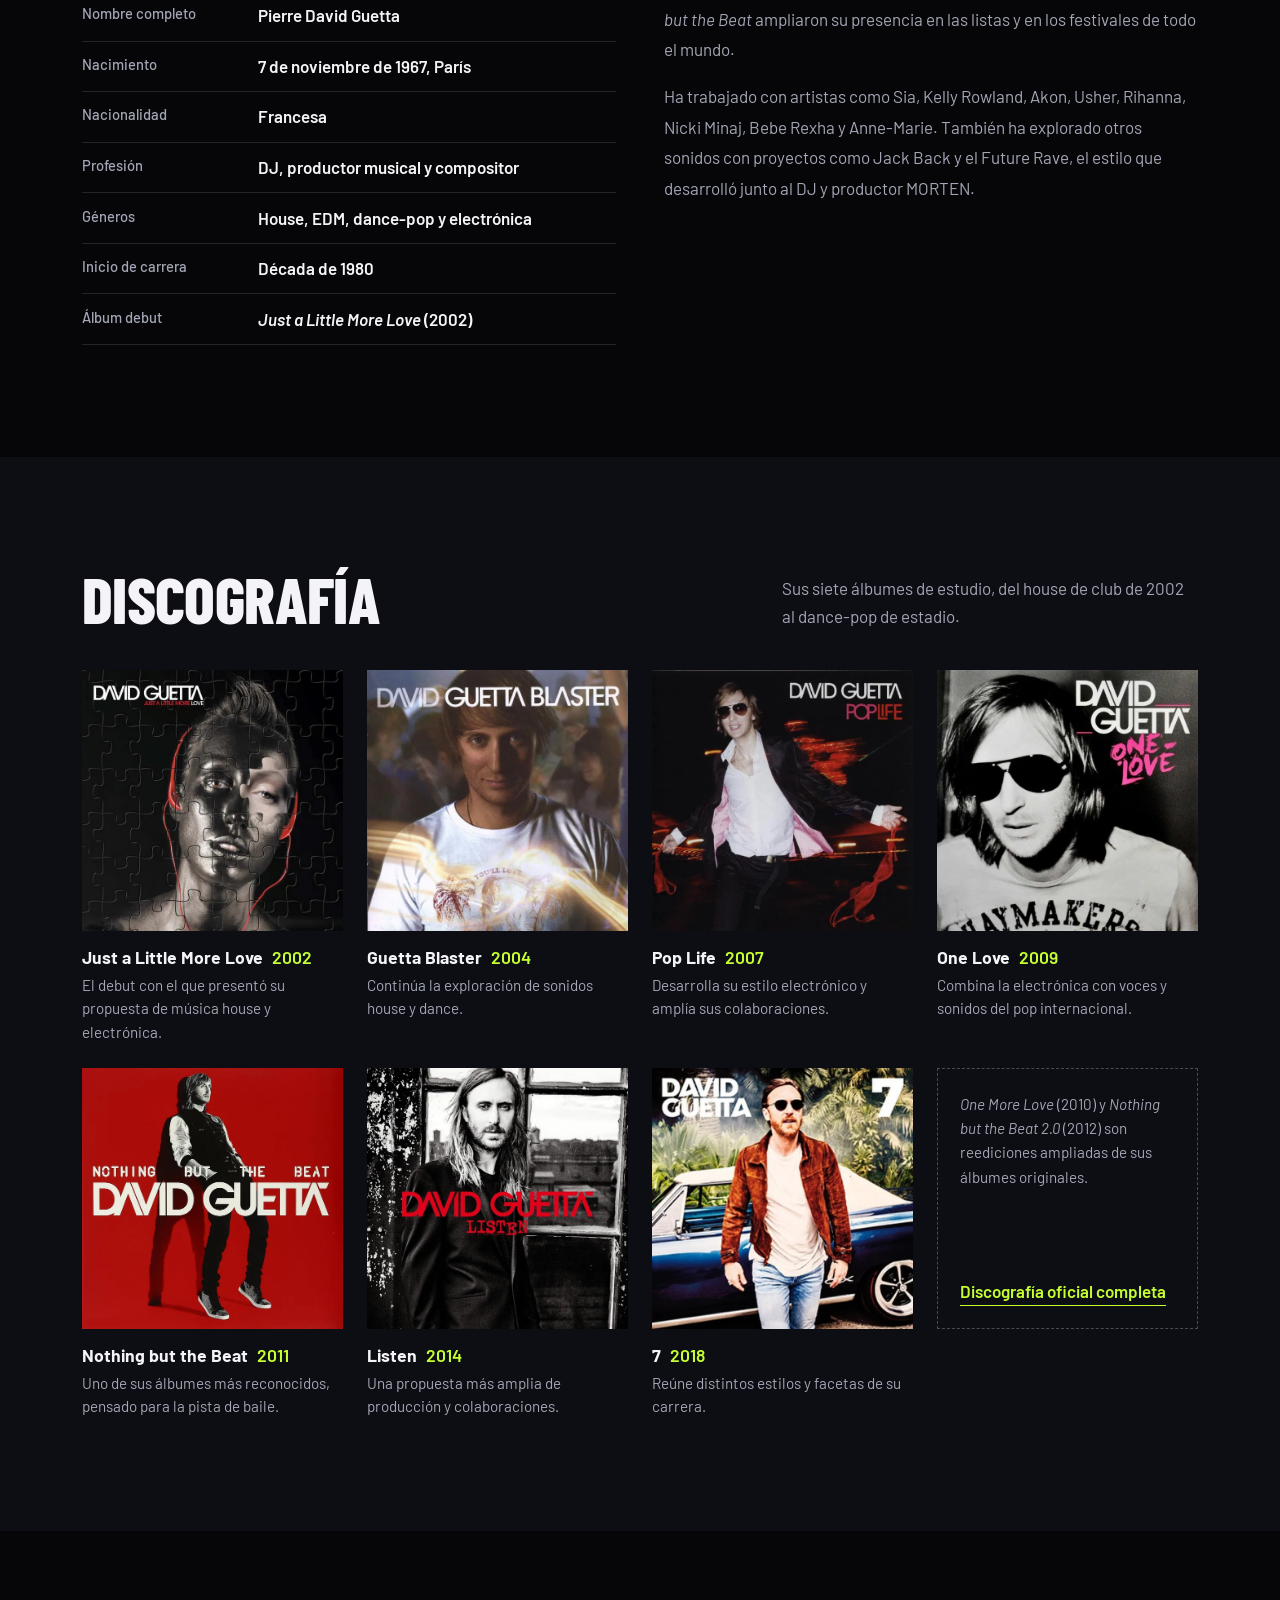
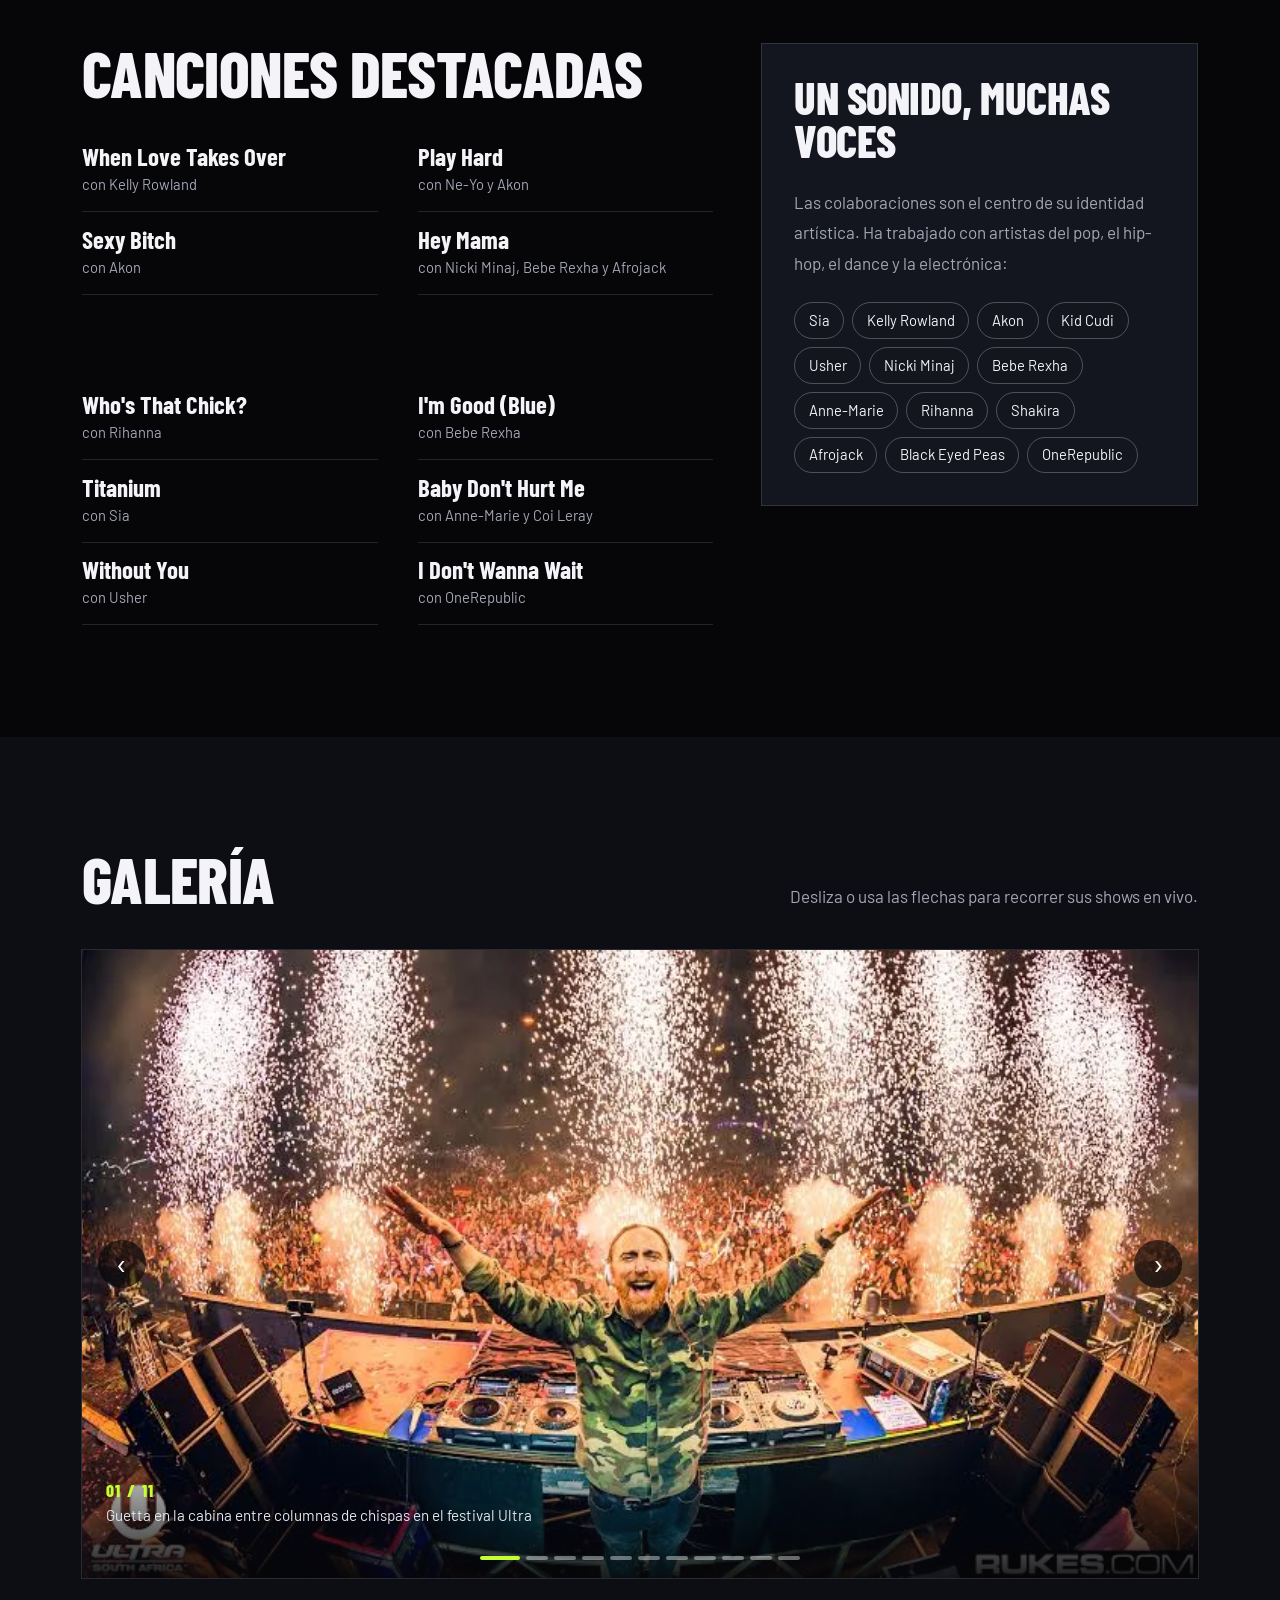
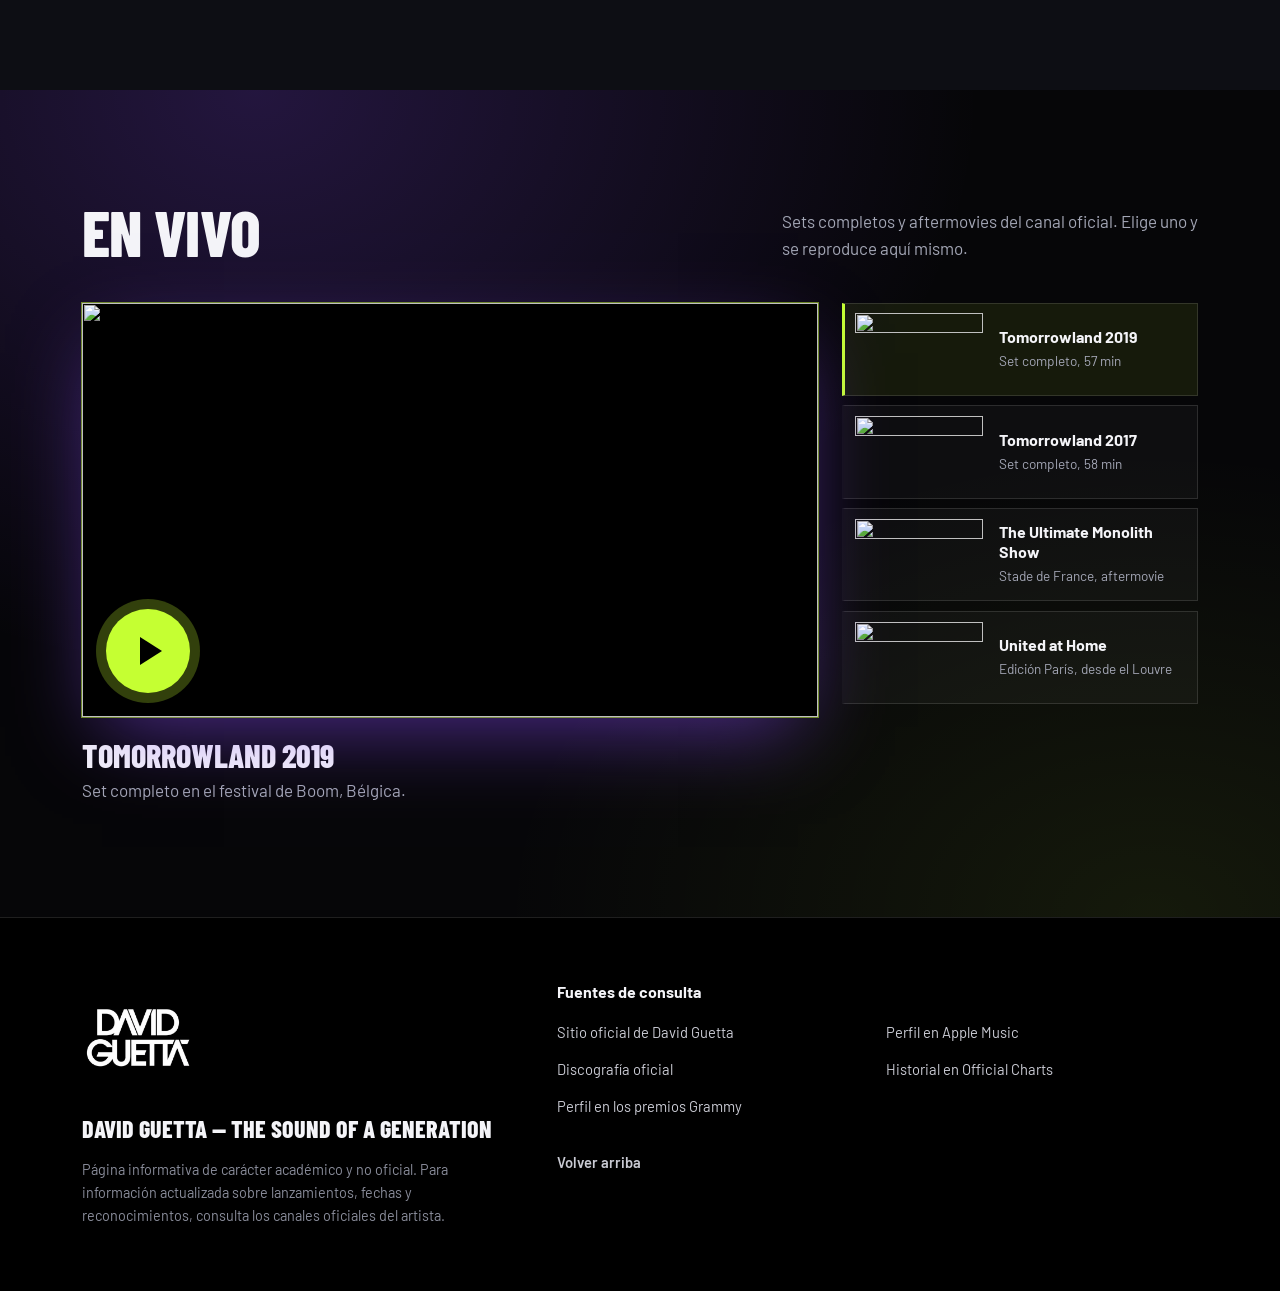
==== commit 862a59fe: "Carrusel sin espacios negros al cambiar de foto - Las fotos llenan el recuadro (object-fit: cover) y" ====
--- a/index.html
+++ b/index.html
@@ -18,7 +18,7 @@
   <link rel="preconnect" href="https://fonts.gstatic.com" crossorigin>
   <link href="https://fonts.googleapis.com/css2?family=Barlow+Condensed:ital,wght@0,500;0,700;0,800;0,900;1,800&family=Barlow:wght@400;500;600;700&display=swap" rel="stylesheet">
   <link rel="preload" as="image" href="img/hero/guetta-hero.webp">
-  <link rel="stylesheet" href="css/styles.css">
+  <link rel="stylesheet" href="css/styles.css?v=3">
   <!-- Activa las animaciones antes de pintar la página (así no hay parpadeo).
        Si la persona pidió "reducir movimiento" en su sistema, no se activan.
        Si main.js no llega a cargar, a los 3 s se desactivan para que nada quede oculto. -->
@@ -242,58 +242,47 @@
           </div>
           <div class="carousel-inner">
             <figure class="carousel-item active">
-              <span class="carousel-bg" style="background-image: url('img/galeria/ultra-chispas.webp')" aria-hidden="true"></span>
               <img src="img/galeria/ultra-chispas.webp" alt="Guetta en la cabina entre columnas de chispas en el festival Ultra">
               <figcaption><span>01 / 11</span>Guetta en la cabina entre columnas de chispas en el festival Ultra</figcaption>
             </figure>
             <figure class="carousel-item">
-              <span class="carousel-bg" style="background-image: url('img/galeria/escenario-azul.webp')" aria-hidden="true"></span>
-              <img src="img/galeria/escenario-azul.webp" alt="Guetta de pie sobre la cabina en un escenario iluminado de azul" loading="lazy">
+              <img style="--focus: center 40%" src="img/galeria/escenario-azul.webp" alt="Guetta de pie sobre la cabina en un escenario iluminado de azul">
               <figcaption><span>02 / 11</span>Guetta de pie sobre la cabina en un escenario iluminado de azul</figcaption>
             </figure>
             <figure class="carousel-item">
-              <span class="carousel-bg" style="background-image: url('img/galeria/frente-al-publico.webp')" aria-hidden="true"></span>
-              <img src="img/galeria/frente-al-publico.webp" alt="Guetta sonríe con los brazos abiertos frente a una multitud en un festival" loading="lazy">
+              <img src="img/galeria/frente-al-publico.webp" alt="Guetta sonríe con los brazos abiertos frente a una multitud en un festival">
               <figcaption><span>03 / 11</span>Guetta sonríe con los brazos abiertos frente a una multitud en un festival</figcaption>
             </figure>
             <figure class="carousel-item">
-              <span class="carousel-bg" style="background-image: url('img/galeria/brazos-arriba.webp')" aria-hidden="true"></span>
-              <img src="img/galeria/brazos-arriba.webp" alt="Guetta con camiseta blanca y los brazos en alto frente a una pantalla" loading="lazy">
+              <img src="img/galeria/brazos-arriba.webp" alt="Guetta con camiseta blanca y los brazos en alto frente a una pantalla">
               <figcaption><span>04 / 11</span>Guetta con camiseta blanca y los brazos en alto frente a una pantalla</figcaption>
             </figure>
             <figure class="carousel-item">
-              <span class="carousel-bg" style="background-image: url('img/galeria/monolito-fuego.webp')" aria-hidden="true"></span>
-              <img src="img/galeria/monolito-fuego.webp" alt="Escenario con un gran monolito y columnas de fuego ante el público" loading="lazy">
+              <img src="img/galeria/monolito-fuego.webp" alt="Escenario con un gran monolito y columnas de fuego ante el público">
               <figcaption><span>05 / 11</span>Escenario con un gran monolito y columnas de fuego ante el público</figcaption>
             </figure>
             <figure class="carousel-item">
-              <span class="carousel-bg" style="background-image: url('img/galeria/luces-rojas.webp')" aria-hidden="true"></span>
-              <img src="img/galeria/luces-rojas.webp" alt="Guetta señala hacia arriba bajo luces rojas y moradas" loading="lazy">
+              <img src="img/galeria/luces-rojas.webp" alt="Guetta señala hacia arriba bajo luces rojas y moradas">
               <figcaption><span>06 / 11</span>Guetta señala hacia arriba bajo luces rojas y moradas</figcaption>
             </figure>
             <figure class="carousel-item">
-              <span class="carousel-bg" style="background-image: url('img/galeria/cabina-noche.webp')" aria-hidden="true"></span>
-              <img src="img/galeria/cabina-noche.webp" alt="Guetta mezclando de noche ante un estadio iluminado de morado" loading="lazy">
+              <img src="img/galeria/cabina-noche.webp" alt="Guetta mezclando de noche ante un estadio iluminado de morado">
               <figcaption><span>07 / 11</span>Guetta mezclando de noche ante un estadio iluminado de morado</figcaption>
             </figure>
             <figure class="carousel-item">
-              <span class="carousel-bg" style="background-image: url('img/galeria/escenario-turquesa.webp')" aria-hidden="true"></span>
-              <img src="img/galeria/escenario-turquesa.webp" alt="Guetta con los brazos abiertos frente a una pantalla turquesa" loading="lazy">
+              <img src="img/galeria/escenario-turquesa.webp" alt="Guetta con los brazos abiertos frente a una pantalla turquesa">
               <figcaption><span>08 / 11</span>Guetta con los brazos abiertos frente a una pantalla turquesa</figcaption>
             </figure>
             <figure class="carousel-item">
-              <span class="carousel-bg" style="background-image: url('img/galeria/lima-2025.webp')" aria-hidden="true"></span>
-              <img src="img/galeria/lima-2025.webp" alt="Guetta señala al cielo entre humo y luces en su show de Lima 2025" loading="lazy">
+              <img src="img/galeria/lima-2025.webp" alt="Guetta señala al cielo entre humo y luces en su show de Lima 2025">
               <figcaption><span>09 / 11</span>Guetta señala al cielo entre humo y luces en su show de Lima 2025</figcaption>
             </figure>
             <figure class="carousel-item">
-              <span class="carousel-bg" style="background-image: url('img/galeria/chaqueta-cuero.webp')" aria-hidden="true"></span>
-              <img src="img/galeria/chaqueta-cuero.webp" alt="Guetta con chaqueta de cuero celebrando ante luces azules" loading="lazy">
+              <img src="img/galeria/chaqueta-cuero.webp" alt="Guetta con chaqueta de cuero celebrando ante luces azules">
               <figcaption><span>10 / 11</span>Guetta con chaqueta de cuero celebrando ante luces azules</figcaption>
             </figure>
             <figure class="carousel-item">
-              <span class="carousel-bg" style="background-image: url('img/galeria/humo-escenario.webp')" aria-hidden="true"></span>
-              <img src="img/galeria/humo-escenario.webp" alt="Guetta con los brazos extendidos entre humo y luces cálidas" loading="lazy">
+              <img src="img/galeria/humo-escenario.webp" alt="Guetta con los brazos extendidos entre humo y luces cálidas">
               <figcaption><span>11 / 11</span>Guetta con los brazos extendidos entre humo y luces cálidas</figcaption>
             </figure>
           </div>
@@ -390,6 +379,6 @@
 
   <!-- Bootstrap JavaScript: menú responsive y carrusel -->
   <script src="https://cdn.jsdelivr.net/npm/bootstrap@5.3.3/dist/js/bootstrap.bundle.min.js"></script>
-  <script src="js/main.js"></script>
+  <script src="js/main.js?v=3"></script>
 </body>
 </html>
--- a/css/styles.css
+++ b/css/styles.css
@@ -282,15 +282,13 @@
 .awards-grid figcaption { color: var(--muted); font-size: .88rem; margin-top: .5rem; }
 
 /* ---------- Galería (carrusel) ---------- */
-/* Cada foto se muestra completa (contain) sobre una copia desenfocada de sí misma,
-   así las verticales y las horizontales conviven sin recortes */
+/* Cada foto llena siempre el recuadro (cover): sin franjas negras ni capas extra
+   que el celular tenga que dibujar al cambiar de foto. El recuadro tiene una
+   altura fija, así la página no se mueve. */
 .photo-carousel { position: relative; background: #000; box-shadow: 0 0 0 1px var(--line); }
-.photo-carousel .carousel-item { margin: 0; aspect-ratio: 16 / 9; overflow: hidden; isolation: isolate; }
-.carousel-bg {
-  position: absolute; inset: -30px; z-index: -1;
-  background: center / cover no-repeat; filter: blur(24px) brightness(.45);
-}
-.photo-carousel img { width: 100%; height: 100%; object-fit: contain; }
+/* margin-right: -100% es el truco de Bootstrap para superponer la foto que sale y la que entra */
+.photo-carousel .carousel-item { margin: 0 -100% 0 0; aspect-ratio: 16 / 9; overflow: hidden; background: var(--panel); }
+.photo-carousel img { width: 100%; height: 100%; object-fit: cover; object-position: var(--focus, center); }
 .photo-carousel figcaption {
   position: absolute; left: 0; right: 0; bottom: 0; padding: 3rem 1.5rem 3.2rem;
   background: linear-gradient(0deg, rgba(6, 6, 8, .9), transparent);
@@ -394,8 +392,8 @@
   .facts-row > div:nth-child(n + 3) { border-top: 1px solid var(--line); }
   .listen-panel { grid-template-columns: 1fr; }
   .listen-actions { min-width: 0; }
-  .photo-carousel .carousel-item { aspect-ratio: 4 / 3; }
   .playlist { grid-template-columns: repeat(2, 1fr); }
+  .photo-carousel .carousel-item { aspect-ratio: 3 / 2; }
 }
 
 /* ---------- Móvil ---------- */
@@ -419,7 +417,7 @@
   .video-caption h3 { font-size: 1.6rem; }
   .songs strong { font-size: 1.35rem; }
   .brand-logo { width: 80px; height: 46px; }
-  .photo-carousel .carousel-item { aspect-ratio: 1; }
+  .photo-carousel .carousel-item { aspect-ratio: 4 / 3; }
   .photo-carousel figcaption { padding: 2.5rem 1rem 2.6rem; font-size: .88rem; }
   .photo-carousel .carousel-control-prev, .photo-carousel .carousel-control-next { padding: 0 .4rem; }
   .carousel-arrow { width: 2.4rem; height: 2.4rem; font-size: 1.6rem; }
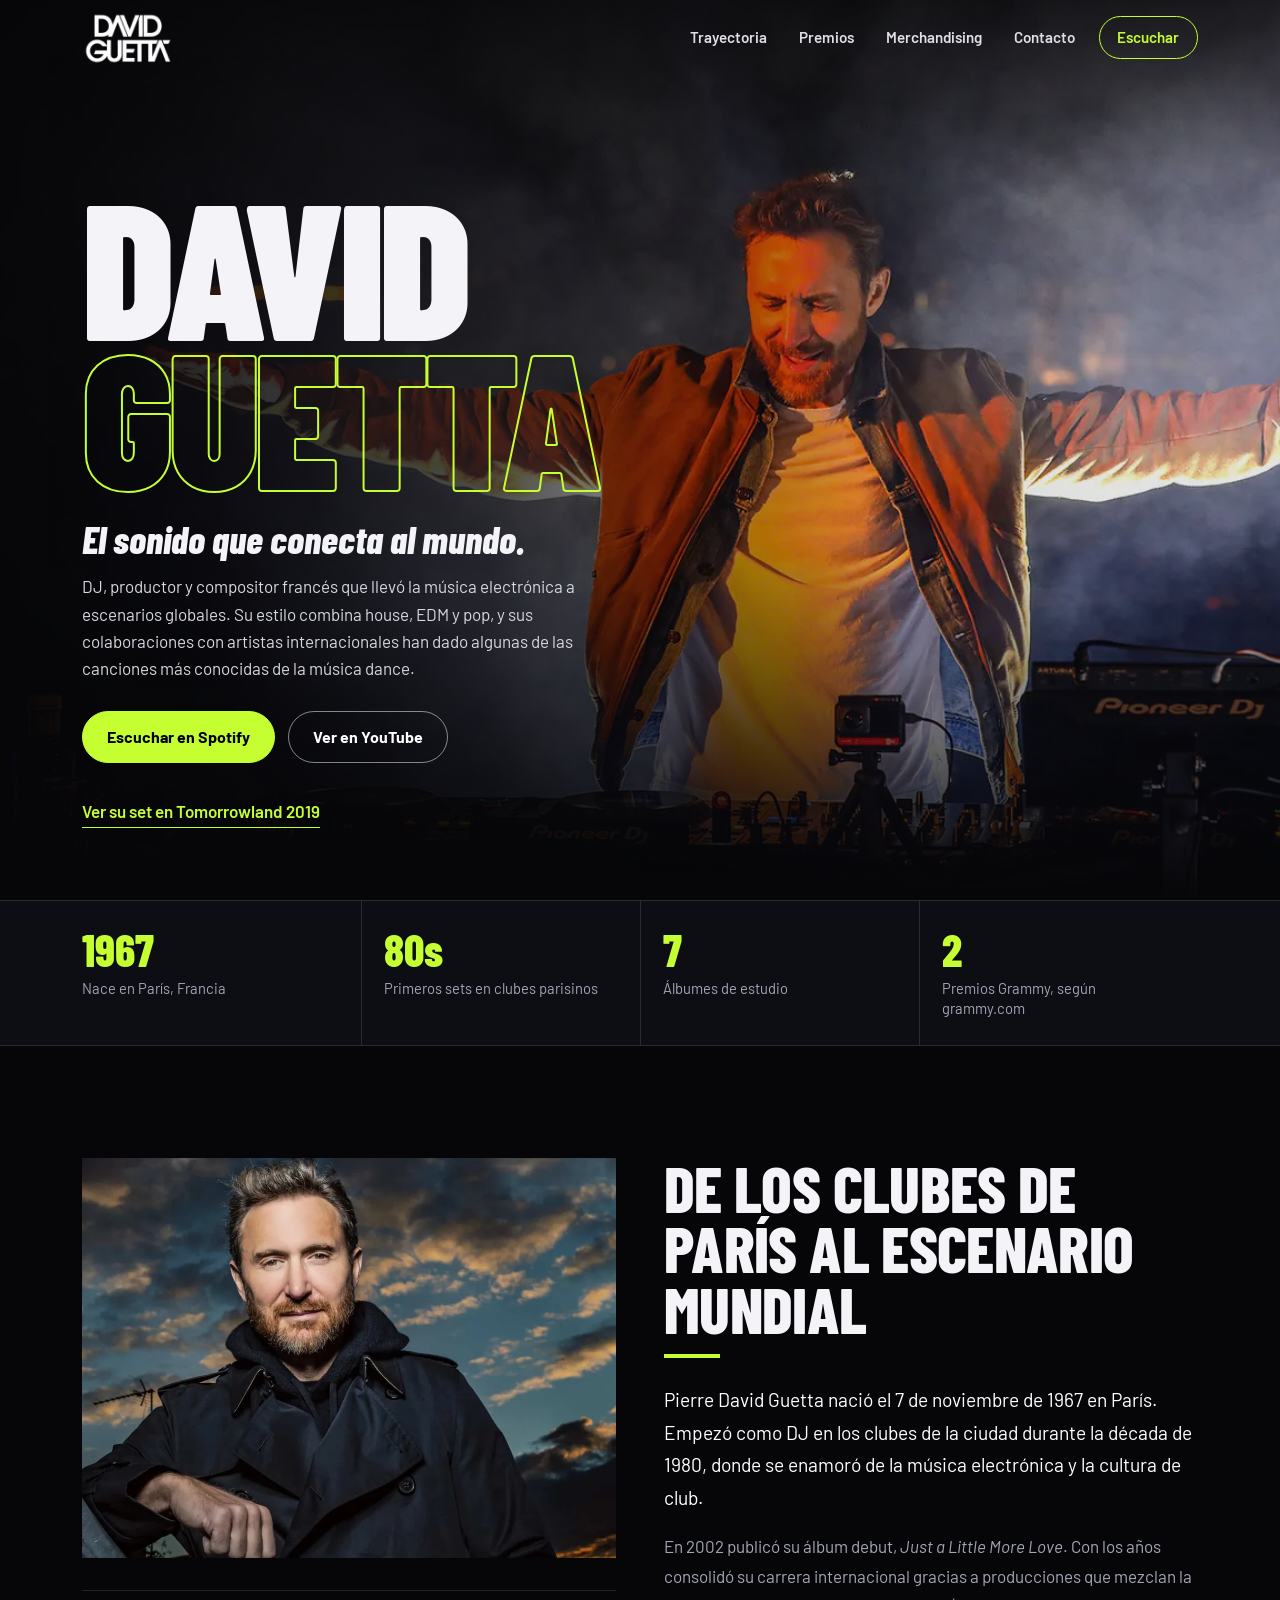
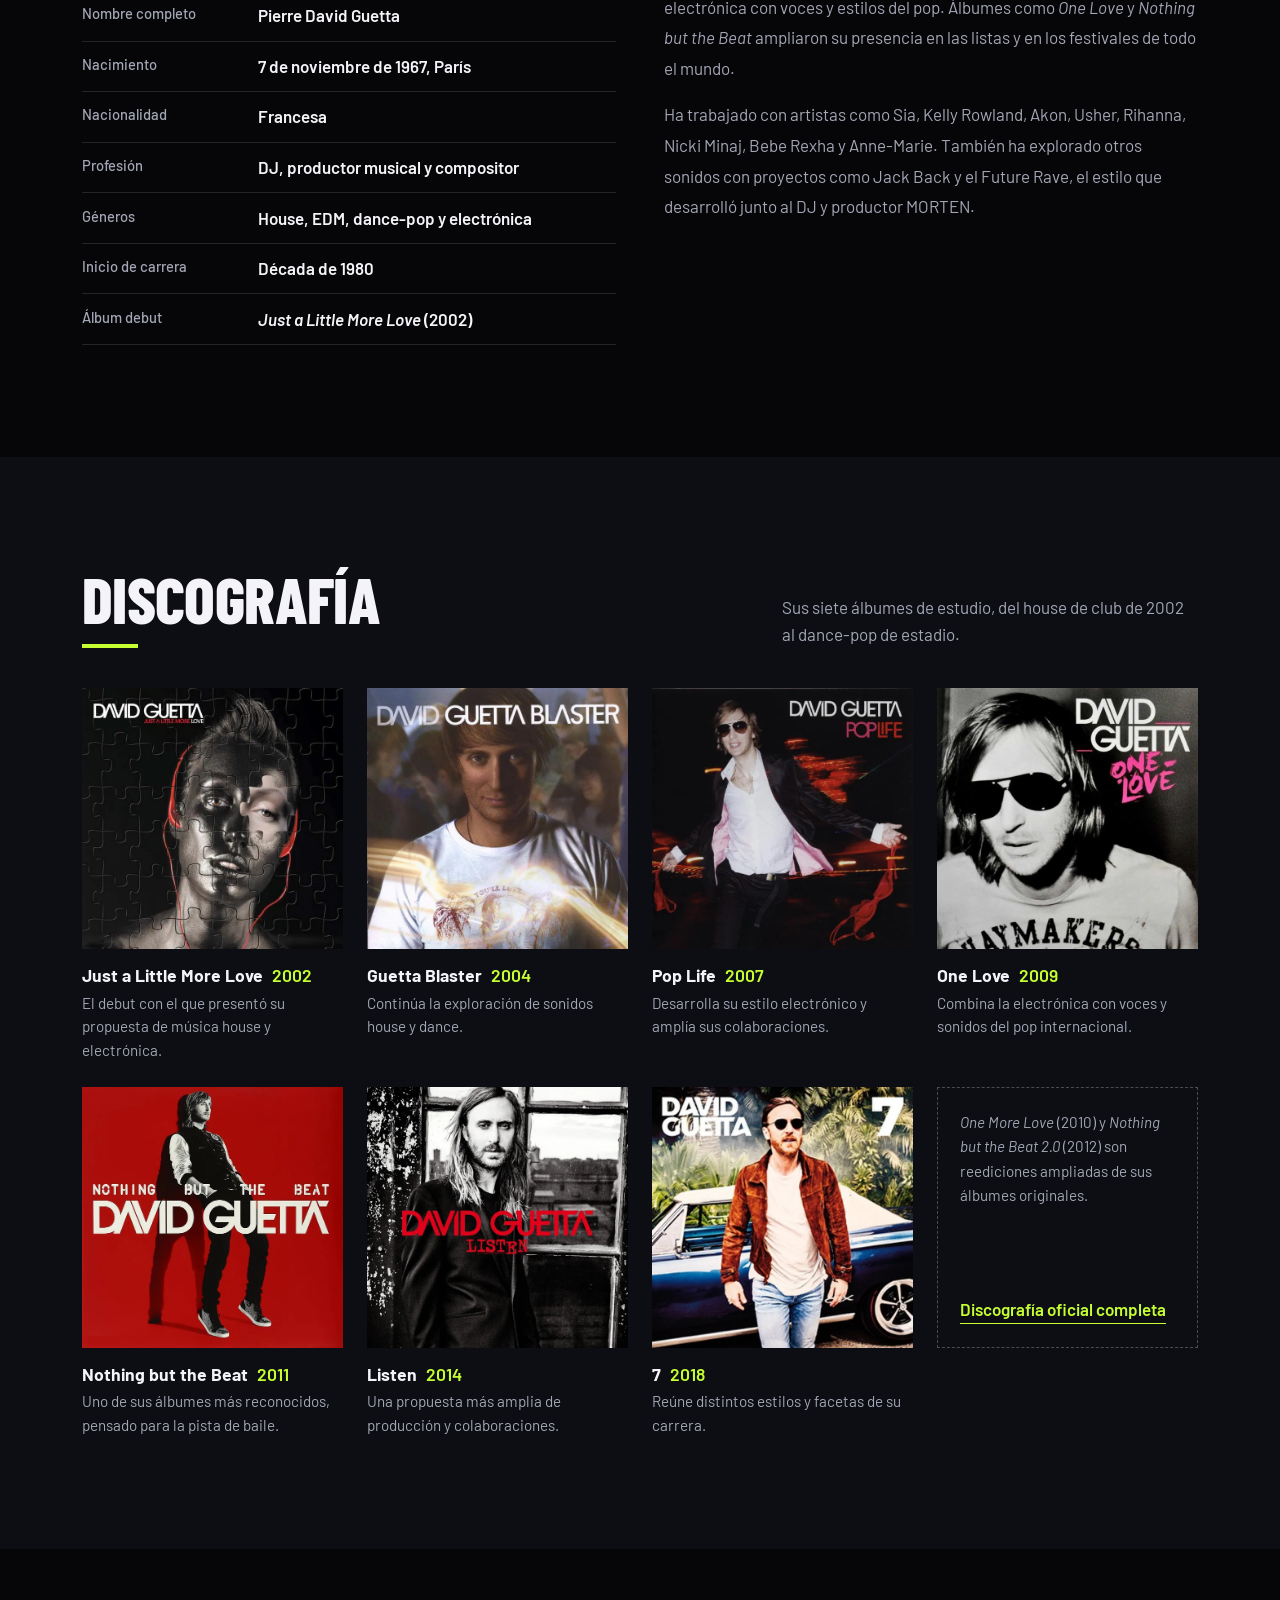
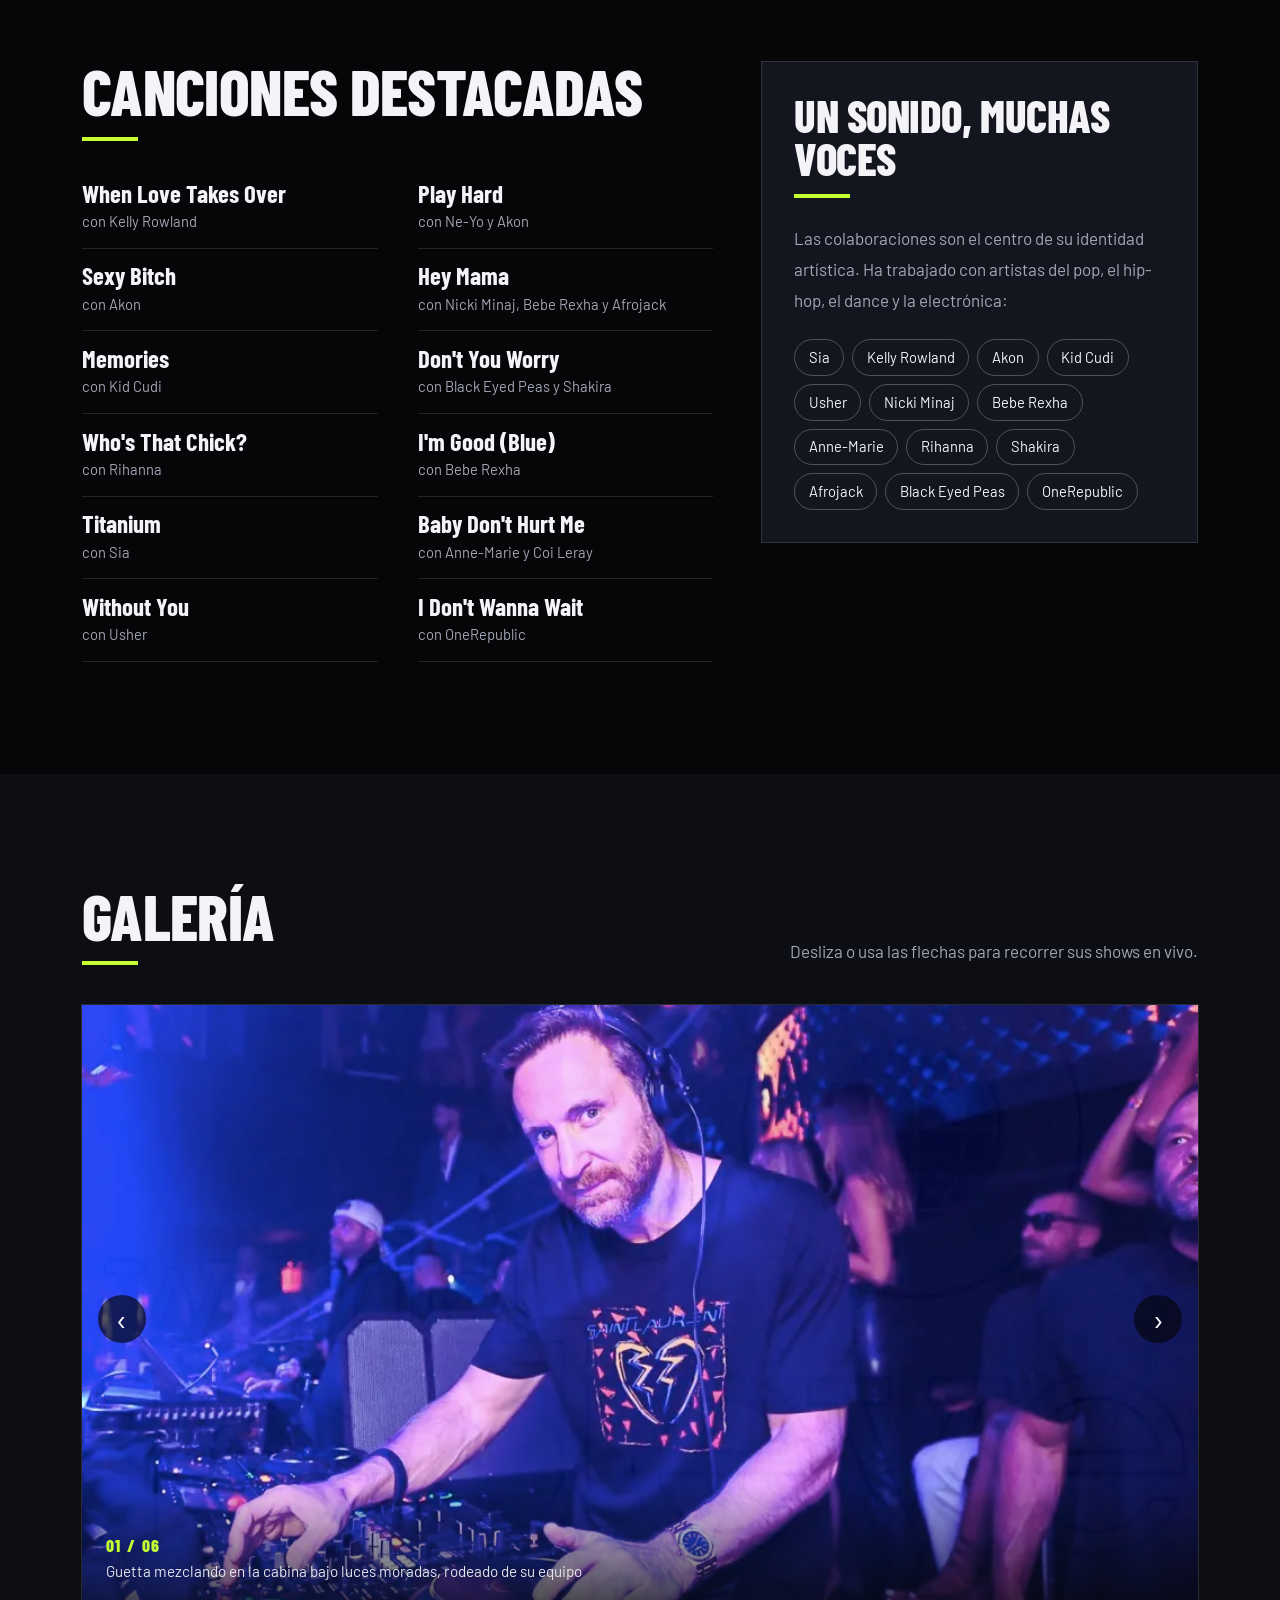
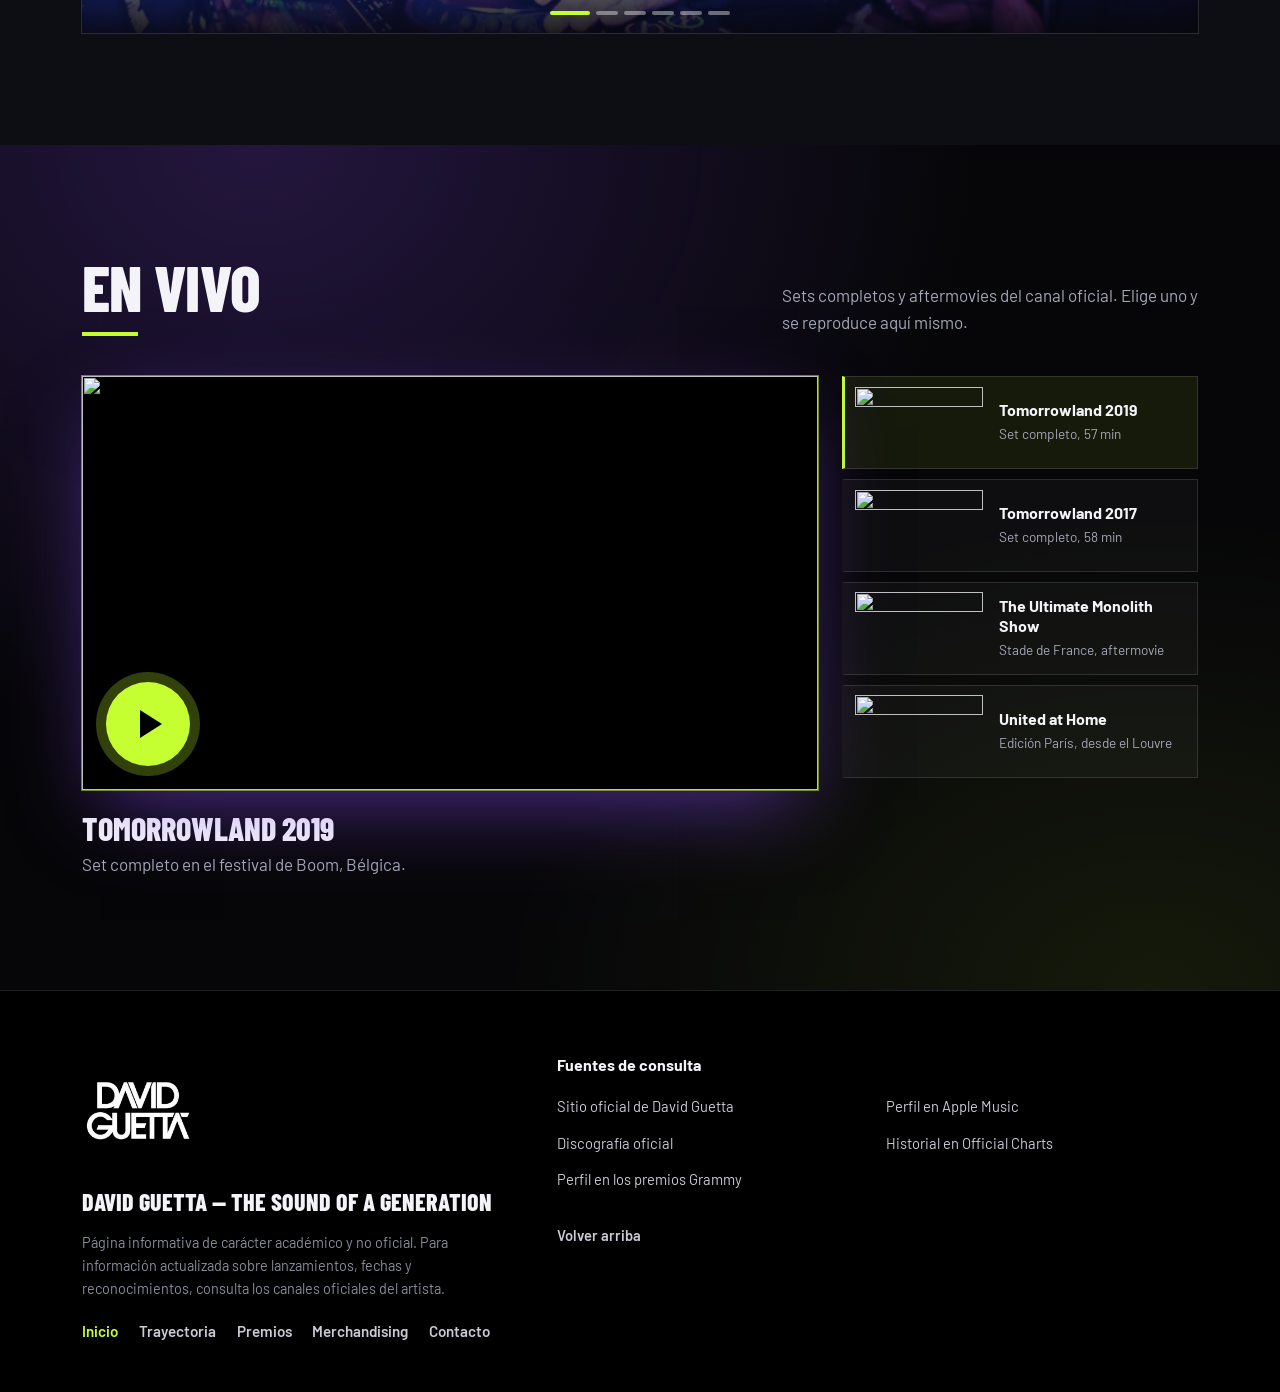
==== commit 758ba404: "Páginas de merchandising y contacto, imágenes nuevas y animaciones - Portada y carrusel con fotos nu" ====
--- a/index.html
+++ b/index.html
@@ -17,8 +17,8 @@
   <link rel="preconnect" href="https://fonts.googleapis.com">
   <link rel="preconnect" href="https://fonts.gstatic.com" crossorigin>
   <link href="https://fonts.googleapis.com/css2?family=Barlow+Condensed:ital,wght@0,500;0,700;0,800;0,900;1,800&family=Barlow:wght@400;500;600;700&display=swap" rel="stylesheet">
-  <link rel="preload" as="image" href="img/hero/guetta-hero.webp">
-  <link rel="stylesheet" href="css/styles.css?v=3">
+  <link rel="preload" as="image" href="img/hero/guetta-hero.webp" imagesrcset="img/hero/guetta-hero-960.webp 960w, img/hero/guetta-hero-1440.webp 1440w, img/hero/guetta-hero.webp 1777w" imagesizes="100vw">
+  <link rel="stylesheet" href="css/styles.css?v=4">
   <!-- Activa las animaciones antes de pintar la página (así no hay parpadeo).
        Si la persona pidió "reducir movimiento" en su sistema, no se activan.
        Si main.js no llega a cargar, a los 3 s se desactivan para que nada quede oculto. -->
@@ -46,12 +46,10 @@
       </button>
       <div class="collapse navbar-collapse" id="mainNav">
         <ul class="navbar-nav ms-auto align-items-lg-center gap-lg-3">
-          <li class="nav-item"><a class="nav-link" href="#biografia">Biografía</a></li>
-          <li class="nav-item"><a class="nav-link" href="#discografia">Discografía</a></li>
-          <li class="nav-item"><a class="nav-link" href="#galeria">Galería</a></li>
-          <li class="nav-item"><a class="nav-link" href="#videos">En vivo</a></li>
           <li class="nav-item"><a class="nav-link" href="trayectoria.html">Trayectoria</a></li>
           <li class="nav-item"><a class="nav-link" href="premios.html">Premios</a></li>
+          <li class="nav-item"><a class="nav-link" href="merchandising.html">Merchandising</a></li>
+          <li class="nav-item"><a class="nav-link" href="contacto.html">Contacto</a></li>
           <li class="nav-item"><a class="nav-link nav-cta" href="https://open.spotify.com/search/David%20Guetta" target="_blank" rel="noopener noreferrer">Escuchar</a></li>
         </ul>
       </div>
@@ -61,7 +59,9 @@
   <main id="contenido">
     <!-- PORTADA -->
     <header class="hero" id="inicio">
-      <img class="hero-photo" src="img/hero/guetta-hero.webp" alt="David Guetta con los brazos en alto frente al público, en la cabina de DJ" width="1600" height="1067" fetchpriority="high">
+      <img class="hero-photo" src="img/hero/guetta-hero.webp"
+        srcset="img/hero/guetta-hero-960.webp 960w, img/hero/guetta-hero-1440.webp 1440w, img/hero/guetta-hero.webp 1777w" sizes="100vw"
+        alt="David Guetta con chaqueta naranja y los brazos abiertos entre humo y luces del escenario" width="1777" height="999" fetchpriority="high">
       <div class="container hero-content">
         <h1 class="hero-title">
           <span class="hero-line-1">David</span>
@@ -234,56 +234,31 @@
             <button type="button" data-bs-target="#photoCarousel" data-bs-slide-to="3" aria-label="Foto 4"></button>
             <button type="button" data-bs-target="#photoCarousel" data-bs-slide-to="4" aria-label="Foto 5"></button>
             <button type="button" data-bs-target="#photoCarousel" data-bs-slide-to="5" aria-label="Foto 6"></button>
-            <button type="button" data-bs-target="#photoCarousel" data-bs-slide-to="6" aria-label="Foto 7"></button>
-            <button type="button" data-bs-target="#photoCarousel" data-bs-slide-to="7" aria-label="Foto 8"></button>
-            <button type="button" data-bs-target="#photoCarousel" data-bs-slide-to="8" aria-label="Foto 9"></button>
-            <button type="button" data-bs-target="#photoCarousel" data-bs-slide-to="9" aria-label="Foto 10"></button>
-            <button type="button" data-bs-target="#photoCarousel" data-bs-slide-to="10" aria-label="Foto 11"></button>
           </div>
           <div class="carousel-inner">
             <figure class="carousel-item active">
-              <img src="img/galeria/ultra-chispas.webp" alt="Guetta en la cabina entre columnas de chispas en el festival Ultra">
-              <figcaption><span>01 / 11</span>Guetta en la cabina entre columnas de chispas en el festival Ultra</figcaption>
-            </figure>
-            <figure class="carousel-item">
-              <img style="--focus: center 40%" src="img/galeria/escenario-azul.webp" alt="Guetta de pie sobre la cabina en un escenario iluminado de azul">
-              <figcaption><span>02 / 11</span>Guetta de pie sobre la cabina en un escenario iluminado de azul</figcaption>
-            </figure>
-            <figure class="carousel-item">
-              <img src="img/galeria/frente-al-publico.webp" alt="Guetta sonríe con los brazos abiertos frente a una multitud en un festival">
-              <figcaption><span>03 / 11</span>Guetta sonríe con los brazos abiertos frente a una multitud en un festival</figcaption>
-            </figure>
-            <figure class="carousel-item">
-              <img src="img/galeria/brazos-arriba.webp" alt="Guetta con camiseta blanca y los brazos en alto frente a una pantalla">
-              <figcaption><span>04 / 11</span>Guetta con camiseta blanca y los brazos en alto frente a una pantalla</figcaption>
-            </figure>
-            <figure class="carousel-item">
-              <img src="img/galeria/monolito-fuego.webp" alt="Escenario con un gran monolito y columnas de fuego ante el público">
-              <figcaption><span>05 / 11</span>Escenario con un gran monolito y columnas de fuego ante el público</figcaption>
-            </figure>
-            <figure class="carousel-item">
-              <img src="img/galeria/luces-rojas.webp" alt="Guetta señala hacia arriba bajo luces rojas y moradas">
-              <figcaption><span>06 / 11</span>Guetta señala hacia arriba bajo luces rojas y moradas</figcaption>
-            </figure>
-            <figure class="carousel-item">
-              <img src="img/galeria/cabina-noche.webp" alt="Guetta mezclando de noche ante un estadio iluminado de morado">
-              <figcaption><span>07 / 11</span>Guetta mezclando de noche ante un estadio iluminado de morado</figcaption>
-            </figure>
-            <figure class="carousel-item">
-              <img src="img/galeria/escenario-turquesa.webp" alt="Guetta con los brazos abiertos frente a una pantalla turquesa">
-              <figcaption><span>08 / 11</span>Guetta con los brazos abiertos frente a una pantalla turquesa</figcaption>
-            </figure>
-            <figure class="carousel-item">
-              <img src="img/galeria/lima-2025.webp" alt="Guetta señala al cielo entre humo y luces en su show de Lima 2025">
-              <figcaption><span>09 / 11</span>Guetta señala al cielo entre humo y luces en su show de Lima 2025</figcaption>
-            </figure>
-            <figure class="carousel-item">
-              <img src="img/galeria/chaqueta-cuero.webp" alt="Guetta con chaqueta de cuero celebrando ante luces azules">
-              <figcaption><span>10 / 11</span>Guetta con chaqueta de cuero celebrando ante luces azules</figcaption>
-            </figure>
-            <figure class="carousel-item">
-              <img src="img/galeria/humo-escenario.webp" alt="Guetta con los brazos extendidos entre humo y luces cálidas">
-              <figcaption><span>11 / 11</span>Guetta con los brazos extendidos entre humo y luces cálidas</figcaption>
+              <img src="img/galeria/cabina-morada.webp" srcset="img/galeria/cabina-morada-640.webp 640w, img/galeria/cabina-morada.webp 1060w" sizes="(min-width: 1400px) 1296px, 100vw" alt="Guetta mezclando en la cabina bajo luces moradas, rodeado de su equipo">
+              <figcaption><span>01 / 06</span>Guetta mezclando en la cabina bajo luces moradas, rodeado de su equipo</figcaption>
+            </figure>
+            <figure class="carousel-item">
+              <img src="img/galeria/escenario-selva.webp" srcset="img/galeria/escenario-selva-640.webp 640w, img/galeria/escenario-selva.webp 1023w" sizes="(min-width: 1400px) 1296px, 100vw" alt="Guetta con los brazos en alto en un escenario de luces turquesa y vegetación">
+              <figcaption><span>02 / 06</span>Guetta con los brazos en alto en un escenario de luces turquesa y vegetación</figcaption>
+            </figure>
+            <figure class="carousel-item">
+              <img src="img/galeria/confeti-cabina.webp" srcset="img/galeria/confeti-cabina-640.webp 640w, img/galeria/confeti-cabina.webp 960w" sizes="(min-width: 1400px) 1296px, 100vw" alt="Guetta en los platos mientras cae una lluvia de confeti rojo sobre el escenario">
+              <figcaption><span>03 / 06</span>Guetta en los platos mientras cae una lluvia de confeti rojo sobre el escenario</figcaption>
+            </figure>
+            <figure class="carousel-item">
+              <img src="img/galeria/camisa-verde.webp" srcset="img/galeria/camisa-verde-640.webp 640w, img/galeria/camisa-verde.webp 1200w" sizes="(min-width: 1400px) 1296px, 100vw" alt="Guetta con camisa verde levanta el brazo frente a luces rojas y azules">
+              <figcaption><span>04 / 06</span>Guetta con camisa verde levanta el brazo frente a luces rojas y azules</figcaption>
+            </figure>
+            <figure class="carousel-item">
+              <img src="img/galeria/luces-rojas-cabina.webp" srcset="img/galeria/luces-rojas-cabina-640.webp 640w, img/galeria/luces-rojas-cabina.webp 1280w" sizes="(min-width: 1400px) 1296px, 100vw" alt="Guetta celebra con los brazos arriba en una cabina bañada de luz roja">
+              <figcaption><span>05 / 06</span>Guetta celebra con los brazos arriba en una cabina bañada de luz roja</figcaption>
+            </figure>
+            <figure class="carousel-item">
+              <img src="img/galeria/tomorrowland-cabina.webp" srcset="img/galeria/tomorrowland-cabina-640.webp 640w, img/galeria/tomorrowland-cabina.webp 1280w" sizes="(min-width: 1400px) 1296px, 100vw" alt="Guetta saluda al público desde la cabina del escenario de Tomorrowland">
+              <figcaption><span>06 / 06</span>Guetta saluda al público desde la cabina del escenario de Tomorrowland</figcaption>
             </figure>
           </div>
           <button class="carousel-control-prev" type="button" data-bs-target="#photoCarousel" data-bs-slide="prev">
@@ -361,6 +336,13 @@
           <img class="footer-logo" src="img/brand/logo.webp" alt="Logo de David Guetta" width="400" height="400" loading="lazy">
           <p class="footer-tagline">David Guetta — The sound of a generation</p>
           <p class="footer-note">Página informativa de carácter académico y no oficial. Para información actualizada sobre lanzamientos, fechas y reconocimientos, consulta los canales oficiales del artista.</p>
+          <nav class="footer-nav" aria-label="Páginas del sitio">
+            <a href="index.html" aria-current="page">Inicio</a>
+            <a href="trayectoria.html">Trayectoria</a>
+            <a href="premios.html">Premios</a>
+            <a href="merchandising.html">Merchandising</a>
+            <a href="contacto.html">Contacto</a>
+          </nav>
         </div>
         <div class="col-md-7">
           <h2 class="footer-heading">Fuentes de consulta</h2>
@@ -379,6 +361,6 @@
 
   <!-- Bootstrap JavaScript: menú responsive y carrusel -->
   <script src="https://cdn.jsdelivr.net/npm/bootstrap@5.3.3/dist/js/bootstrap.bundle.min.js"></script>
-  <script src="js/main.js?v=3"></script>
+  <script src="js/main.js?v=4"></script>
 </body>
 </html>
--- a/css/styles.css
+++ b/css/styles.css
@@ -73,6 +73,15 @@
   color: #dedfe7; font-size: .95rem; font-weight: 600; transition: color .2s ease;
 }
 .navbar-nav .nav-link:hover, .navbar-nav .nav-link:focus-visible { color: var(--neon); }
+/* Subrayado que crece desde la izquierda al pasar el cursor (y fijo en la página actual) */
+.navbar-nav .nav-link:not(.nav-cta) { position: relative; }
+.navbar-nav .nav-link:not(.nav-cta)::after {
+  content: ""; position: absolute; left: var(--bs-navbar-nav-link-padding-x, 0); right: var(--bs-navbar-nav-link-padding-x, 0); bottom: .2rem;
+  height: 2px; background: var(--neon); transform: scaleX(0); transform-origin: left;
+  transition: transform .3s cubic-bezier(.2, .7, .1, 1);
+}
+.navbar-nav .nav-link:not(.nav-cta):hover::after, .navbar-nav .nav-link[aria-current="page"]::after { transform: scaleX(1); }
+@media (max-width: 991.98px) { .navbar-nav .nav-link:not(.nav-cta)::after { right: auto; width: 2.5rem; } }
 .nav-cta {
   border: 1px solid var(--neon); border-radius: 50px;
   padding: .5rem 1.1rem !important; color: var(--neon) !important;
@@ -100,7 +109,7 @@
    la foto se acerca y se desenfoca, el texto sube más rápido (parallax) */
 .hero-photo {
   position: absolute; inset: 0; z-index: -2;
-  width: 100%; height: 100%; object-fit: cover; object-position: 62% 30%;
+  width: 100%; height: 100%; object-fit: cover; object-position: 0% 30%;
   transform: scale(calc(1 + var(--hp) * .12));
   filter: blur(calc(var(--hp) * var(--hero-blur)));
 }
@@ -138,6 +147,27 @@
 @keyframes rise { from { transform: translateY(40%); opacity: 0; } to { transform: none; opacity: 1; } }
 .hero-line-1, .hero-line-2 { animation: rise .9s cubic-bezier(.2, .7, .1, 1) both; }
 .hero-line-2 { animation-delay: .12s; }
+
+/* Entrada de la portada: la foto se asienta con un zoom lento (usa la propiedad
+   "scale", que se suma al parallax de "transform") y el resto del texto sube
+   en cascada después del nombre. Solo con .motion, para respetar "reducir movimiento". */
+@keyframes settle { from { scale: 1.14; } to { scale: 1; } }
+@keyframes fade-up { from { transform: translateY(24px); opacity: 0; } to { transform: none; opacity: 1; } }
+.motion .hero-photo, .motion .page-hero-photo { animation: settle 2.6s cubic-bezier(.2, .7, .1, 1) both; }
+.motion .hero-claim, .motion .hero-copy, .motion .hero-actions, .motion .hero-next,
+.motion .page-back, .motion .page-kicker, .motion .page-intro {
+  animation: fade-up .8s cubic-bezier(.2, .7, .1, 1) both;
+}
+.motion .hero-claim { animation-delay: .35s; }
+.motion .hero-copy { animation-delay: .47s; }
+.motion .hero-actions { animation-delay: .59s; }
+.motion .hero-next { animation-delay: .71s; }
+.motion .page-kicker { animation-delay: .1s; }
+.motion .page-title { animation-delay: .18s; }
+.motion .page-intro { animation-delay: .34s; }
+/* El trazo neón de "Guetta" brilla un instante al terminar de entrar */
+@keyframes glow { 0%, 100% { filter: none; } 50% { filter: drop-shadow(0 0 18px rgba(197, 255, 50, .55)); } }
+.motion .hero-line-2 { animation: rise .9s .12s cubic-bezier(.2, .7, .1, 1) both, glow 1.6s 1s ease-in-out; }
 
 /* ---------- Datos clave ---------- */
 .facts { border-top: 1px solid var(--line); border-bottom: 1px solid var(--line); background: var(--bg-alt); }
@@ -157,6 +187,12 @@
   font-size: clamp(2.6rem, 5vw, 4.4rem); line-height: .95; letter-spacing: -.01em;
   margin-bottom: 1.6rem; overflow-wrap: break-word;
 }
+/* Barra neón bajo cada título: con animaciones crece cuando el título entra en pantalla */
+.section-title::after {
+  content: ""; display: block; width: 3.5rem; height: 4px; margin-top: .9rem; background: var(--neon);
+  transform-origin: left; transition: transform .8s .35s cubic-bezier(.2, .7, .1, 1);
+}
+.motion .section-title[data-reveal]:not(.is-in)::after { transform: scaleX(0); }
 .section-intro { color: var(--muted); max-width: 26rem; margin: 0; }
 .lead-copy { font-size: 1.2rem; line-height: 1.7; color: #fff; max-width: 38rem; }
 .body-copy { color: var(--muted); line-height: 1.8; max-width: 38rem; }
@@ -173,7 +209,11 @@
 
 /* ---------- Discografía ---------- */
 .album { height: 100%; }
-.album img { width: 100%; aspect-ratio: 1; object-fit: cover; margin-bottom: 1rem; background: var(--panel); }
+.album img {
+  width: 100%; aspect-ratio: 1; object-fit: cover; margin-bottom: 1rem; background: var(--panel);
+  transition: transform .5s cubic-bezier(.2, .7, .1, 1), box-shadow .5s ease;
+}
+.album:hover img { transform: translateY(-6px); box-shadow: 0 18px 40px -18px rgba(197, 255, 50, .45); }
 .album h3 { font-size: 1.1rem; font-weight: 700; margin-bottom: .35rem; }
 .album h3 span { color: var(--neon); font-weight: 600; margin-left: .3rem; }
 .album p { color: var(--muted); font-size: .95rem; line-height: 1.55; margin: 0; }
@@ -298,6 +338,12 @@
   display: block; font-family: var(--display); font-weight: 800; font-size: 1.1rem;
   letter-spacing: .08em; color: var(--neon); margin-bottom: .2rem;
 }
+/* En pantallas medianas y grandes, la foto activa se acerca muy despacio (efecto Ken Burns).
+   En el celular no, para que el cambio de foto siga siendo fluido. */
+@keyframes drift { from { scale: 1; } to { scale: 1.07; } }
+@media (min-width: 768px) {
+  .motion .photo-carousel .carousel-item.active img { animation: drift 7s ease-out both; }
+}
 .photo-carousel .carousel-indicators { margin-bottom: 1.1rem; }
 .photo-carousel .carousel-indicators [data-bs-target] {
   width: 22px; height: 4px; border: 0; border-radius: 4px; background: #fff; opacity: .4;
@@ -368,6 +414,111 @@
 .sources a:hover, .back-top:hover { color: var(--neon); }
 .back-top { font-weight: 600; }
 
+/* ---------- Merchandising ---------- */
+/* Encabezado sin foto de fondo: luces de escenario en degradado y los parches flotando */
+.merch-hero {
+  min-height: 72svh;
+  background:
+    radial-gradient(ellipse at 78% 45%, rgba(140, 77, 255, .35), transparent 55%),
+    radial-gradient(ellipse at 95% 100%, rgba(197, 255, 50, .12), transparent 45%),
+    var(--bg);
+}
+.merch-hero-art { width: 100%; filter: drop-shadow(0 30px 50px rgba(0, 0, 0, .6)); }
+@keyframes float { from { translate: 0 0; } to { translate: 0 -14px; } }
+.motion .merch-hero-art { animation: rise 1s .3s cubic-bezier(.2, .7, .1, 1) both, float 5s 1.3s ease-in-out infinite alternate; }
+.merch-intro { margin-bottom: 3rem; }
+.merch-intro .section-title { margin-bottom: 1.2rem; }
+.merch-subtitle { font-size: clamp(2rem, 3.6vw, 3rem); margin-top: 2.6rem; }
+
+/* Catálogo: 3 columnas; las fotos apaisadas (chaqueta, camisetas) ocupan dos */
+.product-grid { display: grid; grid-template-columns: repeat(3, 1fr); gap: 1.2rem; }
+.product-wide { grid-column: span 2; }
+.product {
+  display: flex; flex-direction: column; padding: 1.2rem 1.2rem 1.4rem;
+  background: var(--panel); border: 1px solid var(--line);
+  transition: border-color .3s ease, box-shadow .3s ease;
+}
+.product:hover { border-color: rgba(197, 255, 50, .55); box-shadow: 0 20px 50px -25px rgba(140, 77, 255, .7); }
+.product-media {
+  display: grid; place-items: center; aspect-ratio: 4 / 3; margin-bottom: 1.1rem; overflow: hidden;
+  background: radial-gradient(circle at 50% 40%, #232637, #101118 72%);
+}
+.product-wide .product-media { aspect-ratio: auto; height: 100%; min-height: 16rem; }
+.product-media img {
+  width: 88%; height: 88%; object-fit: contain;
+  transition: transform .6s cubic-bezier(.2, .7, .1, 1);
+}
+.product:hover .product-media img { transform: scale(1.06) rotate(-1.5deg); }
+.product h3 { font-family: var(--display); font-size: 1.7rem; font-weight: 800; text-transform: uppercase; line-height: 1; margin-bottom: .4rem; }
+.product p { color: var(--muted); font-size: .95rem; line-height: 1.55; margin: 0; }
+.merch-photo { margin: 0; overflow: hidden; }
+.merch-photo img { width: 100%; aspect-ratio: 4 / 3; object-fit: cover; }
+
+/* Franja final con el lema */
+.merch-claim { padding: 5rem 0; background: var(--neon); color: #000; overflow: hidden; }
+.merch-claim-title {
+  font-family: var(--display); font-weight: 900; text-transform: uppercase;
+  font-size: clamp(2.4rem, 7vw, 6rem); line-height: .9; letter-spacing: -.02em; margin-bottom: 1.4rem;
+}
+.merch-claim-title span { display: inline-block; }
+.merch-claim-sign { font-weight: 700; font-size: 1.15rem; margin-bottom: 1.6rem; }
+.btn-dark-solid {
+  border-radius: 50px; padding: .8rem 1.5rem; font-weight: 700; background: #000; color: #fff; border: 1px solid #000;
+  transition: background-color .2s ease, color .2s ease;
+}
+.btn-dark-solid:hover, .btn-dark-solid:focus-visible { background: transparent; color: #000; }
+.merch-claim :focus-visible { outline-color: #000; }
+
+/* ---------- Contacto ---------- */
+.map-frame {
+  position: relative; aspect-ratio: 4 / 3; overflow: hidden; background: var(--panel);
+  box-shadow: 0 0 0 1px rgba(197, 255, 50, .5), 0 30px 80px -20px rgba(140, 77, 255, .55);
+}
+.map-frame iframe { position: absolute; inset: 0; width: 100%; height: 100%; border: 0; }
+.map-actions { display: flex; flex-wrap: wrap; gap: .8rem; margin-top: 1.4rem; }
+.contact-data { margin-top: .4rem; }
+.contact-data > div { grid-template-columns: 8rem 1fr; }
+.contact-heading { font-family: var(--display); font-size: 1.9rem; font-weight: 800; text-transform: uppercase; margin: 2.2rem 0 .8rem; }
+.route-list { list-style: none; padding: 0; margin: 0 0 1.4rem; }
+.route-list li { padding: .75rem 0 .75rem 1.1rem; border-left: 2px solid var(--neon); margin-bottom: .6rem; background: linear-gradient(90deg, rgba(197, 255, 50, .06), transparent 70%); }
+.route-list strong { display: block; }
+.route-list span { color: var(--muted); font-size: .95rem; }
+.contact-note { font-size: .95rem; }
+.contact-card { height: 100%; padding: 2rem; background: var(--panel); border: 1px solid var(--line); transition: border-color .3s ease; }
+.contact-card:hover { border-color: rgba(197, 255, 50, .5); }
+.contact-card h3 { font-family: var(--display); font-size: 2.2rem; font-weight: 800; text-transform: uppercase; line-height: 1; margin-bottom: .6rem; }
+.contact-card > p:not(.page-kicker) { color: var(--muted); }
+.contact-links { display: flex; flex-wrap: wrap; gap: .6rem 1.4rem; }
+.contact-disclaimer { margin: 2.5rem 0 0; max-width: none; }
+
+/* ---------- Enlaces del pie ---------- */
+.footer-nav { display: flex; flex-wrap: wrap; gap: .4rem 1.3rem; margin-top: 1.2rem; }
+.footer-nav a { color: #c9cad3; font-weight: 600; font-size: .95rem; }
+.footer-nav a:hover, .footer-nav a[aria-current="page"] { color: var(--neon); }
+
+/* ---------- Imágenes que se descubren con una cortina ----------
+   main.js marca algunas figuras con data-reveal="mask": en vez de desenfoque,
+   la foto (o el mapa) se abre de izquierda a derecha y se asienta con un zoom.
+   El recorte va en la imagen y no en la figura: Chrome no avisa que un elemento
+   está en pantalla si él mismo está recortado por completo. */
+html.motion [data-reveal="mask"] { opacity: 1; filter: none; transform: none; overflow: hidden; }
+html.motion [data-reveal="mask"] > img, html.motion [data-reveal="mask"] > iframe {
+  clip-path: inset(0 100% 0 0);
+  transition: clip-path 1.1s cubic-bezier(.7, 0, .2, 1), scale 1.6s cubic-bezier(.2, .7, .1, 1);
+  transition-delay: var(--d, 0ms);
+}
+html.motion [data-reveal="mask"] > img { scale: 1.18; }
+html.motion [data-reveal="mask"].is-in > img, html.motion [data-reveal="mask"].is-in > iframe { clip-path: inset(0); scale: 1; }
+
+/* ---------- Transición entre páginas ----------
+   Navegadores con View Transitions: la página que sale se desvanece y la nueva
+   entra subiendo un poco. Los demás cambian de página como siempre. */
+@view-transition { navigation: auto; }
+@keyframes vt-out { to { opacity: 0; transform: translateY(-12px); } }
+@keyframes vt-in { from { opacity: 0; transform: translateY(18px); } }
+::view-transition-old(root) { animation: vt-out .28s ease-in both; }
+::view-transition-new(root) { animation: vt-in .45s .05s cubic-bezier(.2, .7, .1, 1) both; }
+
 /* ---------- Entrada en foco al hacer scroll ----------
    main.js marca los bloques con [data-reveal] y les pone .is-in cuando
    aparecen en pantalla. --d escalona los elementos de una misma lista. */
@@ -387,6 +538,8 @@
       linear-gradient(180deg, rgba(6, 6, 8, .7) 0, rgba(6, 6, 8, 0) 140px),
       linear-gradient(0deg, var(--bg) 0%, rgba(6, 6, 8, .82) 45%, rgba(6, 6, 8, .25) 100%);
   }
+  /* El texto ocupa todo el ancho: se centra a Guetta en la foto */
+  .hero-photo { object-position: 50% 30%; }
   .facts-row { grid-template-columns: repeat(2, 1fr); }
   .facts-row > div:nth-child(3) { border-left: 0; padding-left: 0; }
   .facts-row > div:nth-child(n + 3) { border-top: 1px solid var(--line); }
@@ -394,6 +547,10 @@
   .listen-actions { min-width: 0; }
   .playlist { grid-template-columns: repeat(2, 1fr); }
   .photo-carousel .carousel-item { aspect-ratio: 3 / 2; }
+  .merch-hero { min-height: 0; }
+  .merch-hero-art { max-width: 34rem; margin: 0 auto; }
+  .product-grid { grid-template-columns: repeat(2, 1fr); }
+  .product-wide .product-media { height: auto; min-height: 0; aspect-ratio: 2 / 1; }
 }
 
 /* ---------- Móvil ---------- */
@@ -441,9 +598,18 @@
   .awards-grid { grid-template-columns: 1fr; }
   .album-note { aspect-ratio: auto; }
   .listen-actions { grid-template-columns: 1fr; }
+  .product-grid { grid-template-columns: 1fr; }
+  .product-wide { grid-column: auto; }
+  .product h3 { font-size: 1.5rem; }
+  .merch-claim { padding: 3.5rem 0; }
+  .map-frame { aspect-ratio: 1; }
+  .map-actions .btn { flex: 1 1 auto; }
+  .contact-card { padding: 1.5rem; }
+  .contact-card h3 { font-size: 1.9rem; }
 }
 
 @media (prefers-reduced-motion: reduce) {
   html { scroll-behavior: auto; }
+  ::view-transition-old(root), ::view-transition-new(root) { animation: none !important; }
   *, *::before, *::after { transition-duration: .01ms !important; animation-duration: .01ms !important; animation-delay: 0s !important; }
 }
